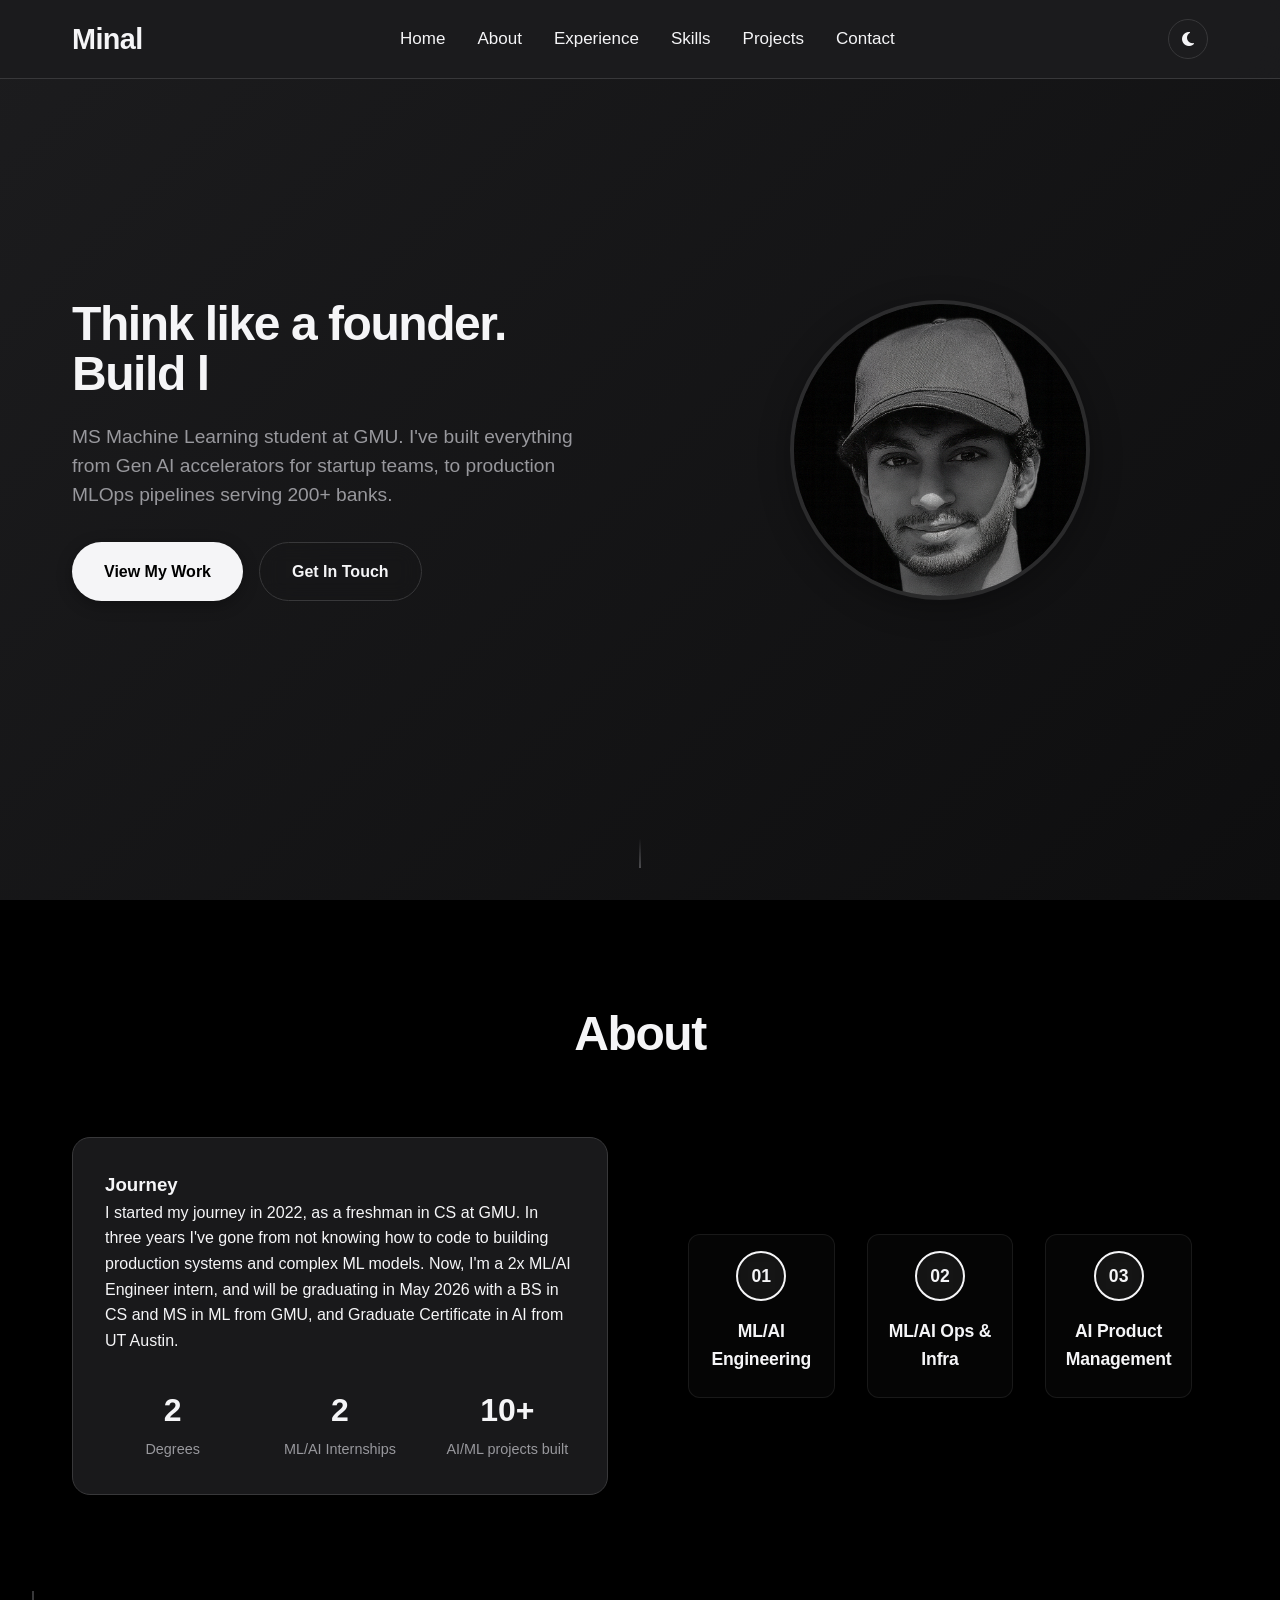
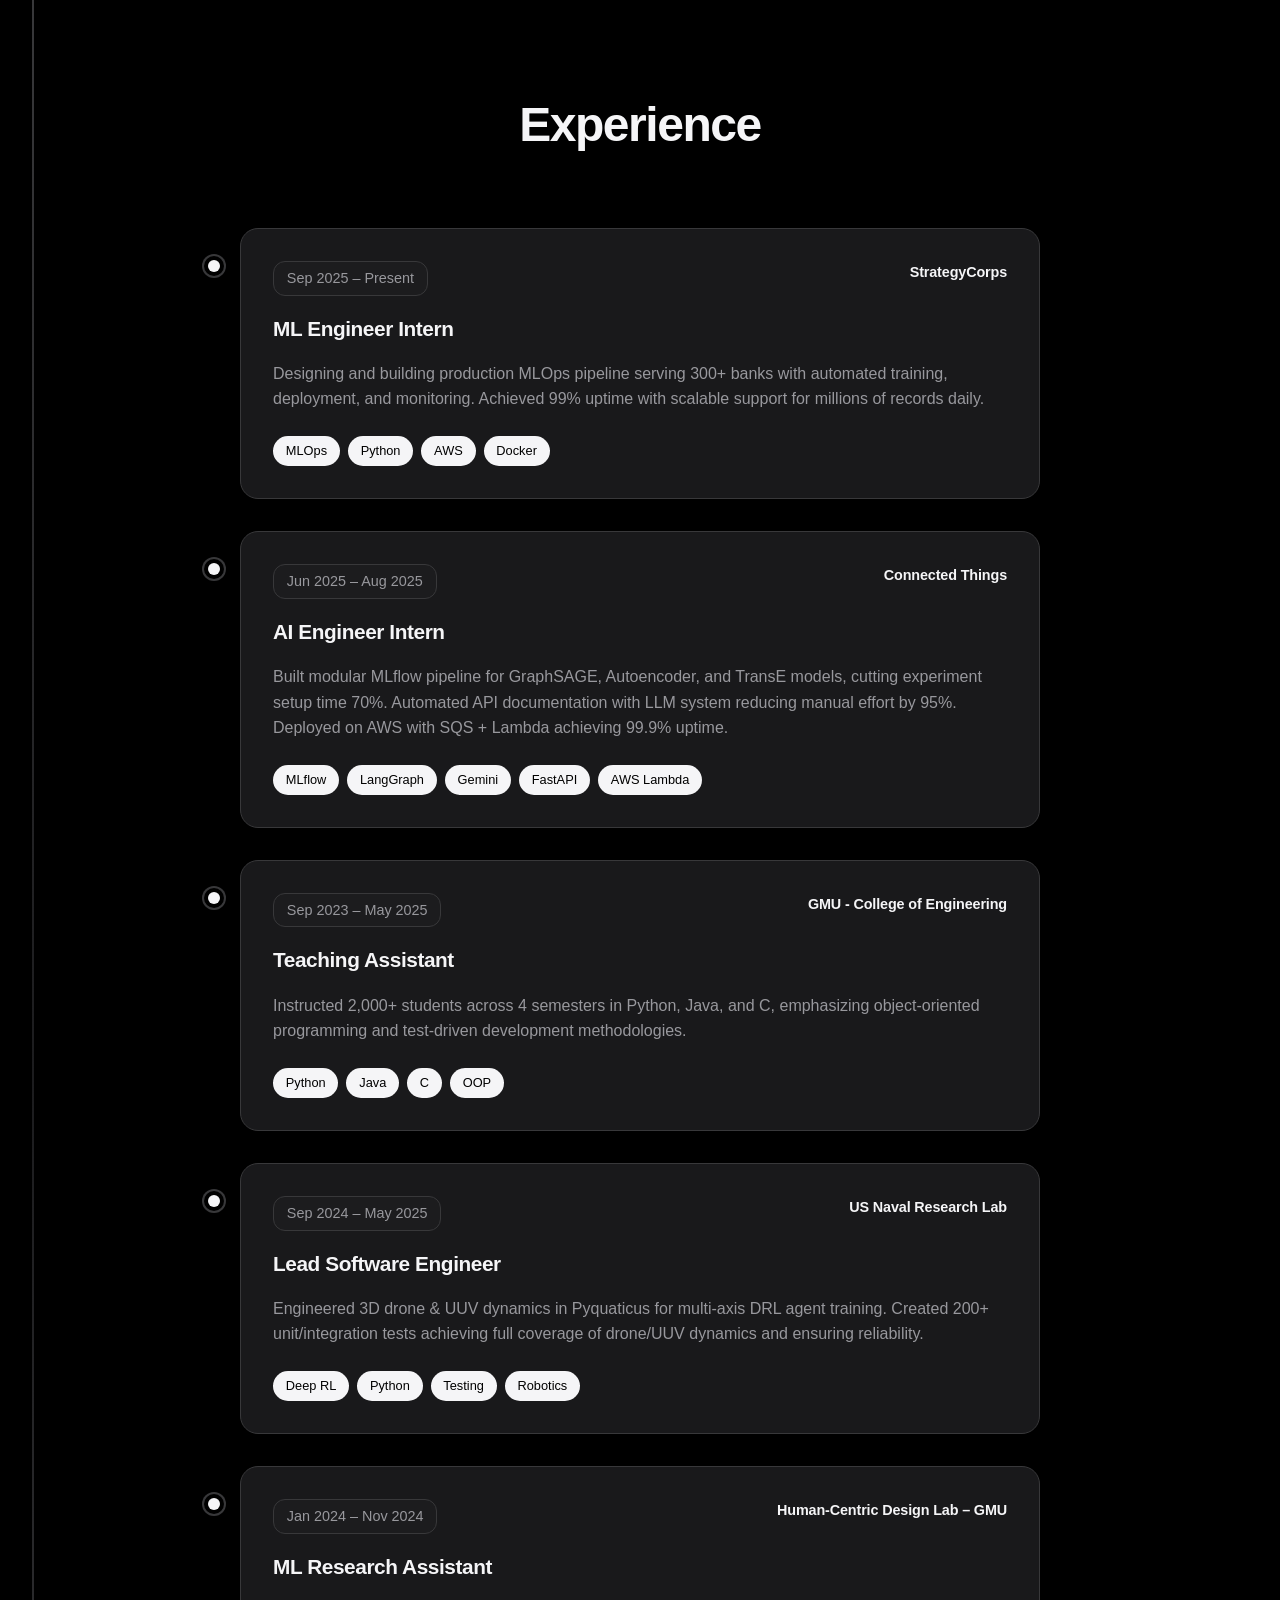
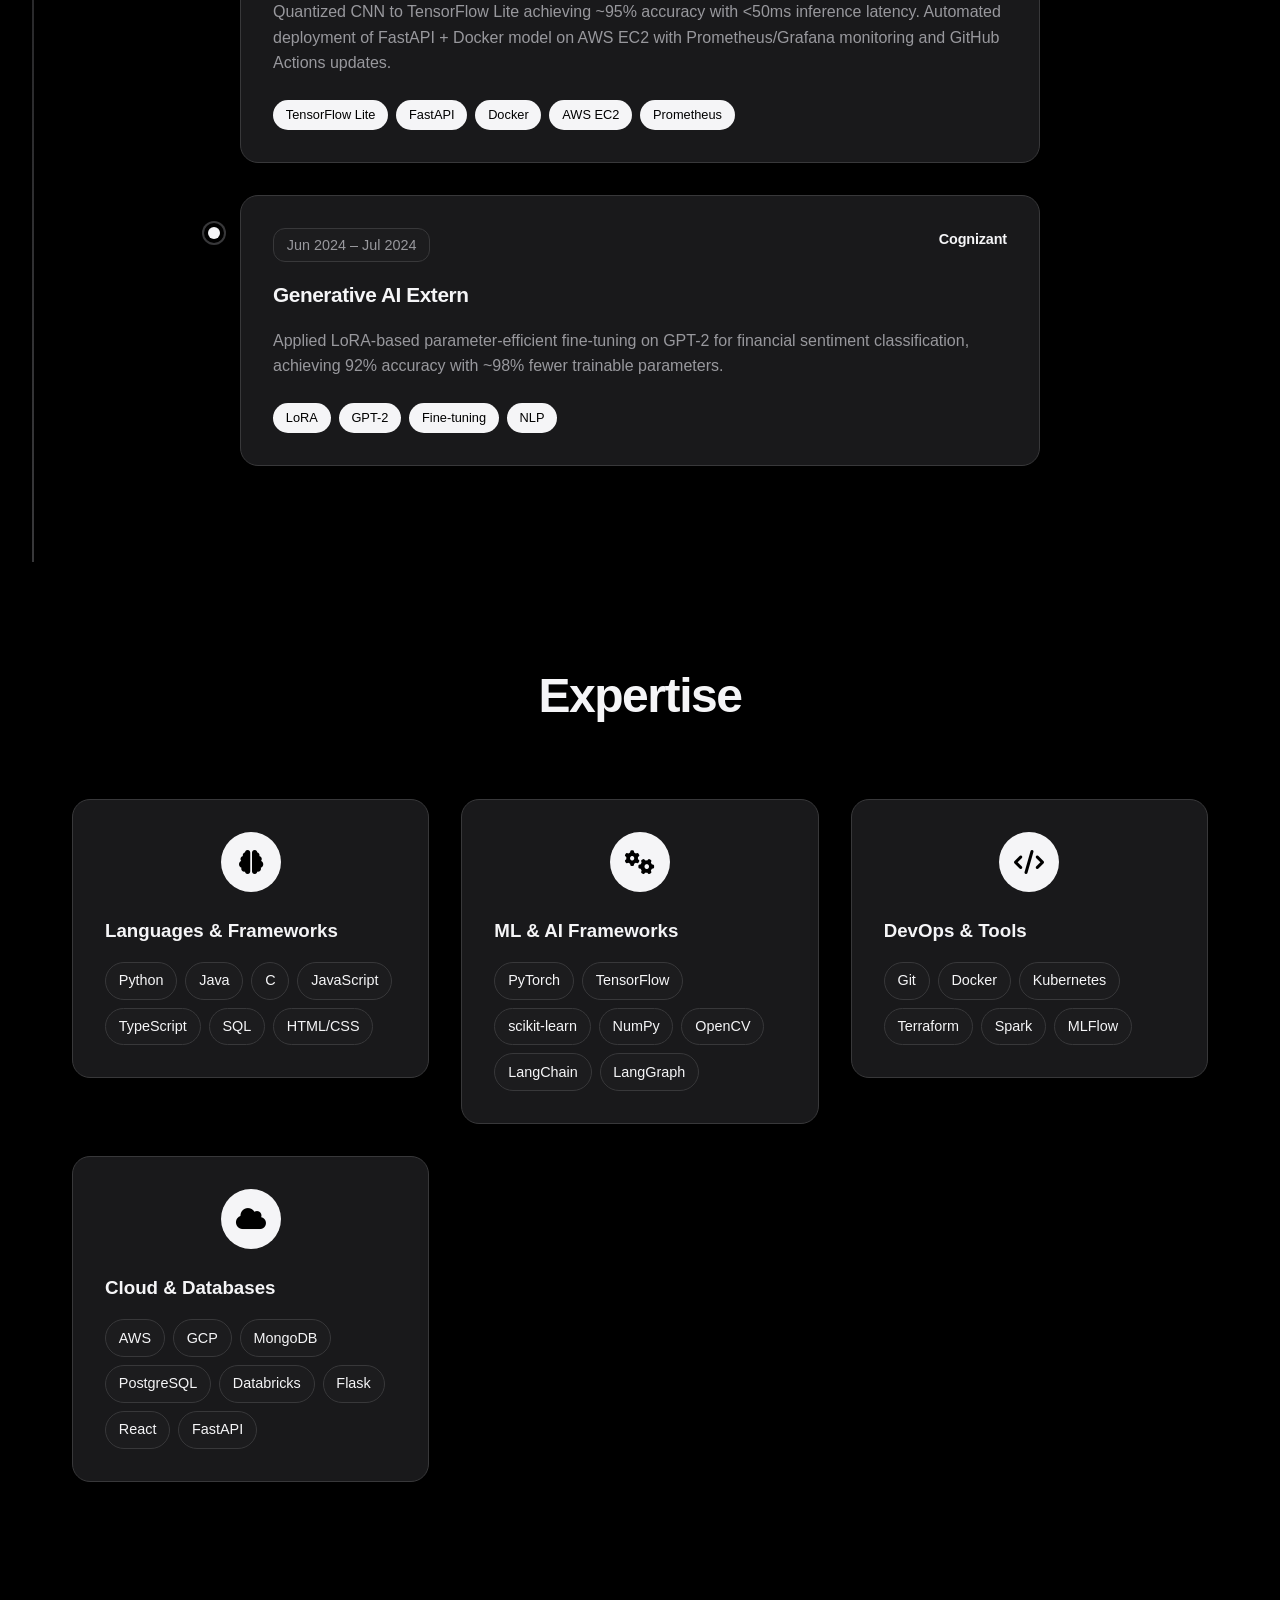
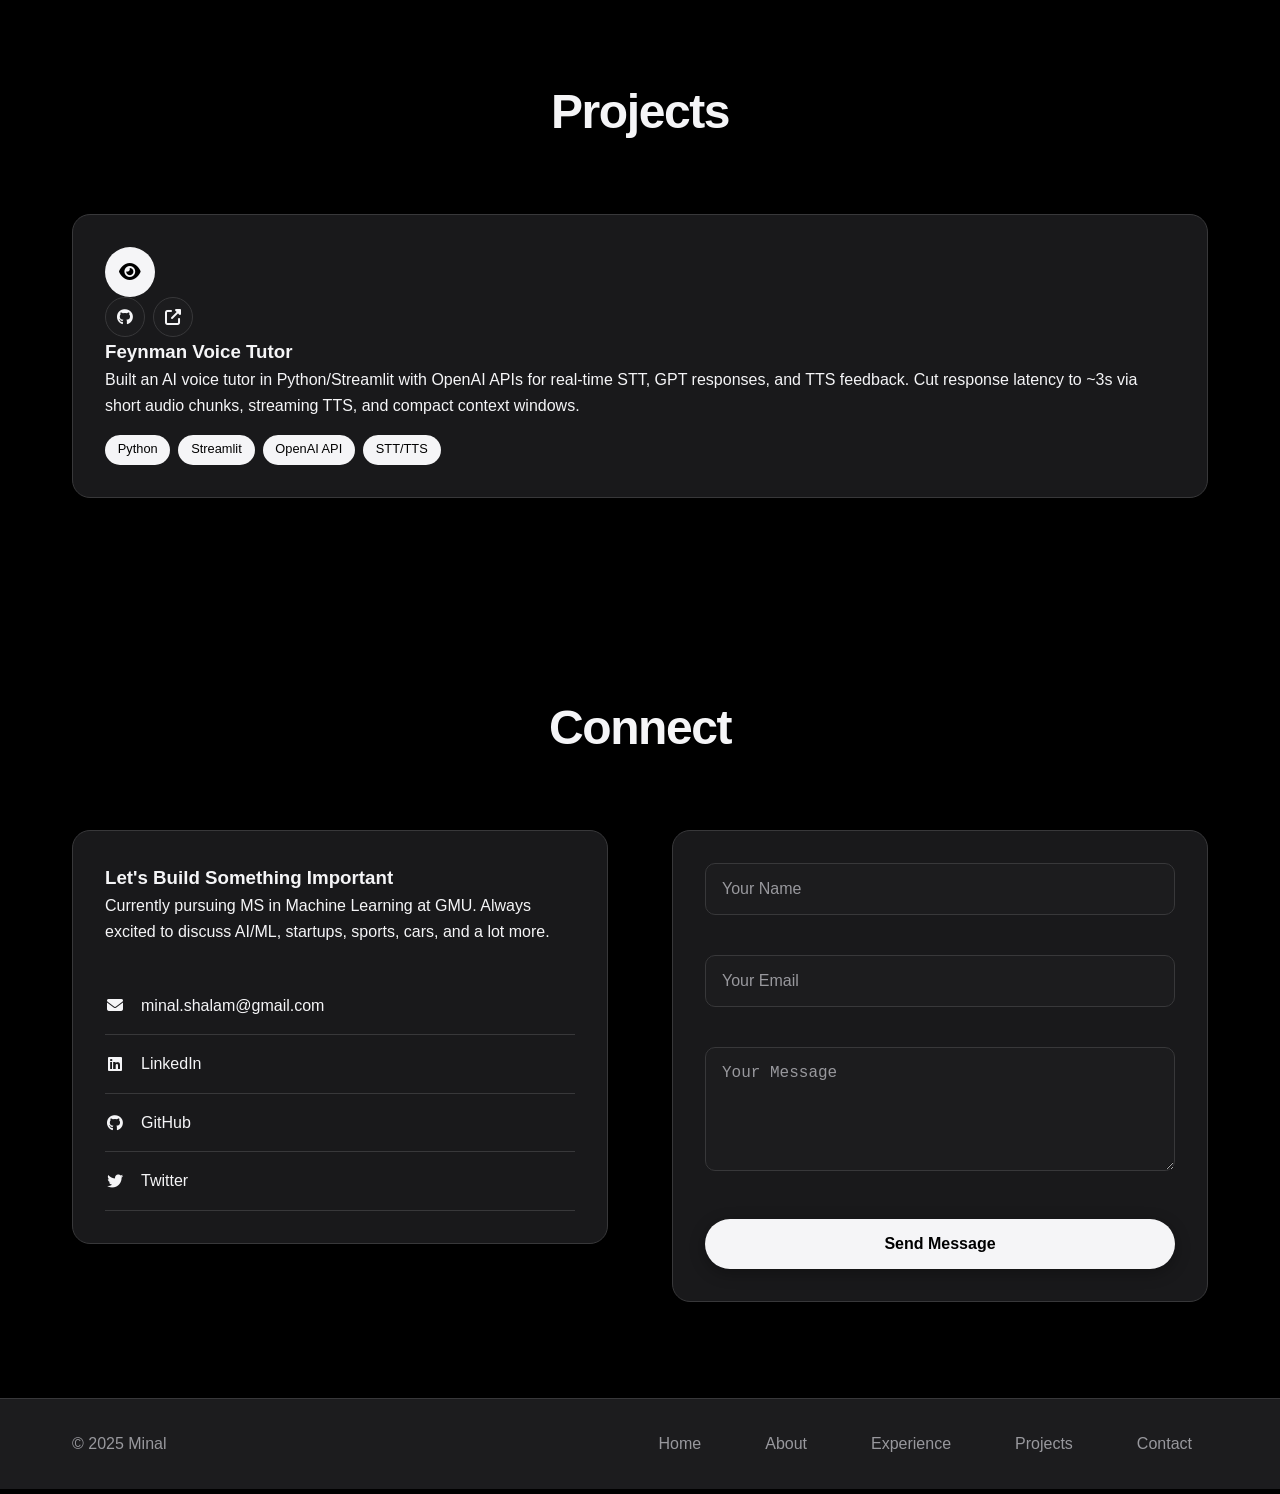
==== index.html @ 6c9c79eb "dark mode default" ====
<!DOCTYPE html>
<html lang="en" data-theme="dark">
<head>
    <meta charset="UTF-8">
    <meta name="viewport" content="width=device-width, initial-scale=1.0">
    <title>Minal | AI/ML Engineer</title>
    <link rel="stylesheet" href="styles.css">
    <link href="https://fonts.googleapis.com/css2?family=Inter:wght@300;400;500;600;700&display=swap" rel="stylesheet">
    <link rel="stylesheet" href="https://cdnjs.cloudflare.com/ajax/libs/font-awesome/6.4.0/css/all.min.css">
</head>
<body>
    <!-- Background Elements -->
    <div class="background">
        <div class="gradient-orb orb-1"></div>
        <div class="gradient-orb orb-2"></div>
        <div class="gradient-orb orb-3"></div>
        <div class="floating-particles"></div>
    </div>

    <!-- Navigation -->
    <nav class="navbar">
        <div class="nav-container">
            <div class="nav-logo">
                <span class="logo-text">Minal</span>
            </div>
            <div class="nav-menu" id="nav-menu">
                <a href="#home" class="nav-link">Home</a>
                <a href="#about" class="nav-link">About</a>
                <a href="#experience" class="nav-link">Experience</a>
                <a href="#skills" class="nav-link">Skills</a>
                <a href="#projects" class="nav-link">Projects</a>
                <a href="#contact" class="nav-link">Contact</a>
            </div>
            <div class="theme-toggle" id="theme-toggle">
                <i class="fas fa-moon" id="theme-icon"></i>
            </div>
            <div class="nav-toggle" id="nav-toggle">
                <span class="bar"></span>
                <span class="bar"></span>
                <span class="bar"></span>
            </div>
        </div>
    </nav>

    <!-- Hero Section -->
    <section id="home" class="hero">
        <div class="hero-container">
            <div class="hero-content">
                <div class="hero-text">
                    <h1 class="hero-title">
                        <span class="title-line">Think like a founder.</span>
                        <span class="title-line">Build like an engineer.</span>
                    </h1>
                    <p class="hero-description">
                        MS Machine Learning student at GMU. I've built everything from Gen AI accelerators for startup teams, to production MLOps pipelines serving 200+ banks. 
                    </p>
                    <div class="hero-buttons">
                        <a href="#projects" class="btn btn-primary">
                            View My Work
                        </a>
                        <a href="#contact" class="btn btn-secondary">
                            Get In Touch
                        </a>
                    </div>
                </div>
                <div class="hero-visual">
                    <div class="hero-image">
                        <img src="portrait_bw2.png" alt="Minal - AI/ML Engineer" class="portrait-image">
                    </div>
                </div>
            </div>
            <div class="scroll-indicator">
                <div class="scroll-arrow"></div>
            </div>
        </div>
    </section>

    <!-- About Section -->
    <section id="about" class="about">
        <div class="container">
            <div class="section-header">
                <h2 class="section-title">About</h2>
                <!-- <p class="section-subtitle">Blending engineering discipline with startup speed</p> -->
            </div>
            <div class="about-content">
                <div class="about-text">
                    <div class="glass-card">
                        <h3>Journey</h3>
                        <p>
                            I started my journey in 2022, as a freshman in CS at GMU. 
                            In three years I've gone from not knowing how to code to building production systems and complex ML models.
                            Now, I'm a 2x ML/AI Engineer intern, and will be graduating in May 2026 with a BS in CS and MS in ML from GMU, and Graduate Certificate in AI from UT Austin.
                            
                        </p>
                        <div class="stats">
                            <div class="stat">
                                <span class="stat-number">2</span>
                                <span class="stat-label">Degrees</span>
                            </div>
                            <div class="stat">
                                <span class="stat-number">2</span>
                                <span class="stat-label">ML/AI Internships</span>
                            </div>
                            <div class="stat">
                                <span class="stat-number">10+</span>
                                <span class="stat-label">AI/ML projects built</span>
                            </div>
                        </div>
                    </div>
                </div>
                <div class="about-visual">
                    <div class="philosophy-visual">
                        <div class="principle">
                            <div class="principle-icon">
                                <div class="icon-circle">
                                    <span>01</span>
                                </div>
                            </div>
                            <h4>ML/AI Engineering</h4>
                            <!-- <p>Complex problems deserve elegant solutions</p> -->
                        </div>
                        <div class="principle">
                            <div class="principle-icon">
                                <div class="icon-circle">
                                    <span>02</span>
                                </div>
                            </div>
                            <h4>ML/AI Ops & Infra</h4>
                            <!-- <p>Push boundaries with purposeful creativity</p> -->
                        </div>
                        <div class="principle">
                            <div class="principle-icon">
                                <div class="icon-circle">
                                    <span>03</span>
                                </div>
                            </div>
                            <h4>AI Product Management</h4>
                            <!-- <p>Build technology that truly matters</p> -->
                        </div>
                    </div>
                </div>
            </div>
        </div>
    </section>

    <!-- Experience Section -->
    <section id="experience" class="experience">
        <div class="container">
            <div class="section-header">
                <h2 class="section-title">Experience</h2>
                <!-- <p class="section-subtitle">Building the future, one system at a time</p> -->
            </div>
            <div class="experience-timeline">
                <div class="experience-item">
                    <div class="glass-card">
                        <div class="experience-header">
                            <div class="experience-period">Sep 2025 – Present</div>
                            <div class="experience-company">StrategyCorps</div>
                        </div>
                        <h3>ML Engineer Intern</h3>
                        <p>Designing and building production MLOps pipeline serving 300+ banks with automated training, deployment, and monitoring. Achieved 99% uptime with scalable support for millions of records daily.</p>
                        <div class="experience-tech">
                            <span class="tech-tag">MLOps</span>
                            <span class="tech-tag">Python</span>
                            <span class="tech-tag">AWS</span>
                            <span class="tech-tag">Docker</span>
                        </div>
                    </div>
                </div>
                
                <div class="experience-item">
                    <div class="glass-card">
                        <div class="experience-header">
                            <div class="experience-period">Jun 2025 – Aug 2025</div>
                            <div class="experience-company">Connected Things</div>
                        </div>
                        <h3>AI Engineer Intern</h3>
                        <p>Built modular MLflow pipeline for GraphSAGE, Autoencoder, and TransE models, cutting experiment setup time 70%. Automated API documentation with LLM system reducing manual effort by 95%. Deployed on AWS with SQS + Lambda achieving 99.9% uptime.</p>
                        <div class="experience-tech">
                            <span class="tech-tag">MLflow</span>
                            <span class="tech-tag">LangGraph</span>
                            <span class="tech-tag">Gemini</span>
                            <span class="tech-tag">FastAPI</span>
                            <span class="tech-tag">AWS Lambda</span>
                        </div>
                    </div>
                </div>
                
                <div class="experience-item">
                    <div class="glass-card">
                        <div class="experience-header">
                            <div class="experience-period">Sep 2023 – May 2025</div>
                            <div class="experience-company">GMU - College of Engineering</div>
                        </div>
                        <h3>Teaching Assistant</h3>
                        <p>Instructed 2,000+ students across 4 semesters in Python, Java, and C, emphasizing object-oriented programming and test-driven development methodologies.</p>
                        <div class="experience-tech">
                            <span class="tech-tag">Python</span>
                            <span class="tech-tag">Java</span>
                            <span class="tech-tag">C</span>
                            <span class="tech-tag">OOP</span>
                        </div>
                    </div>
                </div>
                
                <div class="experience-item">
                    <div class="glass-card">
                        <div class="experience-header">
                            <div class="experience-period">Sep 2024 – May 2025</div>
                            <div class="experience-company">US Naval Research Lab</div>
                        </div>
                        <h3>Lead Software Engineer</h3>
                        <p>Engineered 3D drone & UUV dynamics in Pyquaticus for multi-axis DRL agent training. Created 200+ unit/integration tests achieving full coverage of drone/UUV dynamics and ensuring reliability.</p>
                        <div class="experience-tech">
                            <span class="tech-tag">Deep RL</span>
                            <span class="tech-tag">Python</span>
                            <span class="tech-tag">Testing</span>
                            <span class="tech-tag">Robotics</span>
                        </div>
                    </div>
                </div>
                
                <div class="experience-item">
                    <div class="glass-card">
                        <div class="experience-header">
                            <div class="experience-period">Jan 2024 – Nov 2024</div>
                            <div class="experience-company">Human-Centric Design Lab – GMU</div>
                        </div>
                        <h3>ML Research Assistant</h3>
                        <p>Quantized CNN to TensorFlow Lite achieving ~95% accuracy with <50ms inference latency. Automated deployment of FastAPI + Docker model on AWS EC2 with Prometheus/Grafana monitoring and GitHub Actions updates.</p>
                        <div class="experience-tech">
                            <span class="tech-tag">TensorFlow Lite</span>
                            <span class="tech-tag">FastAPI</span>
                            <span class="tech-tag">Docker</span>
                            <span class="tech-tag">AWS EC2</span>
                            <span class="tech-tag">Prometheus</span>
                        </div>
                    </div>
                </div>
                
                <div class="experience-item">
                    <div class="glass-card">
                        <div class="experience-header">
                            <div class="experience-period">Jun 2024 – Jul 2024</div>
                            <div class="experience-company">Cognizant</div>
                        </div>
                        <h3>Generative AI Extern</h3>
                        <p>Applied LoRA-based parameter-efficient fine-tuning on GPT-2 for financial sentiment classification, achieving 92% accuracy with ~98% fewer trainable parameters.</p>
                        <div class="experience-tech">
                            <span class="tech-tag">LoRA</span>
                            <span class="tech-tag">GPT-2</span>
                            <span class="tech-tag">Fine-tuning</span>
                            <span class="tech-tag">NLP</span>
                        </div>
                    </div>
                </div>
            </div>
        </div>
    </section>

    <!-- Skills Section -->
    <section id="skills" class="skills">
        <div class="container">
            <div class="section-header">
                <h2 class="section-title">Expertise</h2>
                <!-- <p class="section-subtitle">Mastery through focus</p> -->
            </div>
            <div class="skills-grid">
                <div class="skill-category">
                    <div class="glass-card">
                        <div class="skill-icon">
                            <i class="fas fa-brain"></i>
                        </div>
                        <h3>Languages & Frameworks</h3>
                        <div class="skill-list">
                            <span class="skill-tag">Python</span>
                            <span class="skill-tag">Java</span>
                            <span class="skill-tag">C</span>
                            <span class="skill-tag">JavaScript</span>
                            <span class="skill-tag">TypeScript</span>
                            <span class="skill-tag">SQL</span>
                            <span class="skill-tag">HTML/CSS</span>
                        </div>
                    </div>
                </div>
                <div class="skill-category">
                    <div class="glass-card">
                        <div class="skill-icon">
                            <i class="fas fa-cogs"></i>
                        </div>
                        <h3>ML & AI Frameworks</h3>
                        <div class="skill-list">
                            <span class="skill-tag">PyTorch</span>
                            <span class="skill-tag">TensorFlow</span>
                            <span class="skill-tag">scikit-learn</span>
                            <span class="skill-tag">NumPy</span>
                            <span class="skill-tag">OpenCV</span>
                            <span class="skill-tag">LangChain</span>
                            <span class="skill-tag">LangGraph</span>
                        </div>
                    </div>
                </div>
                <div class="skill-category">
                    <div class="glass-card">
                        <div class="skill-icon">
                            <i class="fas fa-code"></i>
                        </div>
                        <h3>DevOps & Tools</h3>
                        <div class="skill-list">
                            <span class="skill-tag">Git</span>
                            <span class="skill-tag">Docker</span>
                            <span class="skill-tag">Kubernetes</span>
                            <span class="skill-tag">Terraform</span>
                            <span class="skill-tag">Spark</span>
                            <span class="skill-tag">MLFlow</span>
                        </div>
                    </div>
                </div>
                <div class="skill-category">
                    <div class="glass-card">
                        <div class="skill-icon">
                            <i class="fas fa-cloud"></i>
                        </div>
                        <h3>Cloud & Databases</h3>
                        <div class="skill-list">
                            <span class="skill-tag">AWS</span>
                            <span class="skill-tag">GCP</span>
                            <span class="skill-tag">MongoDB</span>
                            <span class="skill-tag">PostgreSQL</span>
                            <span class="skill-tag">Databricks</span>
                            <span class="skill-tag">Flask</span>
                            <span class="skill-tag">React</span>
                            <span class="skill-tag">FastAPI</span>
                        </div>
                    </div>
                </div>
            </div>
        </div>
    </section>

    <!-- Projects Section -->
    <section id="projects" class="projects">
        <div class="container">
            <div class="section-header">
                <h2 class="section-title">Projects</h2>
                <!-- <p class="section-subtitle">Ideas made real</p> -->
            </div>
            <div class="projects-grid">
                <div class="project-card">
                    <div class="glass-card">
                        <div class="project-header">
                            <div class="project-icon">
                                <i class="fas fa-eye"></i>
                            </div>
                            <div class="project-links">
                                <a href="#" class="project-link"><i class="fab fa-github"></i></a>
                                <a href="#" class="project-link"><i class="fas fa-external-link-alt"></i></a>
                            </div>
                        </div>
                        <h3>Feynman Voice Tutor</h3>
                        <p>Built an AI voice tutor in Python/Streamlit with OpenAI APIs for real-time STT, GPT responses, and TTS feedback. Cut response latency to ~3s via short audio chunks, streaming TTS, and compact context windows.</p>
                        <div class="project-tech">
                            <span class="tech-tag">Python</span>
                            <span class="tech-tag">Streamlit</span>
                            <span class="tech-tag">OpenAI API</span>
                            <span class="tech-tag">STT/TTS</span>
                        </div>
                    </div>
                </div>
            </div>
        </div>
    </section>

    <!-- Contact Section -->
    <section id="contact" class="contact">
        <div class="container">
            <div class="section-header">
                <h2 class="section-title">Connect</h2>
                <!-- <p class="section-subtitle">Let's build something important</p> -->
            </div>
            <div class="contact-content">
                <div class="contact-info">
                    <div class="glass-card">
                        <h3>Let's Build Something Important</h3>
                        <p>Currently pursuing MS in Machine Learning at GMU. Always excited to discuss AI/ML, startups, sports, cars, and a lot more.</p>
                        <div class="contact-methods">
                            <a href="mailto:minal.shalam@gmail.com" class="contact-method">
                                <i class="fas fa-envelope"></i>
                                <span>minal.shalam@gmail.com</span>
                            </a>
                            <a href="https://linkedin.com/in/minal12" class="contact-method">
                                <i class="fab fa-linkedin"></i>
                                <span>LinkedIn</span>
                            </a>
                            <a href="https://github.com/Minal-Arunashalam" class="contact-method">
                                <i class="fab fa-github"></i>
                                <span>GitHub</span>
                            </a>
                            <a href="https://twitter.com/minal" class="contact-method">
                                <i class="fab fa-twitter"></i>
                                <span>Twitter</span>
                            </a>
                        </div>
                    </div>
                </div>
                <div class="contact-form">
                    <div class="glass-card">
                        <form action="https://formspree.io/f/xrbyywqd" method="POST" class="form" id="contact-form">
                            <div class="form-group">
                                <input type="text" name="name" class="form-input" placeholder="Your Name" required>
                            </div>
                            <div class="form-group">
                                <input type="email" name="_replyto" class="form-input" placeholder="Your Email" required>
                            </div>
                            <div class="form-group">
                                <textarea name="message" class="form-input" rows="5" placeholder="Your Message" required></textarea>
                            </div>
                            <input type="hidden" name="_subject" value="New contact from your website" />
                            <button type="submit" class="btn btn-primary btn-full">Send Message</button>
                        </form>
                    </div>
                </div>
            </div>
        </div>
    </section>

    <!-- Footer -->
    <footer class="footer">
        <div class="container">
            <div class="footer-content">
                <p>&copy; 2025 Minal</p>
                <div class="footer-links">
                    <a href="#home">Home</a>
                    <a href="#about">About</a>
                    <a href="#experience">Experience</a>
                    <a href="#projects">Projects</a>
                    <a href="#contact">Contact</a>
                </div>
            </div>
        </div>
    </footer>

    <script src="script.js"></script>
</body>
</html>
---- styles.css ----
/* CSS Variables for Theme */
:root {
    /* Light Mode Colors */
    --bg-primary: #ffffff;
    --bg-secondary: #f5f5f7;
    --bg-glass: rgba(255, 255, 255, 0.9);
    --text-primary: #1d1d1f;
    --text-secondary: #86868b;
    --border-color: #e5e5e7;
    --shadow-light: rgba(0, 0, 0, 0.1);
    --shadow-medium: rgba(0, 0, 0, 0.15);
    --accent-color: #1d1d1f;
    --nav-bg: rgba(255, 255, 255, 0.8);
    --card-bg: rgba(255, 255, 255, 0.9);
    --gradient-start: rgba(255, 255, 255, 0.1);
    --gradient-end: rgba(255, 255, 255, 0.05);
}

[data-theme="dark"] {
    /* Dark Mode Colors */
    --bg-primary: #000000;
    --bg-secondary: #1c1c1e;
    --bg-glass: rgba(28, 28, 30, 0.9);
    --text-primary: #f5f5f7;
    --text-secondary: #98989d;
    --border-color: #38383a;
    --shadow-light: rgba(0, 0, 0, 0.3);
    --shadow-medium: rgba(0, 0, 0, 0.5);
    --accent-color: #f5f5f7;
    --nav-bg: rgba(28, 28, 30, 0.95);
    --card-bg: rgba(28, 28, 30, 0.9);
    --gradient-start: rgba(28, 28, 30, 0.1);
    --gradient-end: rgba(28, 28, 30, 0.05);
}

/* Global Styles */
* {
    margin: 0;
    padding: 0;
    box-sizing: border-box;
}

body {
    font-family: -apple-system, BlinkMacSystemFont, 'SF Pro Display', 'Segoe UI', Roboto, sans-serif;
    line-height: 1.6;
    color: var(--text-primary);
    background: var(--bg-primary);
    overflow-x: hidden;
    transition: background-color 0.3s cubic-bezier(0.25, 0.46, 0.45, 0.94), 
                color 0.3s cubic-bezier(0.25, 0.46, 0.45, 0.94);
}

body::before {
    content: '';
    position: fixed;
    top: 0;
    left: 0;
    width: 100%;
    height: 100%;
    z-index: -1;
    background: linear-gradient(135deg, var(--bg-secondary) 0%, var(--bg-primary) 50%, var(--bg-secondary) 100%);
    background-size: 400% 400%;
    animation: gradientShift 20s ease infinite;
}

@keyframes gradientShift {
    0% { background-position: 0% 50%; }
    50% { background-position: 100% 50%; }
    100% { background-position: 0% 50%; }
}

.gradient-orb {
    position: absolute;
    border-radius: 50%;
    filter: blur(40px);
    opacity: 0.7;
    animation: float 20s ease-in-out infinite;
}

/* Hide orbs in dark mode to prevent whitish circles */
[data-theme="dark"] .orb-1,
[data-theme="dark"] .orb-2,
[data-theme="dark"] .orb-3 {
    display: none;
}

.orb-1 {
    width: 300px;
    height: 300px;
    background: linear-gradient(45deg, var(--bg-secondary), var(--border-color));
    top: 10%;
    left: 10%;
    animation-delay: 0s;
}

.orb-2 {
    width: 200px;
    height: 200px;
    background: linear-gradient(45deg, var(--bg-secondary), var(--border-color));
    top: 60%;
    right: 10%;
    animation-delay: 7s;
}

.orb-3 {
    width: 250px;
    height: 250px;
    background: linear-gradient(45deg, var(--border-color), var(--bg-secondary));
    bottom: 10%;
    left: 50%;
    animation-delay: 14s;
}

@keyframes float {
    0%, 100% { transform: translateY(0px) rotate(0deg); }
    33% { transform: translateY(-30px) rotate(120deg); }
    66% { transform: translateY(20px) rotate(240deg); }
}

/* Glassmorphism Card Effect */
.glass-card {
    background: var(--card-bg);
    backdrop-filter: blur(20px);
    border-radius: 18px;
    border: 1px solid var(--border-color);
    padding: 2rem;
    box-shadow: 0 4px 24px var(--shadow-light);
    transition: all 0.3s cubic-bezier(0.25, 0.46, 0.45, 0.94);
}

.glass-card:hover {
    transform: translateY(-2px);
    box-shadow: 0 8px 32px var(--shadow-medium);
    border-color: var(--border-color);
}

/* Navigation */
.navbar {
    position: fixed;
    top: 0;
    width: 100%;
    z-index: 1000;
    padding: 1rem 0;
    background: var(--nav-bg);
    backdrop-filter: blur(20px);
    border-bottom: 1px solid var(--border-color);
    transition: all 0.3s cubic-bezier(0.25, 0.46, 0.45, 0.94);
}

/* Ensure dark mode navbar */
[data-theme="dark"] .navbar {
    background: rgba(28, 28, 30, 0.95) !important;
    border-bottom: 1px solid #38383a !important;
}

.nav-container {
    max-width: 1200px;
    margin: 0 auto;
    padding: 0 2rem;
    display: flex;
    justify-content: space-between;
    align-items: center;
}

/* Theme Toggle */
.theme-toggle {
    width: 40px;
    height: 40px;
    border-radius: 50%;
    background: var(--bg-secondary);
    border: 1px solid var(--border-color);
    display: flex;
    align-items: center;
    justify-content: center;
    cursor: pointer;
    transition: all 0.3s cubic-bezier(0.25, 0.46, 0.45, 0.94);
    margin-left: 1rem;
}

.theme-toggle:hover {
    background: var(--accent-color);
    transform: scale(1.05);
}

.theme-toggle:hover #theme-icon {
    color: var(--bg-primary);
}

#theme-icon {
    font-size: 1rem;
    color: var(--text-primary);
    transition: all 0.3s cubic-bezier(0.25, 0.46, 0.45, 0.94);
}

.nav-logo .logo-text {
    font-size: 1.8rem;
    font-weight: 600;
    color: var(--text-primary);
    letter-spacing: -0.02em;
}

.nav-menu {
    display: flex;
    gap: 2rem;
}

.nav-link {
    color: var(--text-primary);
    text-decoration: none;
    font-weight: 400;
    transition: all 0.3s cubic-bezier(0.25, 0.46, 0.45, 0.94);
    position: relative;
    font-size: 17px;
}

.nav-link::after {
    content: '';
    position: absolute;
    bottom: -5px;
    left: 0;
    width: 0;
    height: 2px;
    background: var(--text-primary);
    transition: width 0.3s cubic-bezier(0.25, 0.46, 0.45, 0.94);
}

.nav-link:hover::after {
    width: 100%;
}

.nav-toggle {
    display: none;
    flex-direction: column;
    cursor: pointer;
}

.bar {
    width: 25px;
    height: 2px;
    background: var(--text-primary);
    margin: 4px 0;
    transition: 0.3s cubic-bezier(0.25, 0.46, 0.45, 0.94);
    border-radius: 1px;
}

/* Container */
.container {
    max-width: 1200px;
    margin: 0 auto;
    padding: 0 2rem;
}

/* Hero Section */
.hero {
    min-height: 100vh;
    display: flex;
    align-items: center;
    position: relative;
}

.hero-container {
    width: 100%;
    max-width: 1200px;
    margin: 0 auto;
    padding: 0 2rem;
}

.hero-content {
    display: grid;
    grid-template-columns: 1fr 1fr;
    gap: 4rem;
    align-items: center;
}

.hero-title {
    font-size: 3rem;
    font-weight: 600;
    line-height: 1.05;
    margin-bottom: 1.5rem;
    letter-spacing: -0.03em;
}

.title-line {
    display: block;
    color: var(--text-primary);
}

@keyframes titleGlow {
    0% { filter: brightness(1); }
    100% { filter: brightness(1.2); }
}

.hero-description {
    font-size: 1.2rem;
    color: var(--text-secondary);
    margin-bottom: 2rem;
    line-height: 1.5;
    font-weight: 400;
}

.hero-buttons {
    display: flex;
    gap: 1rem;
    flex-wrap: wrap;
}

.btn {
    display: inline-flex;
    align-items: center;
    gap: 0.5rem;
    padding: 1rem 2rem;
    border-radius: 50px;
    text-decoration: none;
    font-weight: 600;
    transition: all 0.3s ease;
    border: none;
    cursor: pointer;
    font-size: 1rem;
}

.btn-primary {
    background: var(--accent-color);
    color: var(--bg-primary);
    box-shadow: 0 4px 16px var(--shadow-light);
}

.btn-primary:hover {
    transform: translateY(-1px);
    box-shadow: 0 6px 20px var(--shadow-medium);
    opacity: 0.9;
}

.btn-secondary {
    background: transparent;
    color: var(--text-primary);
    border: 1px solid var(--border-color);
    backdrop-filter: blur(10px);
}

.btn-secondary:hover {
    background: var(--bg-secondary);
    transform: translateY(-1px);
    border-color: var(--text-secondary);
}

.btn-full {
    width: 100%;
    justify-content: center;
}


.scroll-indicator {
    position: absolute;
    bottom: 2rem;
    left: 50%;
    transform: translateX(-50%);
}

.scroll-arrow {
    width: 1px;
    height: 30px;
    background: linear-gradient(to bottom, transparent, #86868b);
    animation: scrollBounce 2s ease-in-out infinite;
}

@keyframes scrollBounce {
    0%, 100% { transform: translateY(0); }
    50% { transform: translateY(10px); }
}

/* Hero Image */
.hero-image {
    display: flex;
    justify-content: center;
    align-items: center;
    height: 100%;
}

.portrait-image {
    width: 300px;
    height: 300px;
    border-radius: 50%;
    object-fit: cover;
    border: 4px solid rgba(255, 255, 255, 0.1);
    box-shadow: 0 8px 32px rgba(0, 0, 0, 0.3);
    transition: all 0.3s ease;
}

.portrait-image:hover {
    transform: scale(1.05);
    box-shadow: 0 12px 40px rgba(0, 0, 0, 0.4);
}

/* Sections */
section {
    padding: 6rem 0;
    position: relative;
}

.section-header {
    text-align: center;
    margin-bottom: 4rem;
}

.section-title {
    font-size: 3rem;
    font-weight: 600;
    margin-bottom: 1rem;
    color: var(--text-primary);
    letter-spacing: -0.03em;
}

.section-subtitle {
    font-size: 1.2rem;
    color: var(--text-secondary);
    font-weight: 400;
}

/* About Section */
.about-content {
    display: grid;
    grid-template-columns: 1fr 1fr;
    gap: 4rem;
    align-items: center;
}

.stats {
    display: grid;
    grid-template-columns: repeat(3, 1fr);
    gap: 2rem;
    margin-top: 2rem;
}

.stat {
    text-align: center;
}

.stat-number {
    display: block;
    font-size: 2rem;
    font-weight: 600;
    color: var(--text-primary);
}

.stat-label {
    font-size: 0.9rem;
    color: var(--text-secondary);
    font-weight: 400;
}

/* Philosophy Visual */
.philosophy-visual {
    display: grid;
    grid-template-columns: repeat(3, 1fr);
    gap: 2rem;
    max-width: 900px;
    margin: 0 auto;
    padding: 1rem;
}

.principle {
    text-align: center;
    opacity: 0;
    transform: translateY(20px);
    animation: fadeInUp 0.8s ease-out forwards;
    padding: 1rem;
    border-radius: 12px;
    background: rgba(255, 255, 255, 0.02);
    backdrop-filter: blur(8px);
    border: 1px solid rgba(255, 255, 255, 0.08);
    transition: all 0.3s cubic-bezier(0.25, 0.46, 0.45, 0.94);
    position: relative;
    overflow: hidden;
}

.principle::before {
    content: '';
    position: absolute;
    top: 0;
    left: 0;
    right: 0;
    height: 2px;
    background: linear-gradient(90deg, var(--accent-color), var(--secondary-color));
    transform: scaleX(0);
    transition: transform 0.3s ease;
}

.principle:hover {
    transform: translateY(-5px);
    background: rgba(255, 255, 255, 0.05);
    border-color: rgba(255, 255, 255, 0.2);
}

.principle:hover::before {
    transform: scaleX(1);
}

.principle:nth-child(1) { animation-delay: 0.2s; }
.principle:nth-child(2) { animation-delay: 0.4s; }
.principle:nth-child(3) { animation-delay: 0.6s; }

.principle-icon {
    margin-bottom: 1rem;
}

.icon-circle {
    width: 50px;
    height: 50px;
    border: 2px solid var(--accent-color);
    border-radius: 50%;
    display: flex;
    align-items: center;
    justify-content: center;
    margin: 0 auto;
    transition: all 0.3s cubic-bezier(0.25, 0.46, 0.45, 0.94);
    position: relative;
    overflow: hidden;
    background: rgba(255, 255, 255, 0.05);
    backdrop-filter: blur(10px);
    font-size: 0.9rem;
    font-weight: 600;
    color: var(--text-primary);
}

.icon-circle::before {
    content: '';
    position: absolute;
    top: 0;
    left: -100%;
    width: 100%;
    height: 100%;
    background: var(--accent-color);
    transition: left 0.3s cubic-bezier(0.25, 0.46, 0.45, 0.94);
    z-index: 1;
}

.principle:hover .icon-circle::before {
    left: 0;
}

.icon-circle span {
    font-size: 1.1rem;
    font-weight: 600;
    color: var(--accent-color);
    transition: color 0.3s cubic-bezier(0.25, 0.46, 0.45, 0.94);
    position: relative;
    z-index: 2;
}

.principle:hover .icon-circle span {
    color: var(--bg-primary);
}

.principle h4 {
    font-size: 1.1rem;
    font-weight: 600;
    color: var(--text-primary);
    margin-bottom: 0.5rem;
    letter-spacing: -0.01em;
    transition: color 0.3s ease;
}

.principle:hover h4 {
    color: var(--accent-color);
}

.principle p {
    font-size: 0.85rem;
    color: var(--text-secondary);
    line-height: 1.4;
    font-weight: 400;
    margin: 0 auto;
}

@keyframes fadeInUp {
    from {
        opacity: 0;
        transform: translateY(20px);
    }
    to {
        opacity: 1;
        transform: translateY(0);
    }
}

/* Experience Section */
.experience-timeline {
    display: flex;
    flex-direction: column;
    gap: 2rem;
    max-width: 800px;
    margin: 0 auto;
}

.experience-item {
    position: relative;
}

.experience-header {
    display: flex;
    justify-content: space-between;
    align-items: flex-start;
    margin-bottom: 1rem;
    flex-wrap: wrap;
    gap: 0.5rem;
}

.experience-period {
    font-size: 0.9rem;
    color: var(--text-secondary);
    font-weight: 500;
    background: var(--bg-secondary);
    padding: 0.3rem 0.8rem;
    border-radius: 12px;
    border: 1px solid var(--border-color);
}

.experience-company {
    font-size: 0.9rem;
    color: var(--text-primary);
    font-weight: 600;
    letter-spacing: -0.01em;
}

.experience-item h3 {
    font-size: 1.3rem;
    font-weight: 600;
    color: var(--text-primary);
    margin-bottom: 1rem;
    letter-spacing: -0.02em;
}

.experience-item p {
    color: var(--text-secondary);
    line-height: 1.6;
    margin-bottom: 1.5rem;
    font-size: 1rem;
}

.experience-tech {
    display: flex;
    flex-wrap: wrap;
    gap: 0.5rem;
}

.experience-tech .tech-tag {
    background: var(--accent-color);
    color: var(--bg-primary);
    padding: 0.3rem 0.8rem;
    border-radius: 15px;
    font-size: 0.8rem;
    font-weight: 500;
}

/* Timeline connector */
.experience-timeline::before {
    content: '';
    position: absolute;
    left: 2rem;
    top: 0;
    bottom: 0;
    width: 2px;
    background: linear-gradient(to bottom, var(--border-color), var(--bg-secondary), var(--border-color));
    z-index: 0;
}

.experience-item::before {
    content: '';
    position: absolute;
    left: -2rem;
    top: 2rem;
    width: 12px;
    height: 12px;
    background: var(--accent-color);
    border-radius: 50%;
    z-index: 1;
    box-shadow: 0 0 0 4px var(--bg-primary), 0 0 0 6px var(--border-color);
}

/* Skills Section */
.skills-grid {
    display: grid;
    grid-template-columns: repeat(auto-fit, minmax(280px, 1fr));
    gap: 2rem;
}

.skill-icon {
    width: 60px;
    height: 60px;
    background: var(--accent-color);
    border-radius: 50%;
    display: flex;
    align-items: center;
    justify-content: center;
    color: var(--bg-primary);
    font-size: 1.5rem;
    margin: 0 auto 1.5rem;
}

.skill-list {
    display: flex;
    flex-wrap: wrap;
    gap: 0.5rem;
    margin-top: 1rem;
}

.skill-tag {
    background: var(--bg-secondary);
    padding: 0.4rem 0.8rem;
    border-radius: 20px;
    font-size: 0.9rem;
    border: 1px solid var(--border-color);
    transition: all 0.3s cubic-bezier(0.25, 0.46, 0.45, 0.94);
    color: var(--text-primary);
}

.skill-tag:hover {
    background: var(--accent-color);
    color: var(--bg-primary);
    transform: translateY(-1px);
}

/* Projects Section */
.projects-grid {
    display: grid;
}

.project-icon {
    width: 50px;
    height: 50px;
    background: var(--accent-color);
    border-radius: 50%;
    display: flex;
    align-items: center;
    justify-content: center;
    color: var(--bg-primary);
    font-size: 1.2rem;
}

.project-links {
    display: flex;
    gap: 0.5rem;
}

.project-link {
    width: 40px;
    height: 40px;
    background: var(--bg-secondary);
    border-radius: 50%;
    display: flex;
    align-items: center;
    justify-content: center;
    color: var(--text-primary);
    text-decoration: none;
    transition: all 0.3s cubic-bezier(0.25, 0.46, 0.45, 0.94);
    border: 1px solid var(--border-color);
}

.project-link:hover {
    background: var(--accent-color);
    color: var(--bg-primary);
    transform: scale(1.05);
    border-color: var(--accent-color);
}

.project-tech {
    display: flex;
    flex-wrap: wrap;
    gap: 0.5rem;
    margin-top: 1rem;
}

.tech-tag {
    background: var(--accent-color);
    color: var(--bg-primary);
    padding: 0.3rem 0.8rem;
    border-radius: 15px;
    font-size: 0.8rem;
    font-weight: 400;
}

/* Contact Section */
.contact-content {
    display: grid;
    grid-template-columns: 1fr 1fr;
    gap: 4rem;
}

.contact-methods {
    margin-top: 2rem;
}

.contact-method {
    display: flex;
    align-items: center;
    gap: 1rem;
    padding: 1rem 0;
    color: var(--text-primary);
    text-decoration: none;
    transition: all 0.3s cubic-bezier(0.25, 0.46, 0.45, 0.94);
    border-bottom: 1px solid var(--border-color);
}

.contact-method:hover {
    color: var(--text-secondary);
    transform: translateX(8px);
}

.contact-method i {
    width: 20px;
    text-align: center;
}

/* Form */
.form {
    display: flex;
    flex-direction: column;
    gap: 1.5rem;
}

.form-group {
    position: relative;
}

.form-input {
    width: 100%;
    padding: 1rem;
    margin-bottom: 1rem;
    background: var(--bg-secondary);
    border: 1px solid var(--border-color);
    border-radius: 10px;
    color: var(--text-primary);
    font-size: 1rem;
    transition: all 0.3s cubic-bezier(0.25, 0.46, 0.45, 0.94);
    backdrop-filter: blur(10px);
}

.form-input:focus {
    outline: none;
    border-color: var(--accent-color);
    box-shadow: 0 0 0 3px var(--shadow-light);
    background: var(--bg-primary);
}

.form-input::placeholder {
    color: var(--text-secondary);
}

/* Footer */
.footer {
    background: var(--bg-secondary);
    backdrop-filter: blur(20px);
    border-top: 1px solid var(--border-color);
    padding: 2rem 0;
    text-align: center;
    color: var(--text-secondary);
}

.footer-content {
    display: flex;
    justify-content: space-between;
    align-items: center;
    flex-wrap: wrap;
    gap: 1rem;
}

.footer-links {
    display: flex;
    gap: 2rem;
}

.footer-links a {
    color: var(--text-secondary);
    text-decoration: none;
    margin: 0 1rem;
    transition: all 0.3s cubic-bezier(0.25, 0.46, 0.45, 0.94);
}

.footer-links a:hover {
    color: var(--text-primary);
}

/* Responsive Design */
@media (max-width: 768px) {
    .nav-menu {
        position: fixed;
        left: -100%;
        top: 70px;
        flex-direction: column;
        background: var(--nav-bg);
        backdrop-filter: blur(20px);
        width: 100%;
        text-align: center;
        transition: 0.3s cubic-bezier(0.25, 0.46, 0.45, 0.94);
        box-shadow: 0 10px 27px var(--shadow-light);
        border-bottom: 1px solid var(--border-color);
        padding: 2rem 0;
    }

    .theme-toggle {
        margin-left: 0;
        margin-right: 1rem;
    }

    .nav-toggle.active .bar:nth-child(2) {
        opacity: 0;
    }
    .nav-toggle.active .bar:nth-child(1) {
        transform: translateY(8px) rotate(45deg);
    }

    .nav-toggle.active .bar:nth-child(3) {
        transform: translateY(-8px) rotate(-45deg);
    }

    .hero-content {
        grid-template-columns: 1fr;
        gap: 2rem;
        text-align: center;
    }

    .hero-title {
        font-size: 2.5rem;
    }

    .about-content {
        grid-template-columns: 1fr;
        gap: 2rem;
    }

    .stats {
        grid-template-columns: 1fr;
        gap: 1rem;
    }

    .skills-grid {
        grid-template-columns: 1fr;
    }

    .projects-grid {
        grid-template-columns: 1fr;
    }

    .contact-content {
        grid-template-columns: 1fr;
        gap: 2rem;
    }

    .hero-buttons {
        justify-content: center;
    }

    .btn {
        padding: 0.8rem 1.5rem;
        font-size: 0.9rem;
    }

    .section-title {
        font-size: 2rem;
    }

    .neural-network {
        width: 350px;
        height: 350px;
    }
    
    .node {
        width: 10px;
        height: 10px;
    }
    
    /* Adjust node positions for mobile */
    .node-1 { top: 60px; left: 60px; }
    .node-2 { top: 110px; left: 45px; }
    .node-3 { top: 160px; left: 60px; }
    .node-4 { top: 210px; left: 45px; }
    
    .node-5 { top: 45px; left: 140px; }
    .node-6 { top: 85px; left: 155px; }
    .node-7 { top: 125px; left: 140px; }
    .node-8 { top: 165px; left: 155px; }
    .node-9 { top: 205px; left: 140px; }
    
    .node-10 { top: 70px; left: 240px; }
    .node-11 { top: 110px; left: 255px; }
    .node-12 { top: 150px; left: 240px; }
    .node-13 { top: 190px; left: 255px; }
    
    .node-14 { top: 95px; left: 320px; }
    .node-15 { top: 135px; left: 305px; }
    .node-16 { top: 175px; left: 320px; }
    
    /* Adjust connections for mobile */
    .connection-1 { top: 66px; left: 70px; width: 70px; }
    .connection-2 { top: 116px; left: 55px; width: 85px; }
    .connection-3 { top: 166px; left: 70px; width: 70px; }
    .connection-4 { top: 216px; left: 55px; width: 85px; }
    
    .connection-5 { top: 51px; left: 150px; width: 90px; }
    .connection-6 { top: 91px; left: 165px; width: 75px; }
    .connection-7 { top: 131px; left: 150px; width: 90px; }
    .connection-8 { top: 171px; left: 165px; width: 75px; }
    
    .connection-9 { top: 76px; left: 250px; width: 70px; }
    .connection-10 { top: 116px; left: 265px; width: 55px; }
    .connection-11 { top: 156px; left: 250px; width: 70px; }
    .connection-12 { top: 196px; left: 265px; width: 55px; }

    .philosophy-visual {
        grid-template-columns: 1fr;
        gap: 1.5rem;
        padding: 1rem 0.5rem;
        max-width: 400px;
    }
    
    .principle {
        padding: 1.2rem;
    }
    
    .icon-circle {
        width: 45px;
        height: 45px;
        font-size: 0.8rem;
    }
    
    .principle h4 {
        font-size: 1rem;
    }
    
    .principle p {
        font-size: 0.8rem;
    }
    
    
    
    .experience-timeline::before {
        left: 1.5rem;
    }
    
    .experience-item::before {
        left: -1.5rem;
        width: 10px;
        height: 10px;
    }
    
    .experience-item h3 {
        font-size: 1.2rem;
    }
    
    .experience-item p {
        font-size: 0.9rem;
    }

    .footer-content {
        flex-direction: column;
        text-align: center;
    }
}

@media (max-width: 480px) {
    .container {
        padding: 0 1rem;
    }

    .hero-container {
        padding: 0 1rem;
    }

    .nav-container {
        padding: 0 1rem;
    }

    .hero-title {
        font-size: 2rem;
    }

    .hero-description {
        font-size: 1rem;
    }

    .glass-card {
        padding: 1.5rem;
    }

    .neural-network {
        width: 280px;
        height: 280px;
    }
    
    .node {
        width: 8px;
        height: 8px;
    }
    
    /* Further adjust for very small screens */
    .node-1 { top: 50px; left: 50px; }
    .node-2 { top: 90px; left: 40px; }
    .node-3 { top: 130px; left: 50px; }
    .node-4 { top: 170px; left: 40px; }
    
    .node-5 { top: 40px; left: 110px; }
    .node-6 { top: 70px; left: 120px; }
    .node-7 { top: 100px; left: 110px; }
    .node-8 { top: 130px; left: 120px; }
    .node-9 { top: 160px; left: 110px; }
    
    .node-10 { top: 60px; left: 180px; }
    .node-11 { top: 90px; left: 190px; }
    .node-12 { top: 120px; left: 180px; }
    .node-13 { top: 150px; left: 190px; }
    
    .node-14 { top: 75px; left: 240px; }
    .node-15 { top: 105px; left: 230px; }
    .node-16 { top: 135px; left: 240px; }
    
    .connection-1 { top: 56px; left: 58px; width: 52px; }
    .connection-2 { top: 96px; left: 48px; width: 62px; }
    .connection-3 { top: 136px; left: 58px; width: 52px; }
    .connection-4 { top: 176px; left: 48px; width: 62px; }
    
    .connection-5 { top: 46px; left: 118px; width: 62px; }
    .connection-6 { top: 76px; left: 128px; width: 52px; }
    .connection-7 { top: 106px; left: 118px; width: 62px; }
    .connection-8 { top: 136px; left: 128px; width: 52px; }
    
    .connection-9 { top: 66px; left: 188px; width: 52px; }
    .connection-10 { top: 96px; left: 198px; width: 42px; }
    .connection-11 { top: 126px; left: 188px; width: 52px; }
    .connection-12 { top: 156px; left: 198px; width: 42px; }

    .philosophy-visual {
        grid-template-columns: 1fr;
        gap: 1.2rem;
        max-width: 320px;
        padding: 0.5rem;
    }
    
    .principle {
        padding: 1rem;
    }
    
    .icon-circle {
        width: 40px;
        height: 40px;
        font-size: 0.75rem;
    }
    
    .principle h4 {
        font-size: 0.95rem;
        margin-bottom: 0.4rem;
    }
    
    .principle p {
        font-size: 0.75rem;
        line-height: 1.3;
    }
    
    
    
    .experience-timeline {
        max-width: 100%;
    }
    
    .experience-timeline::before {
        left: 1rem;
    }
    
    .experience-item::before {
        left: -1rem;
        width: 8px;
        height: 8px;
    }
    
    .experience-header {
        flex-direction: column;
        align-items: flex-start;
        gap: 0.5rem;
    }
    
    .experience-item h3 {
        font-size: 1.1rem;
    }
    
    .experience-item p {
        font-size: 0.85rem;
    }
    
    .experience-period {
        font-size: 0.8rem;
    }
    
    .experience-company {
        font-size: 0.8rem;
    }

    .orb-1, .orb-2, .orb-3 {
        width: 150px;
        height: 150px;
    }
    
    .neural-network::before,
    .neural-network::after {
        font-size: 10px;
    }
}

/* Smooth scrolling and performance */
@media (prefers-reduced-motion: reduce) {
    * {
        animation-duration: 0.01ms !important;
        animation-iteration-count: 1 !important;
        transition-duration: 0.01ms !important;
    }
}

/* Additional hover effects for better interactivity */
.project-card:hover .glass-card {
    transform: translateY(-10px) scale(1.02);
}

.skill-category:hover .glass-card {
    transform: translateY(-5px);
    border-color: rgba(78, 205, 196, 0.4);
}

/* Loading animation for better UX */
@keyframes fadeInUp {
    from {
        opacity: 0;
        transform: translateY(30px);
    }
    to {
        opacity: 1;
        transform: translateY(0);
    }
}

.glass-card {
    animation: fadeInUp 0.6s ease-out;
}
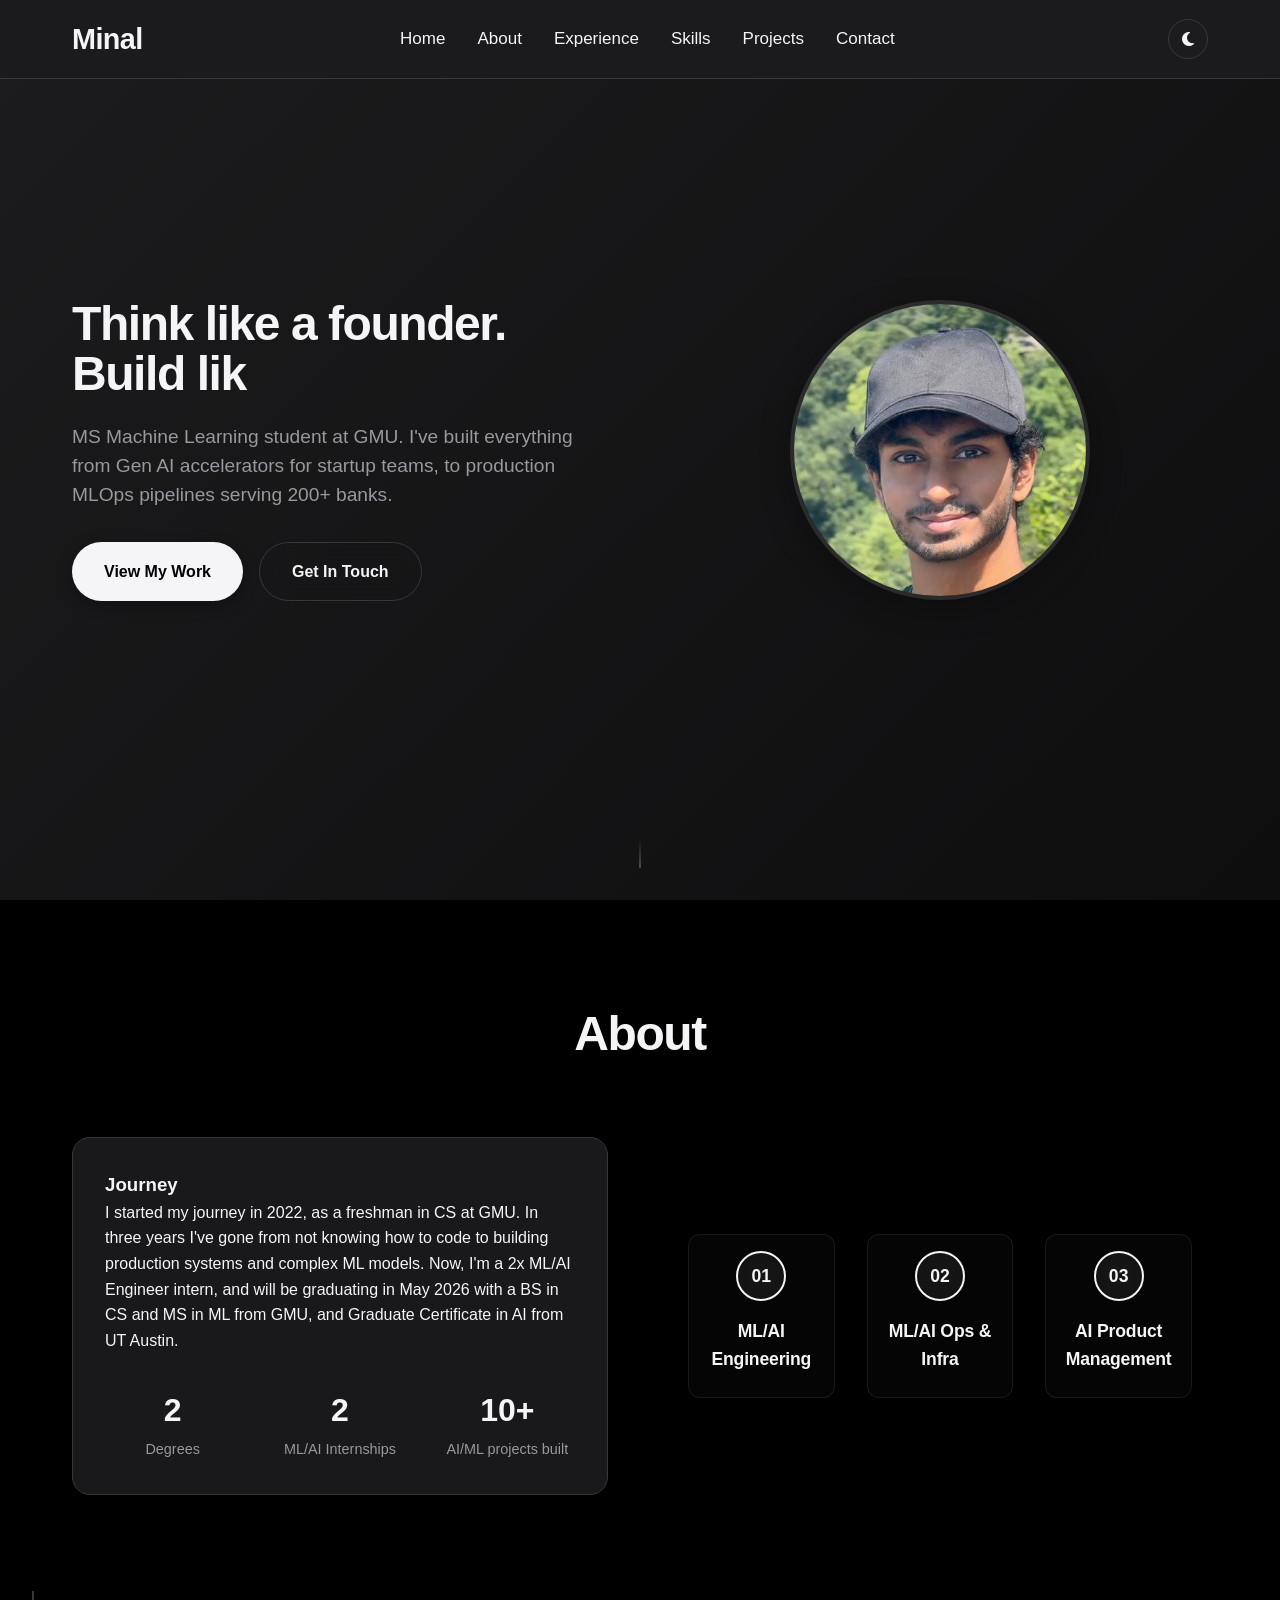
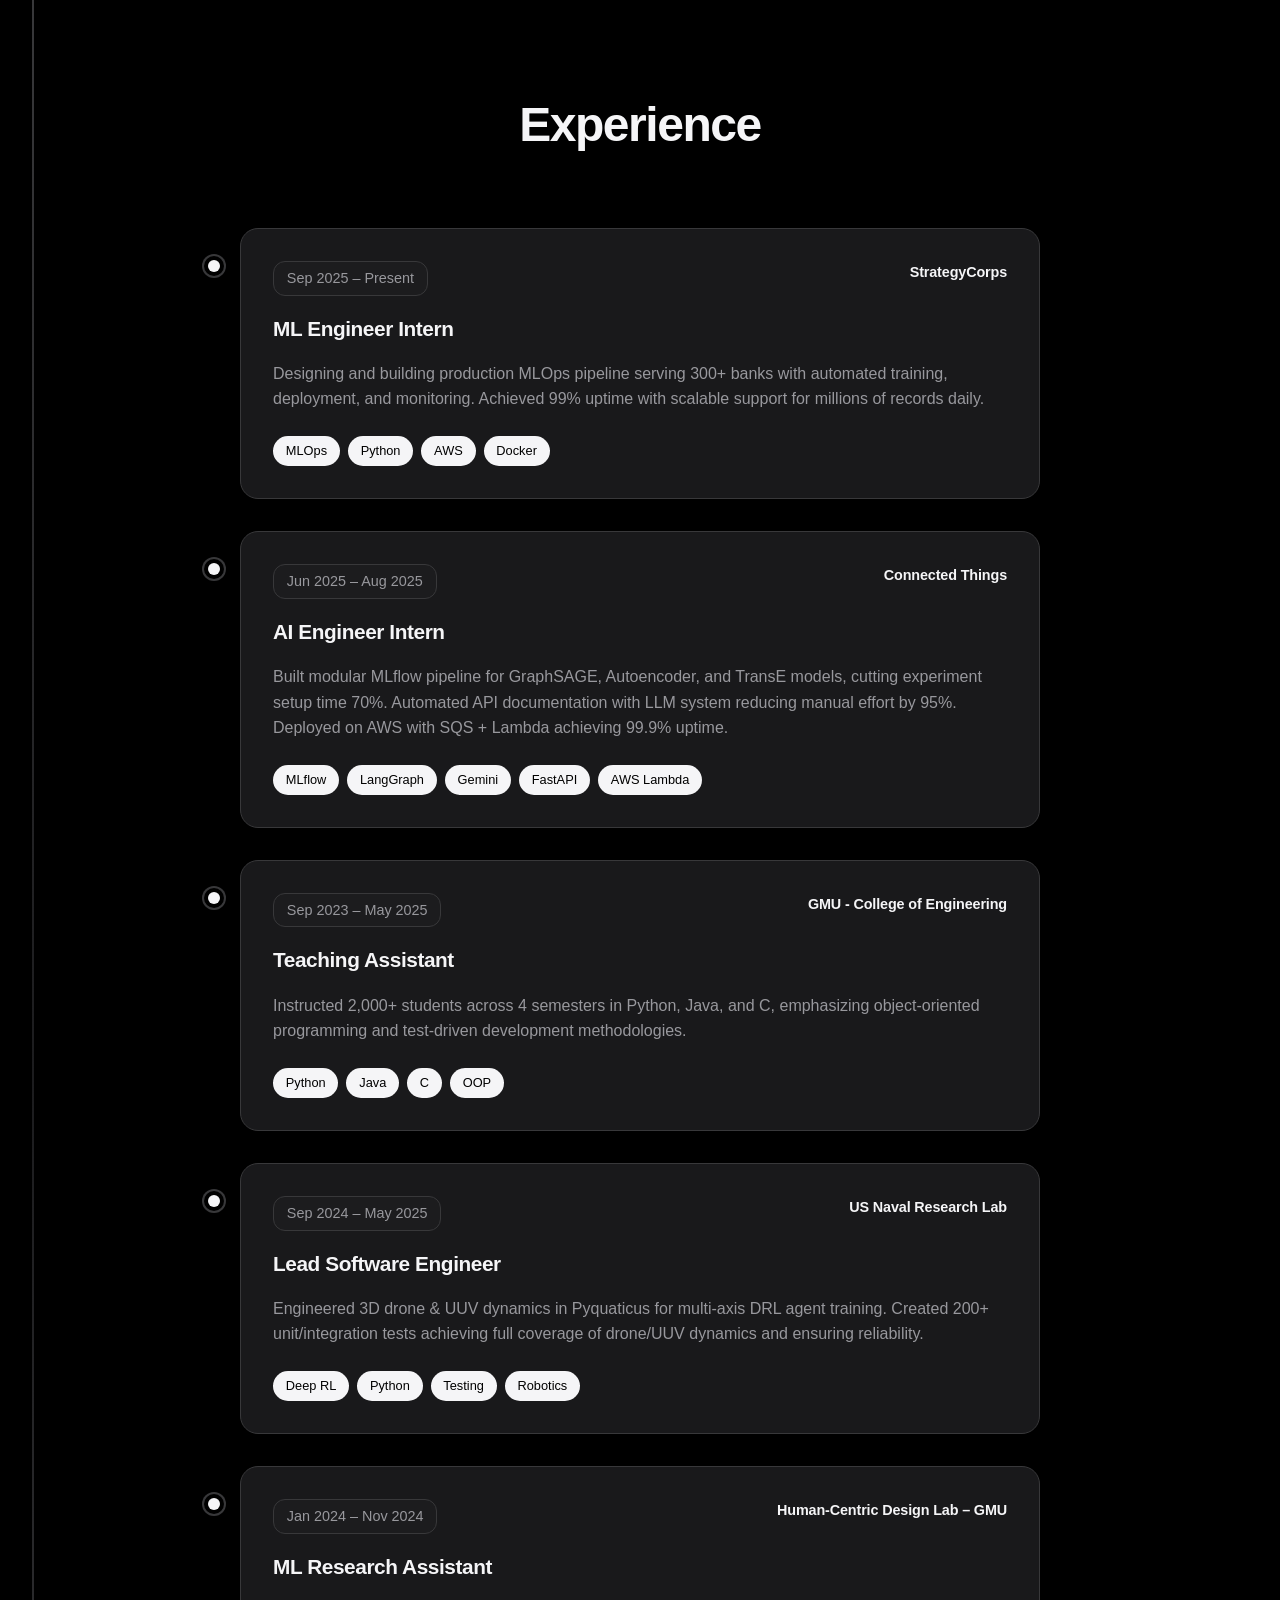
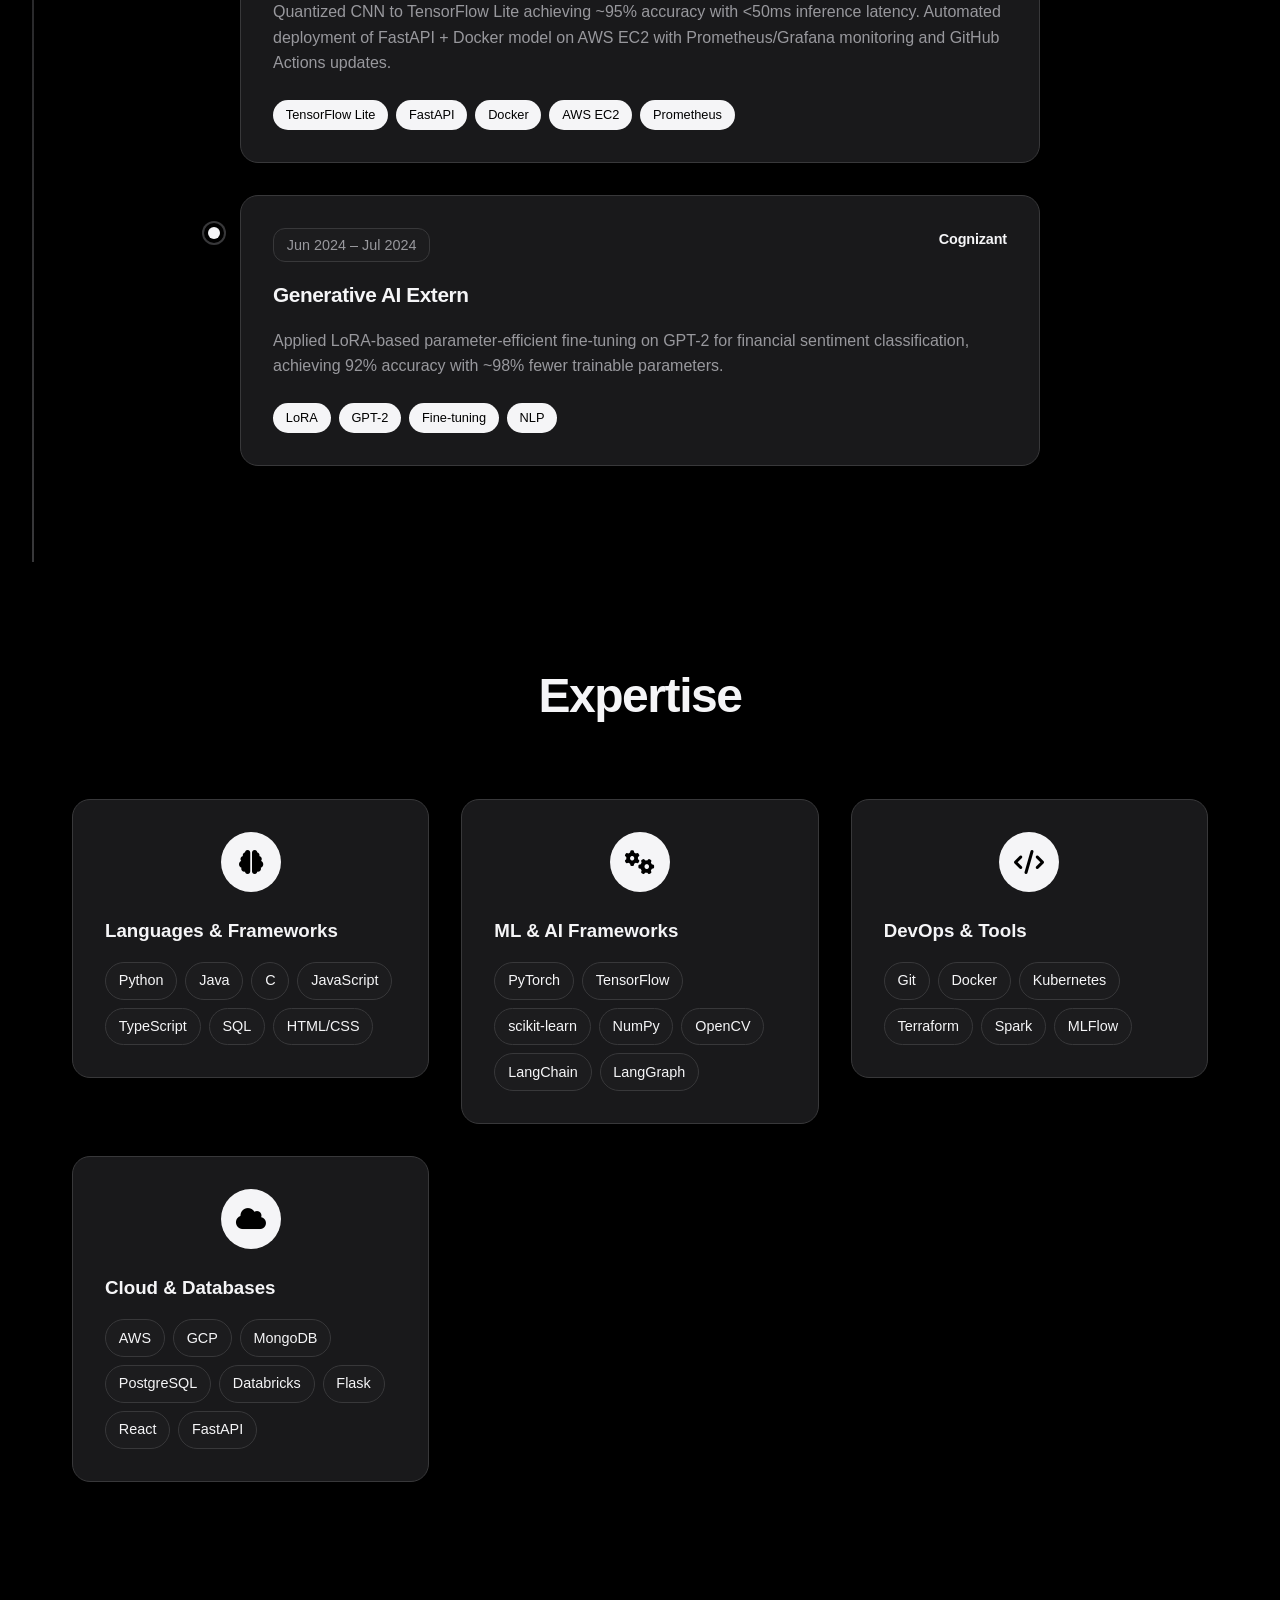
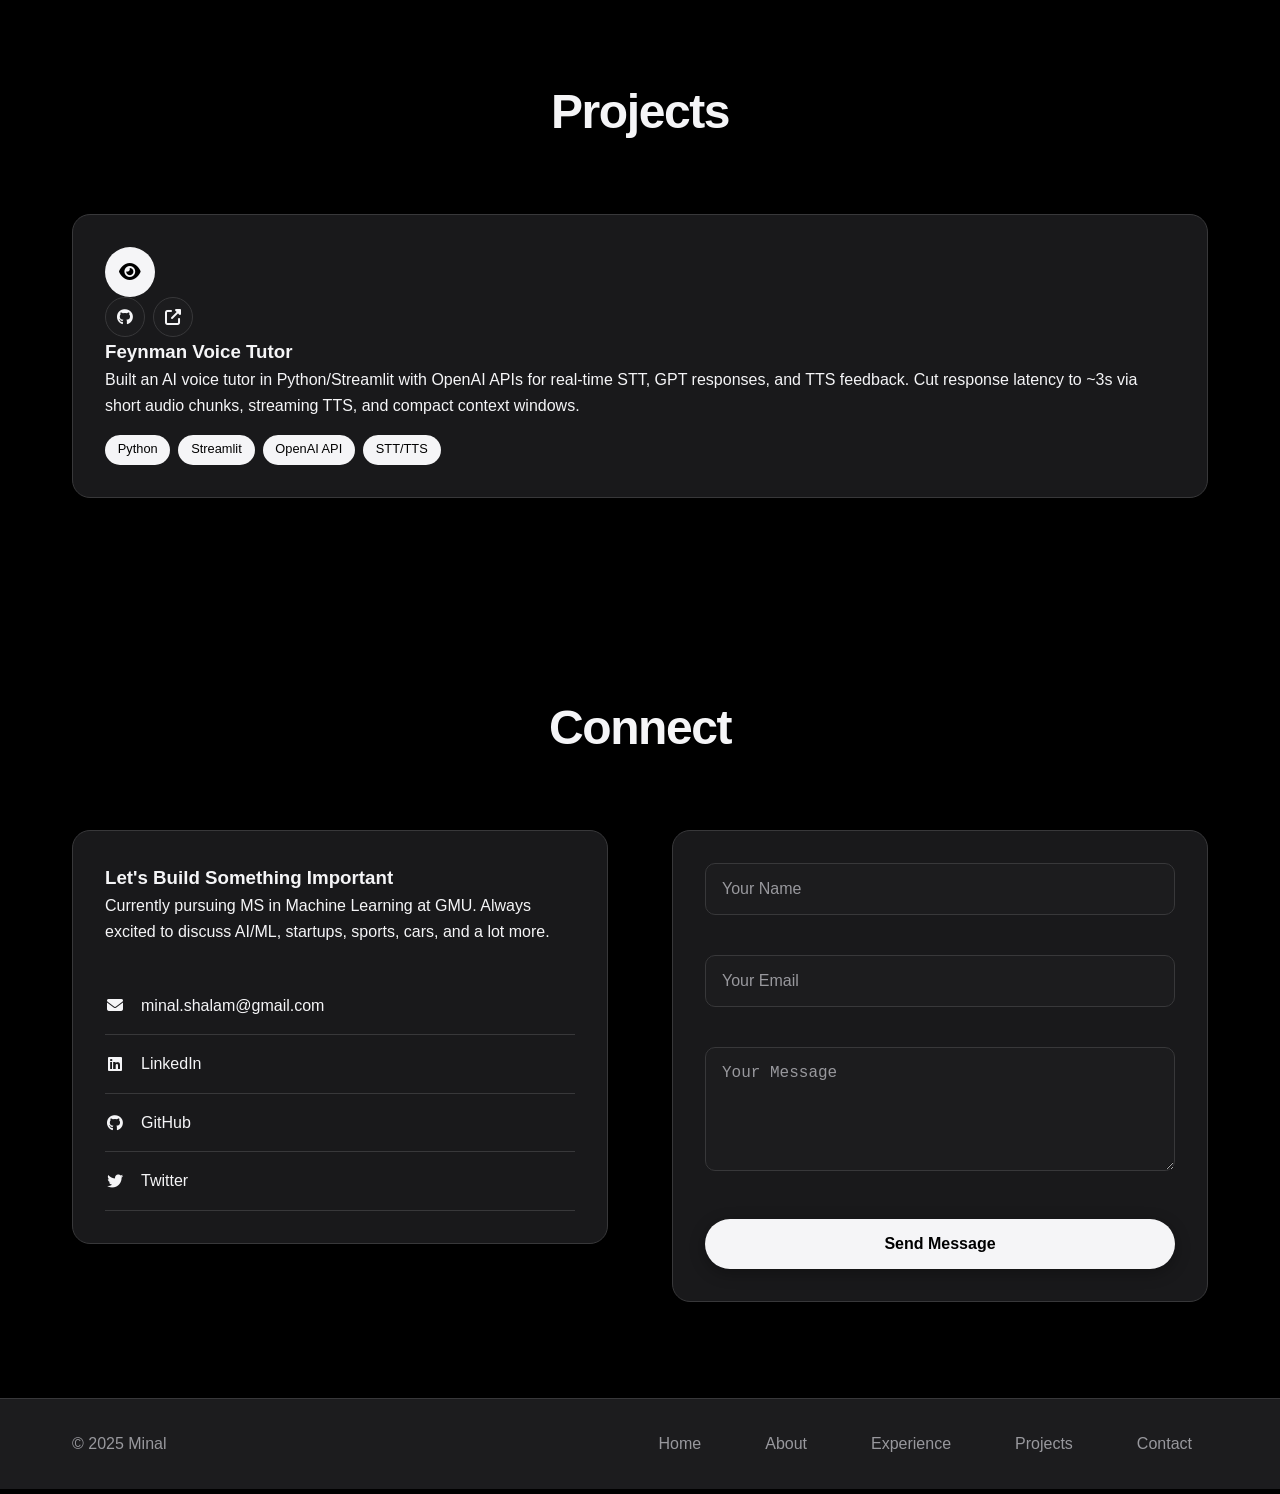
==== commit 0301529f: "pic" ====
--- a/index.html
+++ b/index.html
@@ -65,7 +65,7 @@
                 </div>
                 <div class="hero-visual">
                     <div class="hero-image">
-                        <img src="portrait_bw2.png" alt="Minal - AI/ML Engineer" class="portrait-image">
+                        <img src="portrait.jpeg" alt="Minal - AI/ML Engineer" class="portrait-image">
                     </div>
                 </div>
             </div>
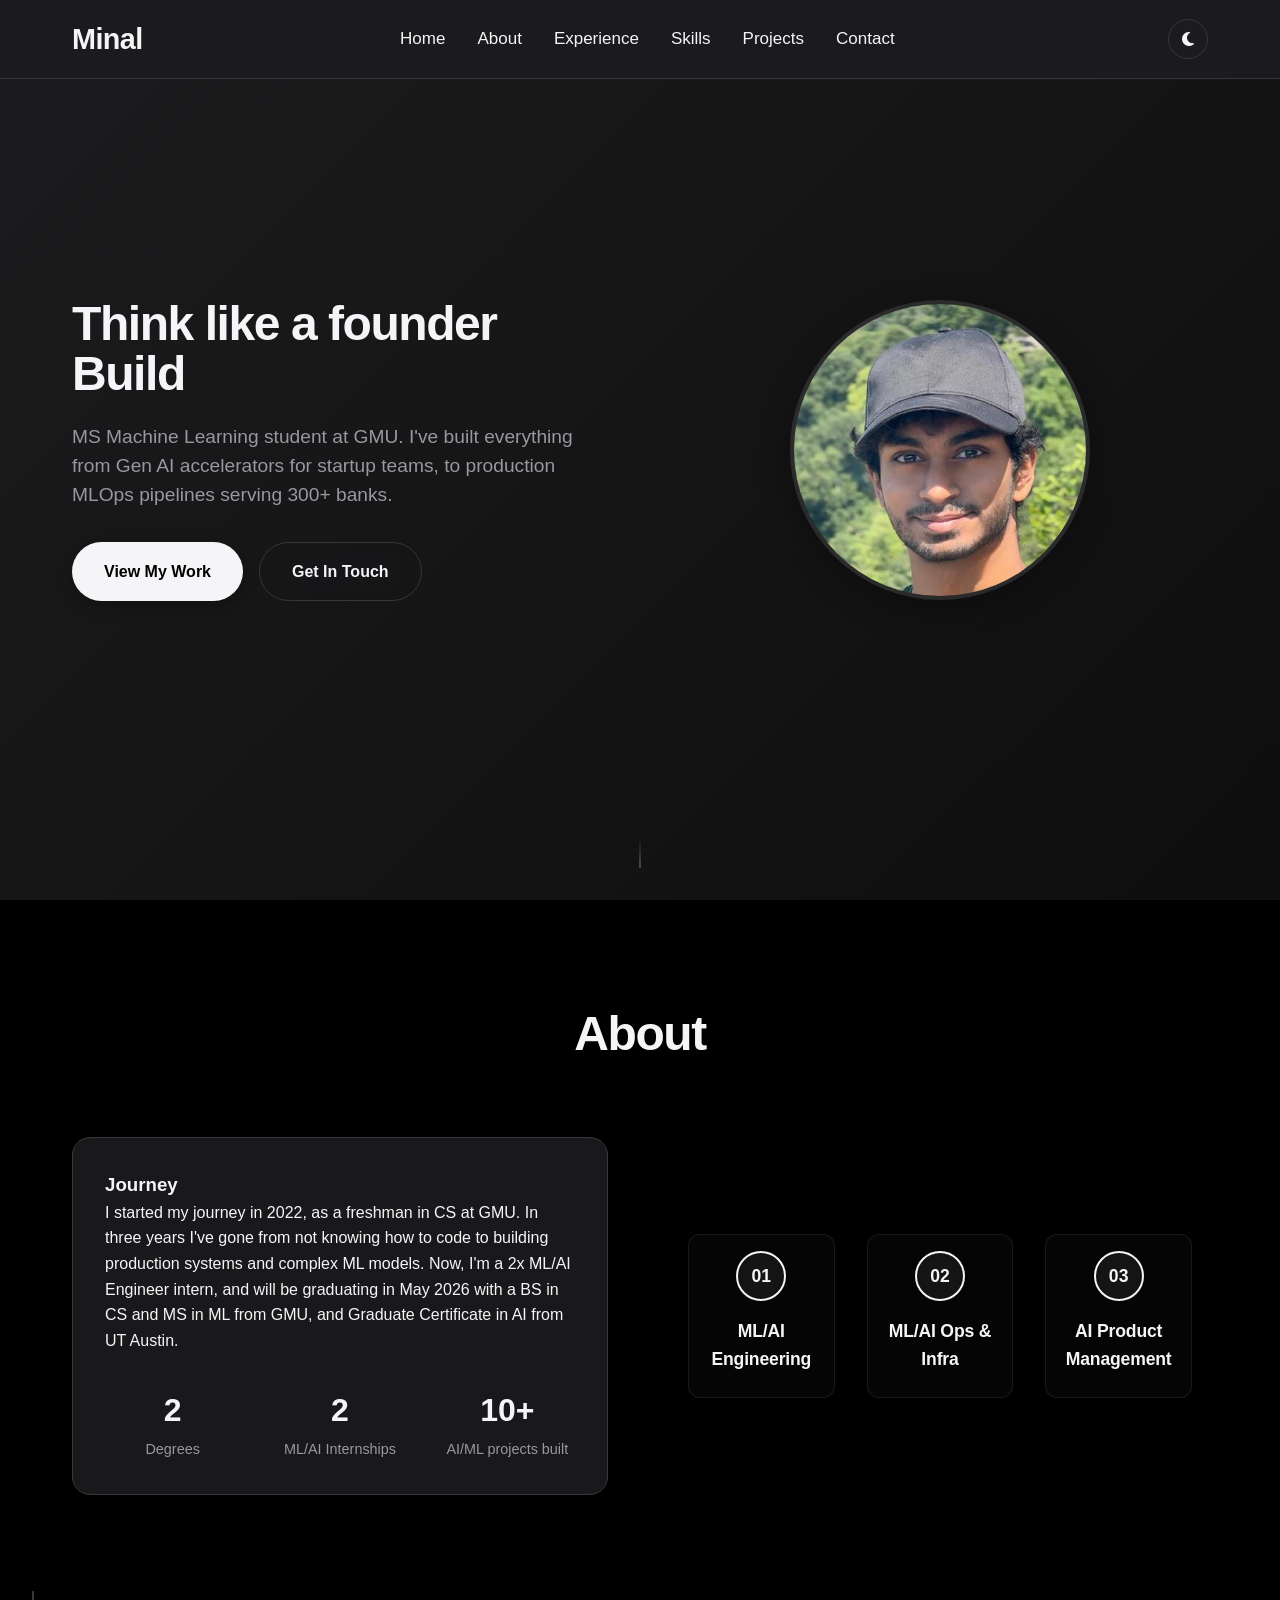
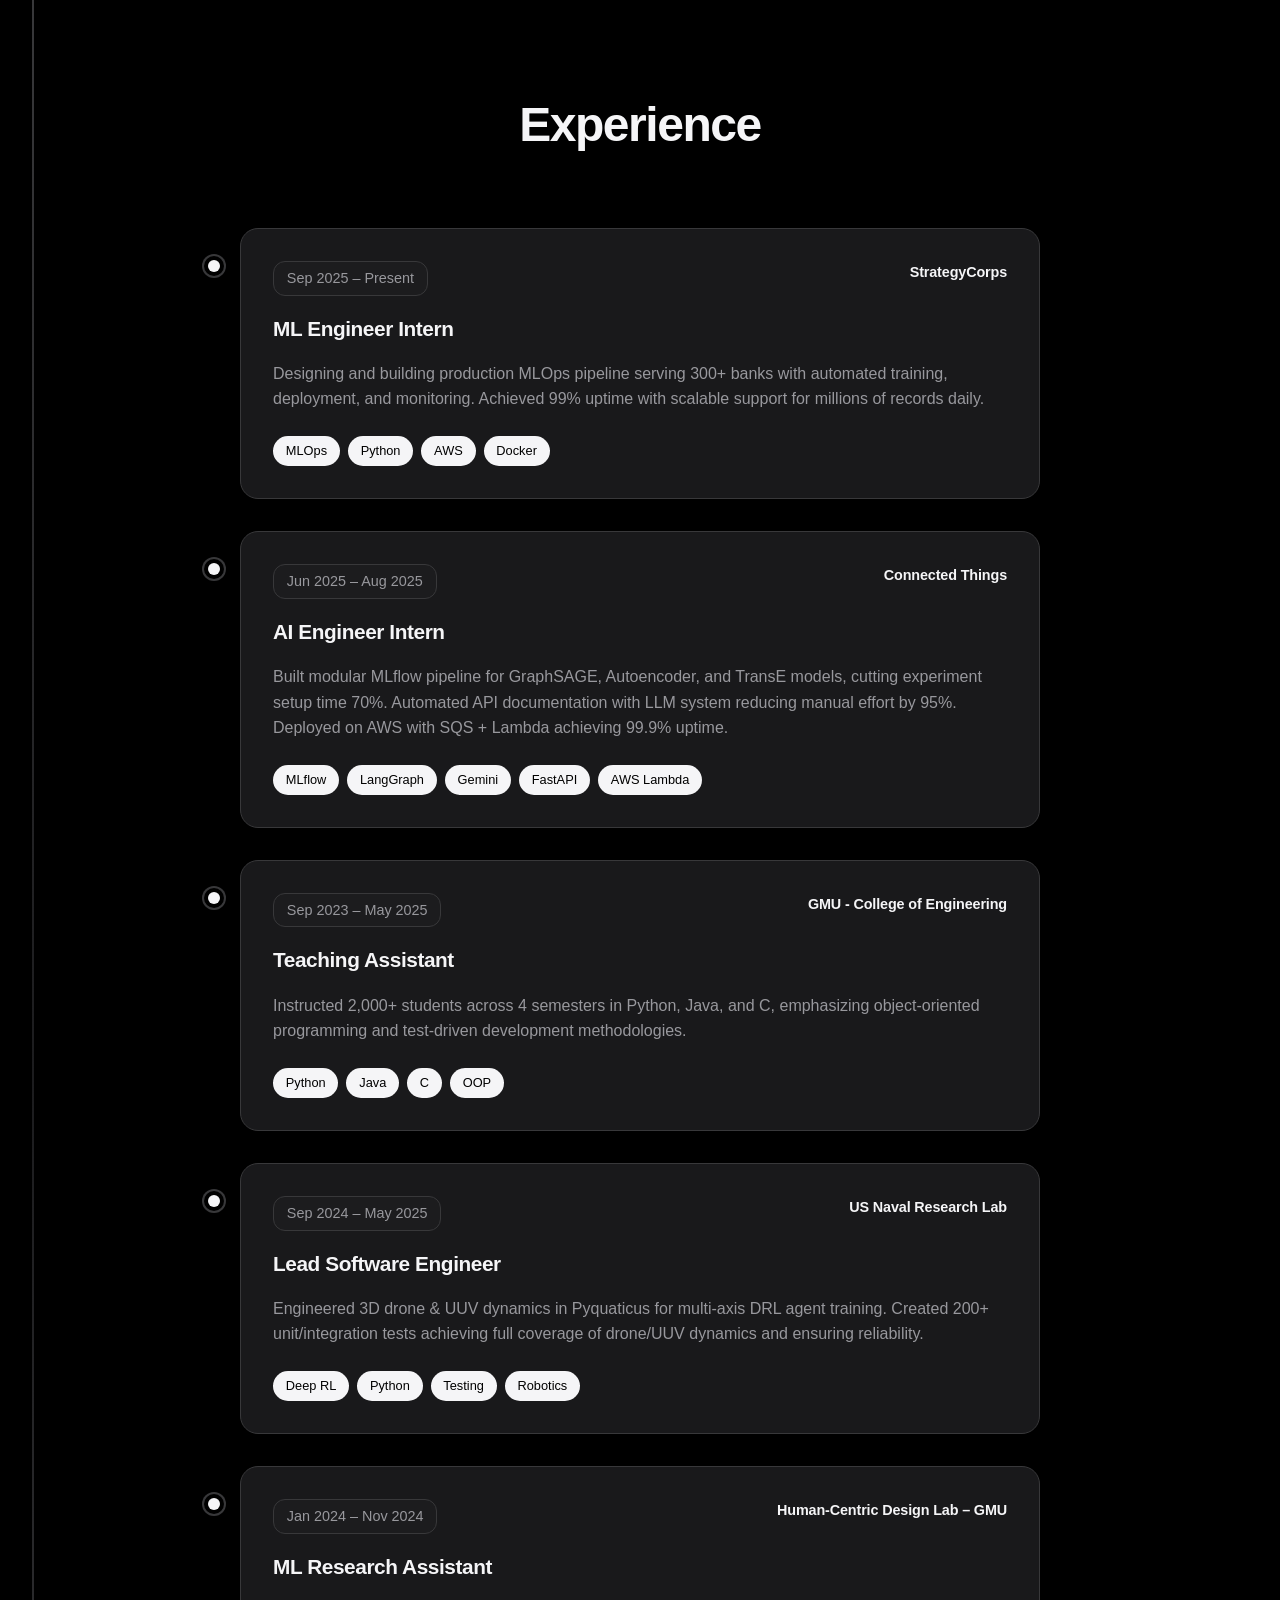
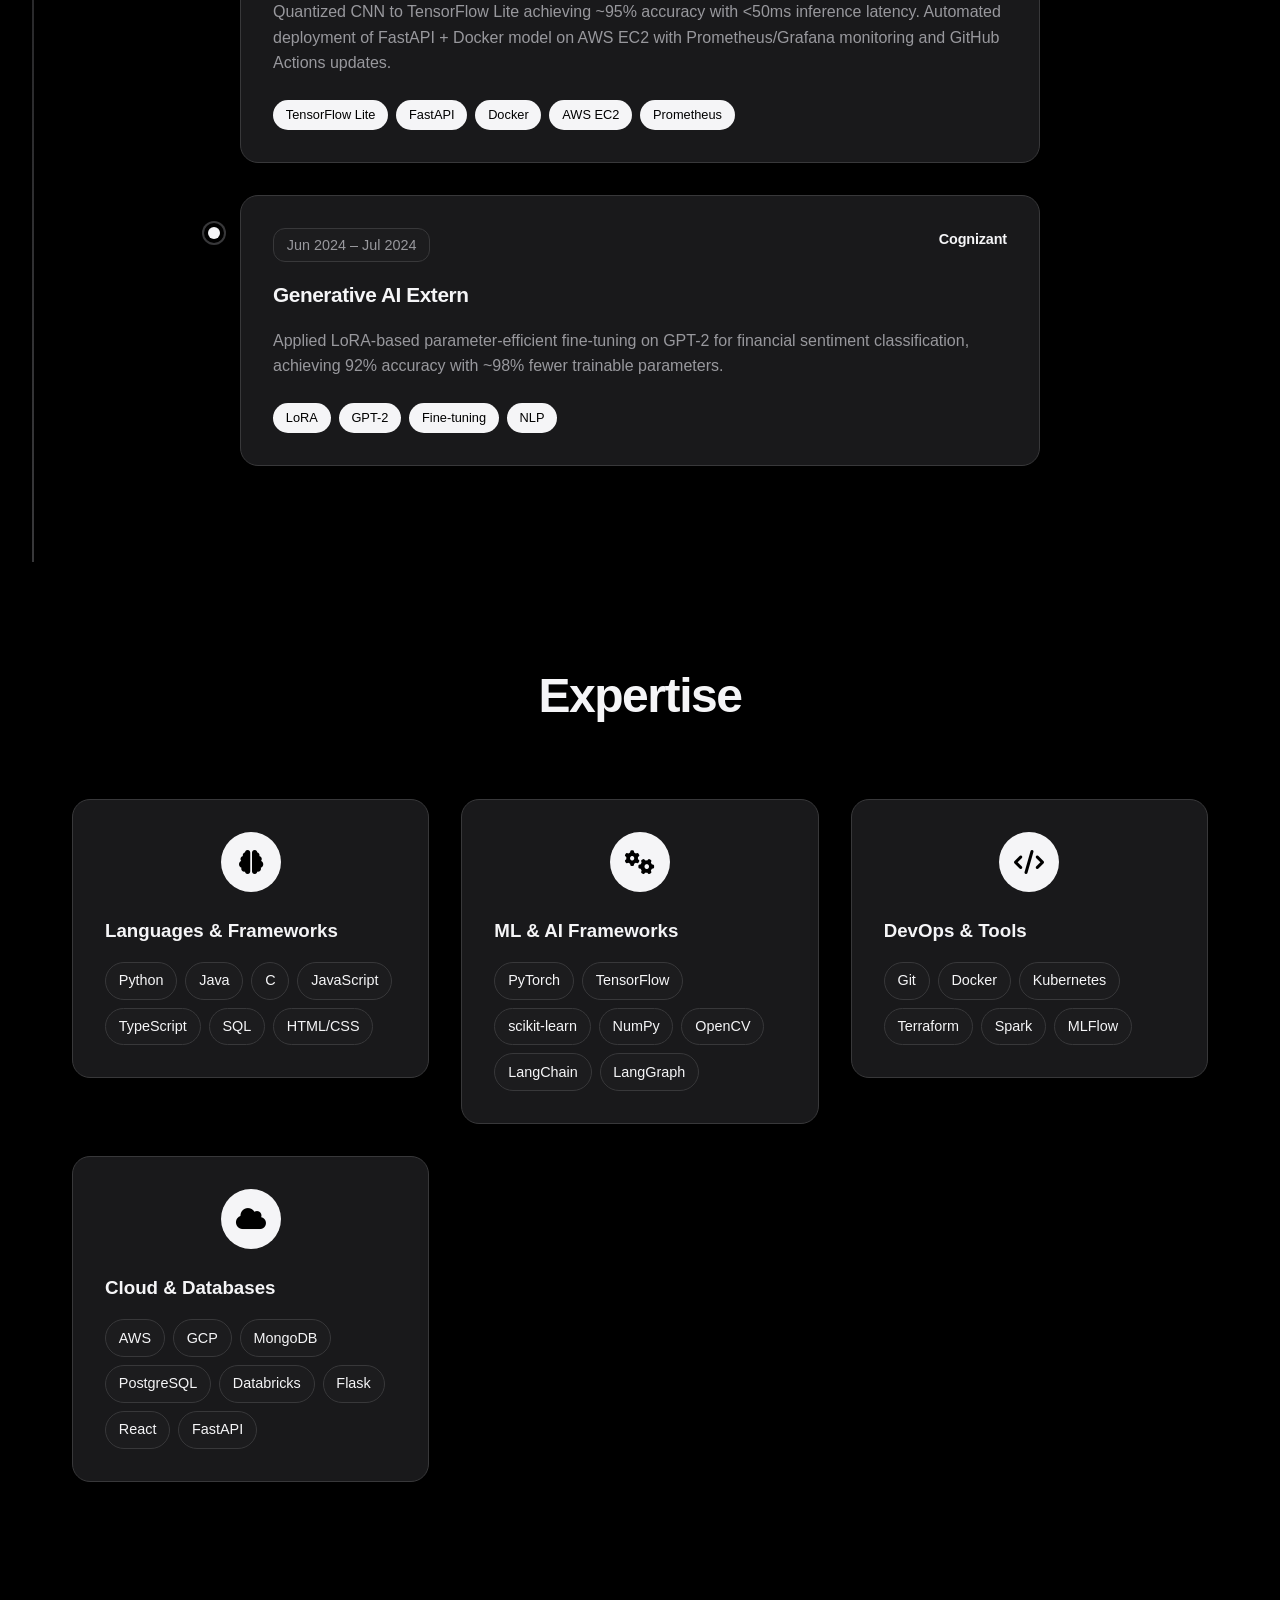
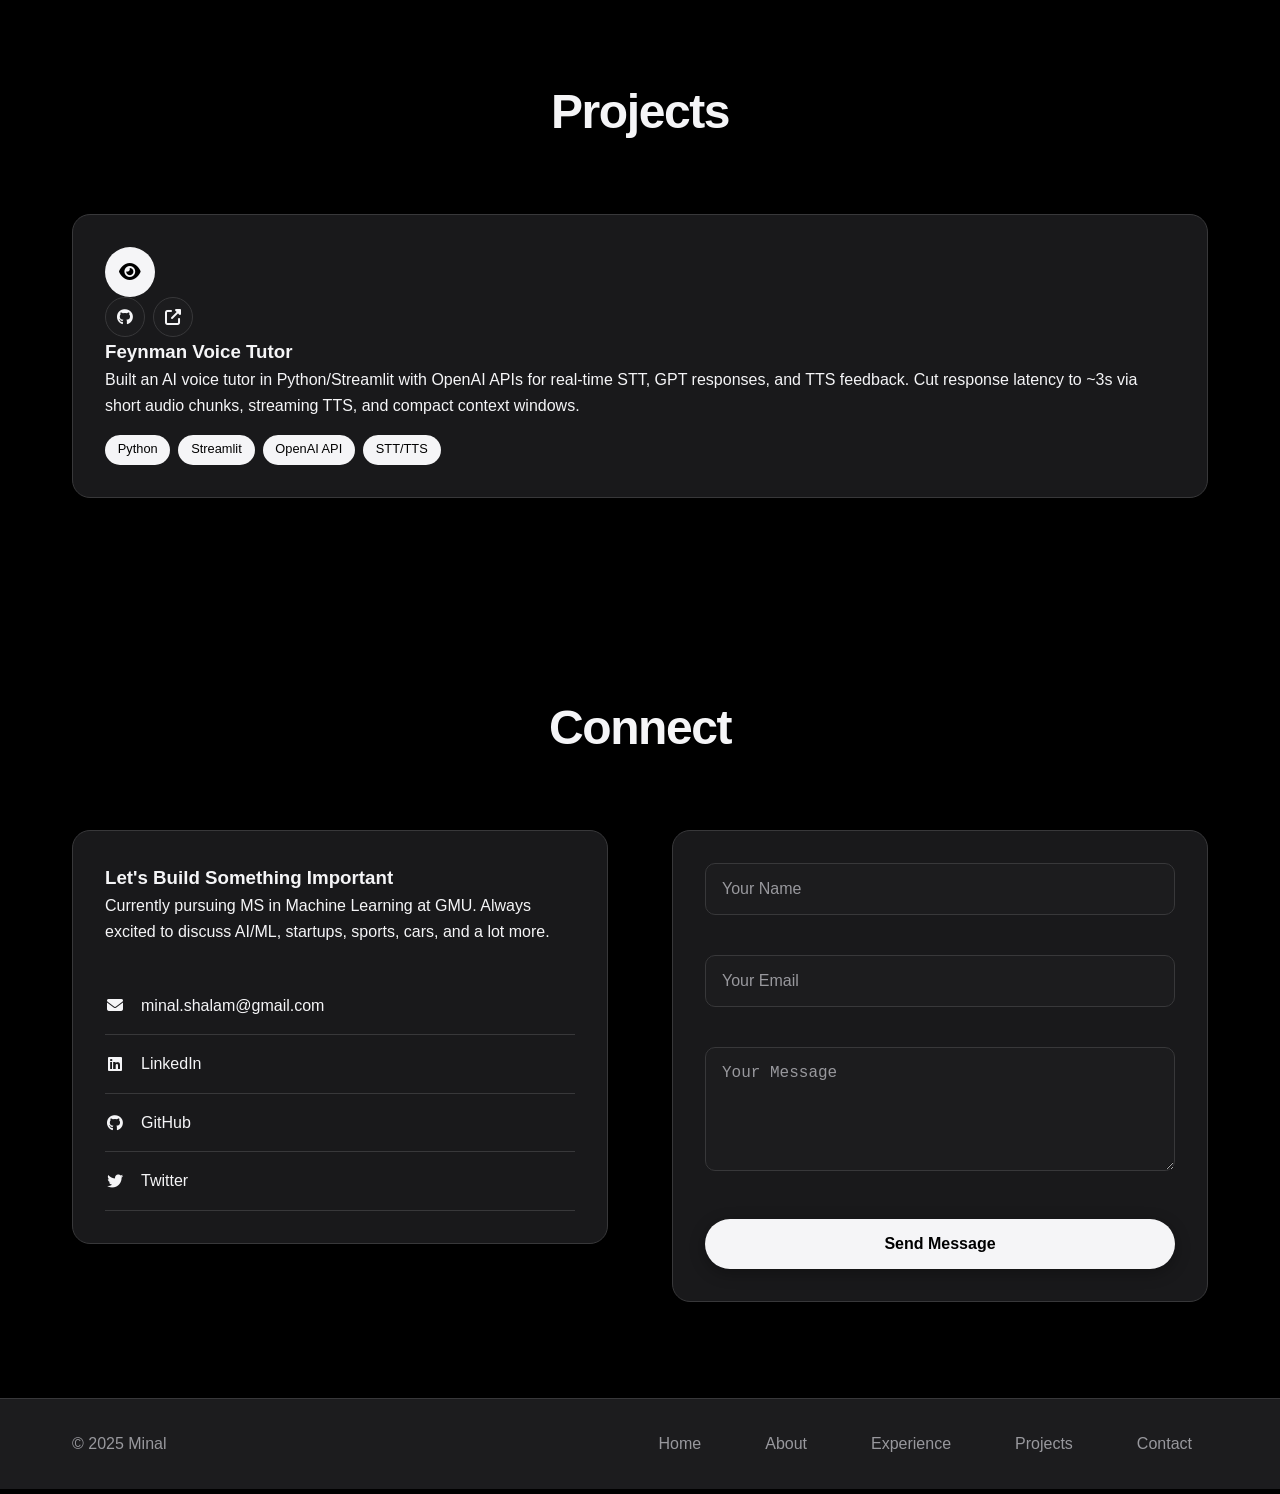
==== commit 2cf51160: "Update bank count in hero description" ====
--- a/index.html
+++ b/index.html
@@ -52,7 +52,7 @@
                         <span class="title-line">Build like an engineer.</span>
                     </h1>
                     <p class="hero-description">
-                        MS Machine Learning student at GMU. I've built everything from Gen AI accelerators for startup teams, to production MLOps pipelines serving 200+ banks. 
+                        MS Machine Learning student at GMU. I've built everything from Gen AI accelerators for startup teams, to production MLOps pipelines serving 300+ banks. 
                     </p>
                     <div class="hero-buttons">
                         <a href="#projects" class="btn btn-primary">
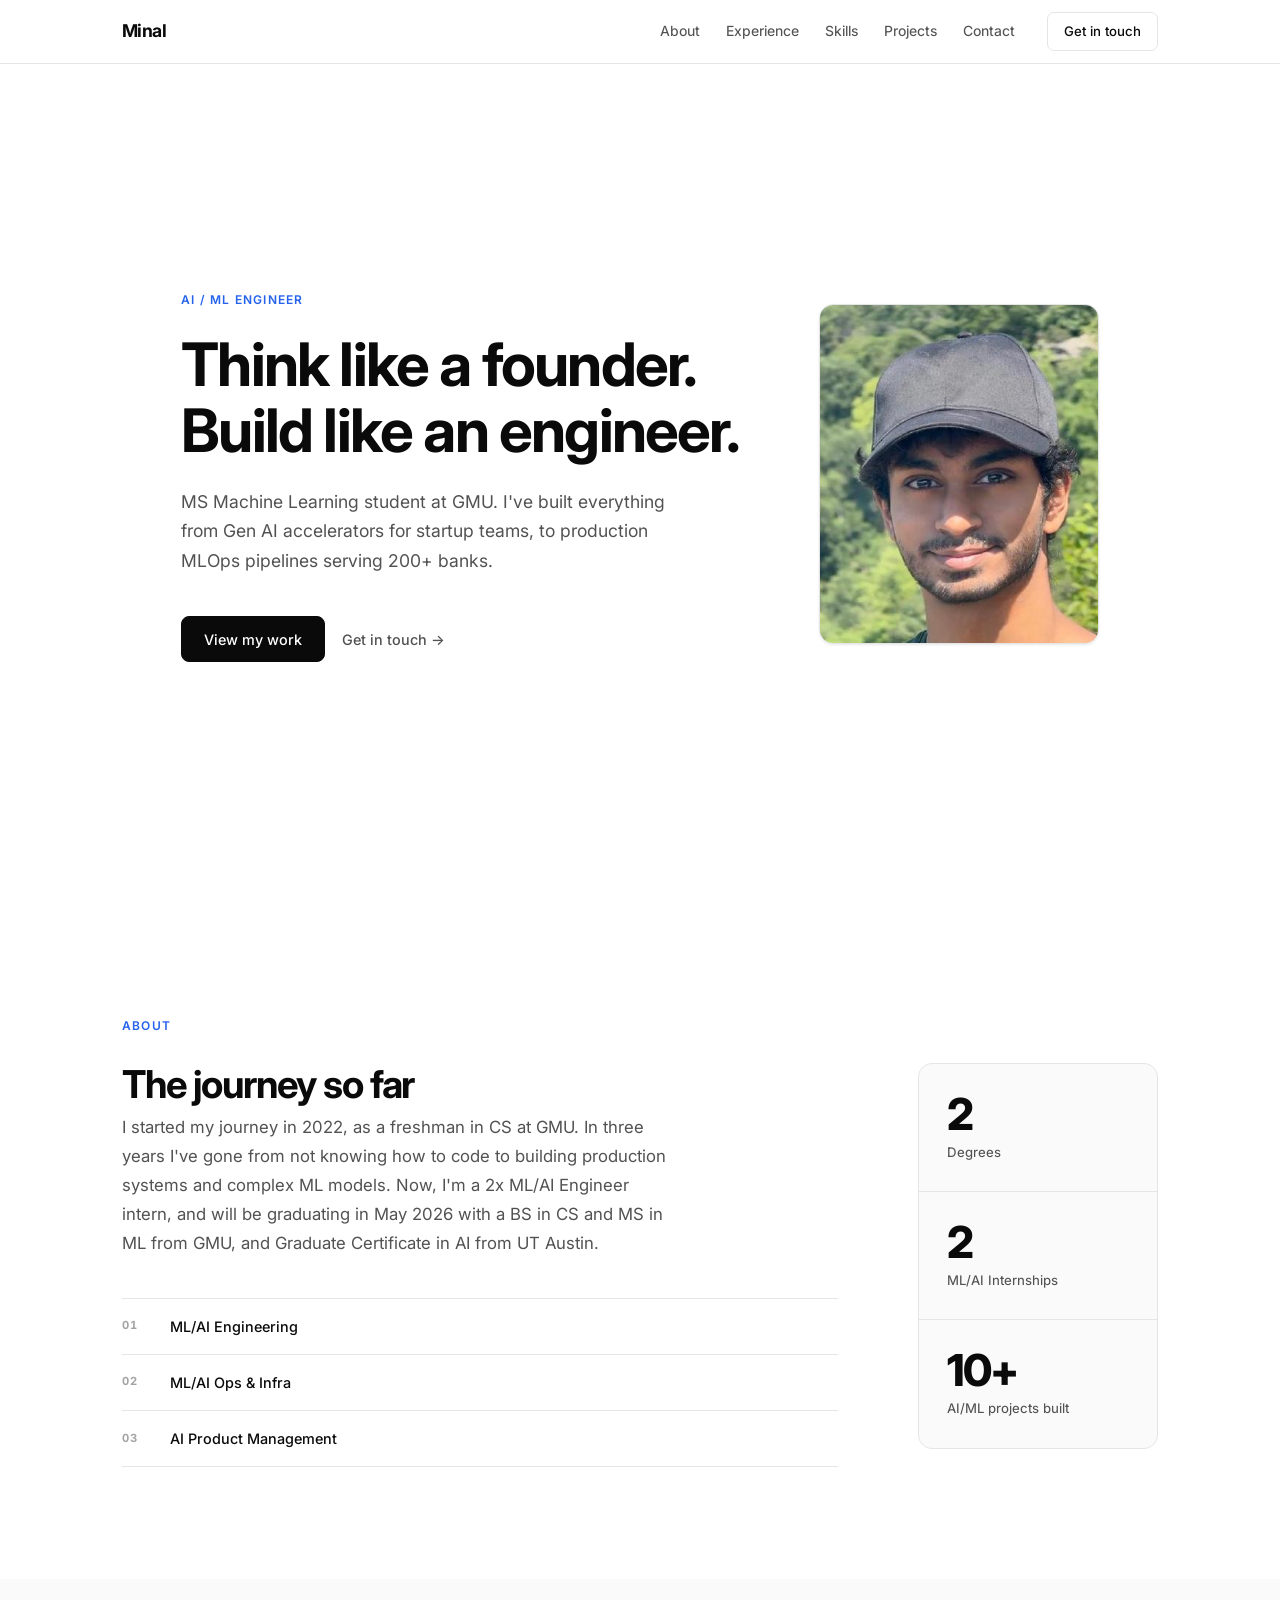
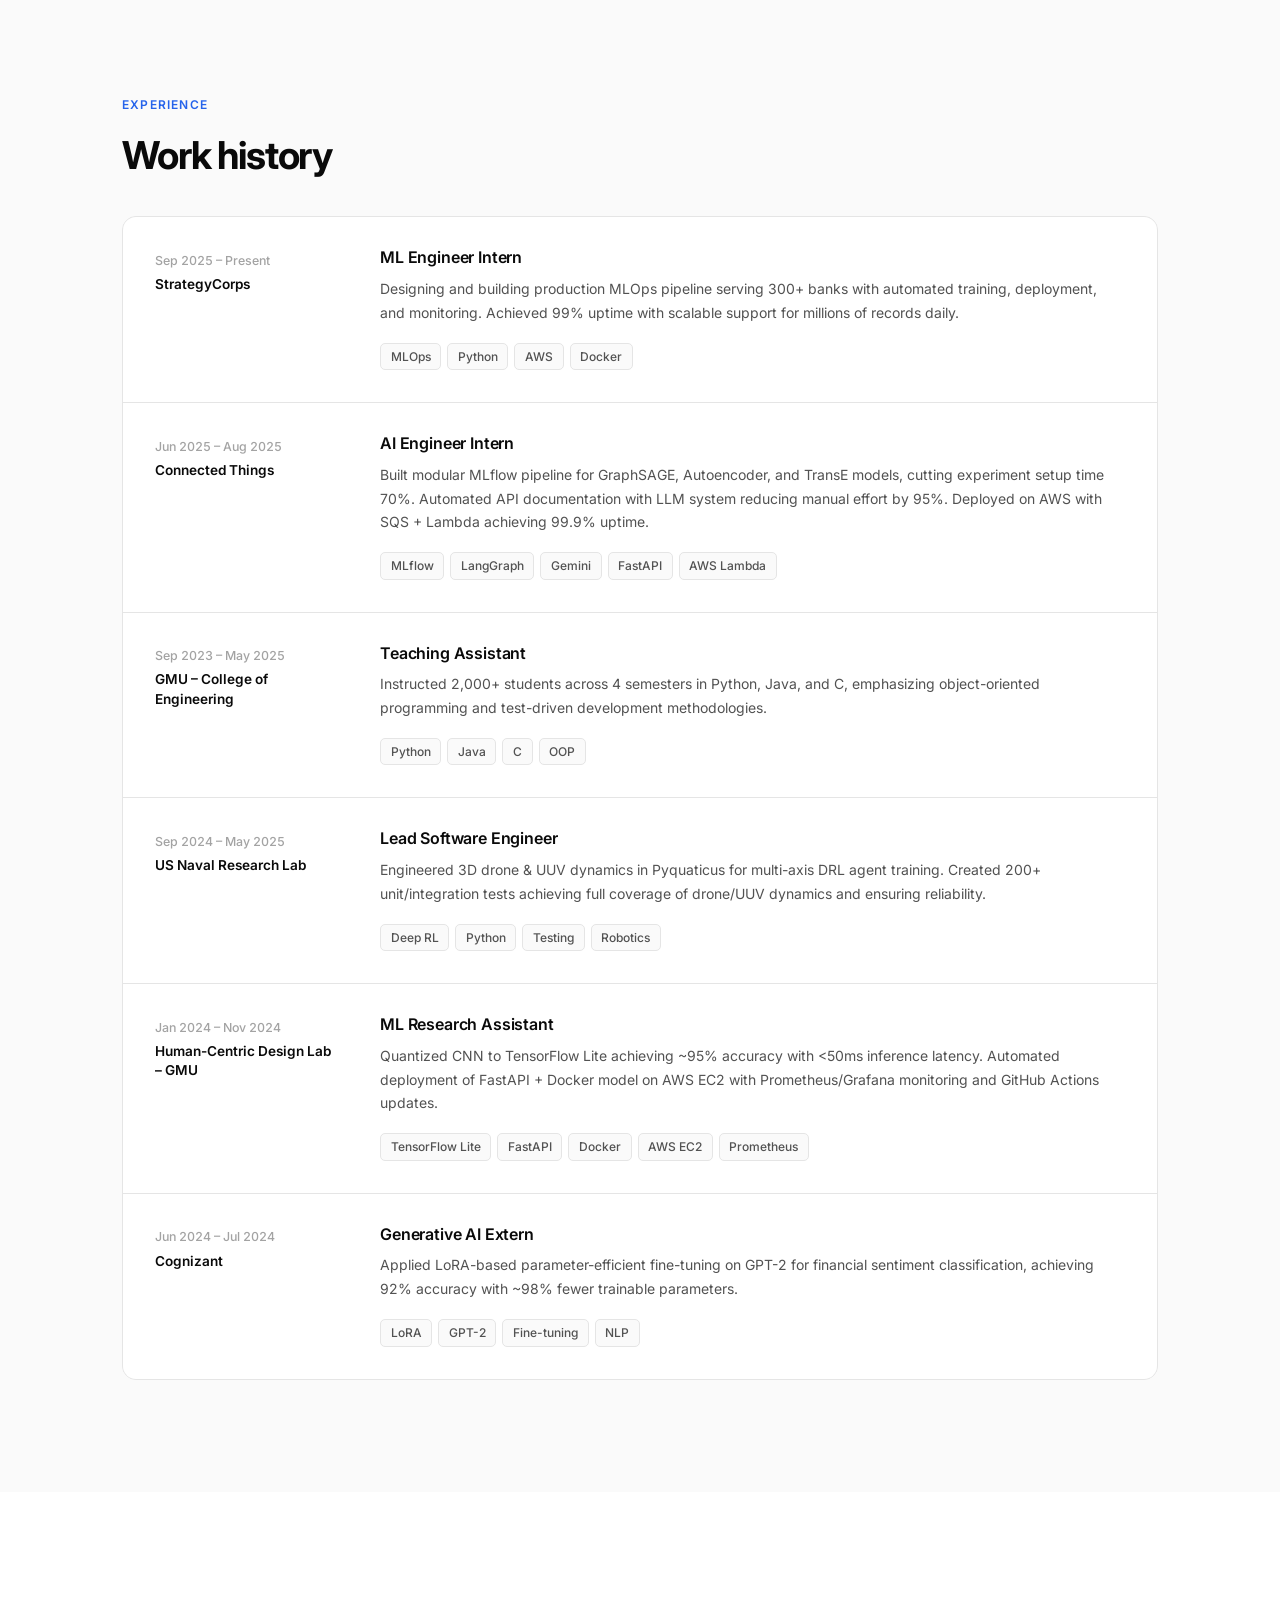
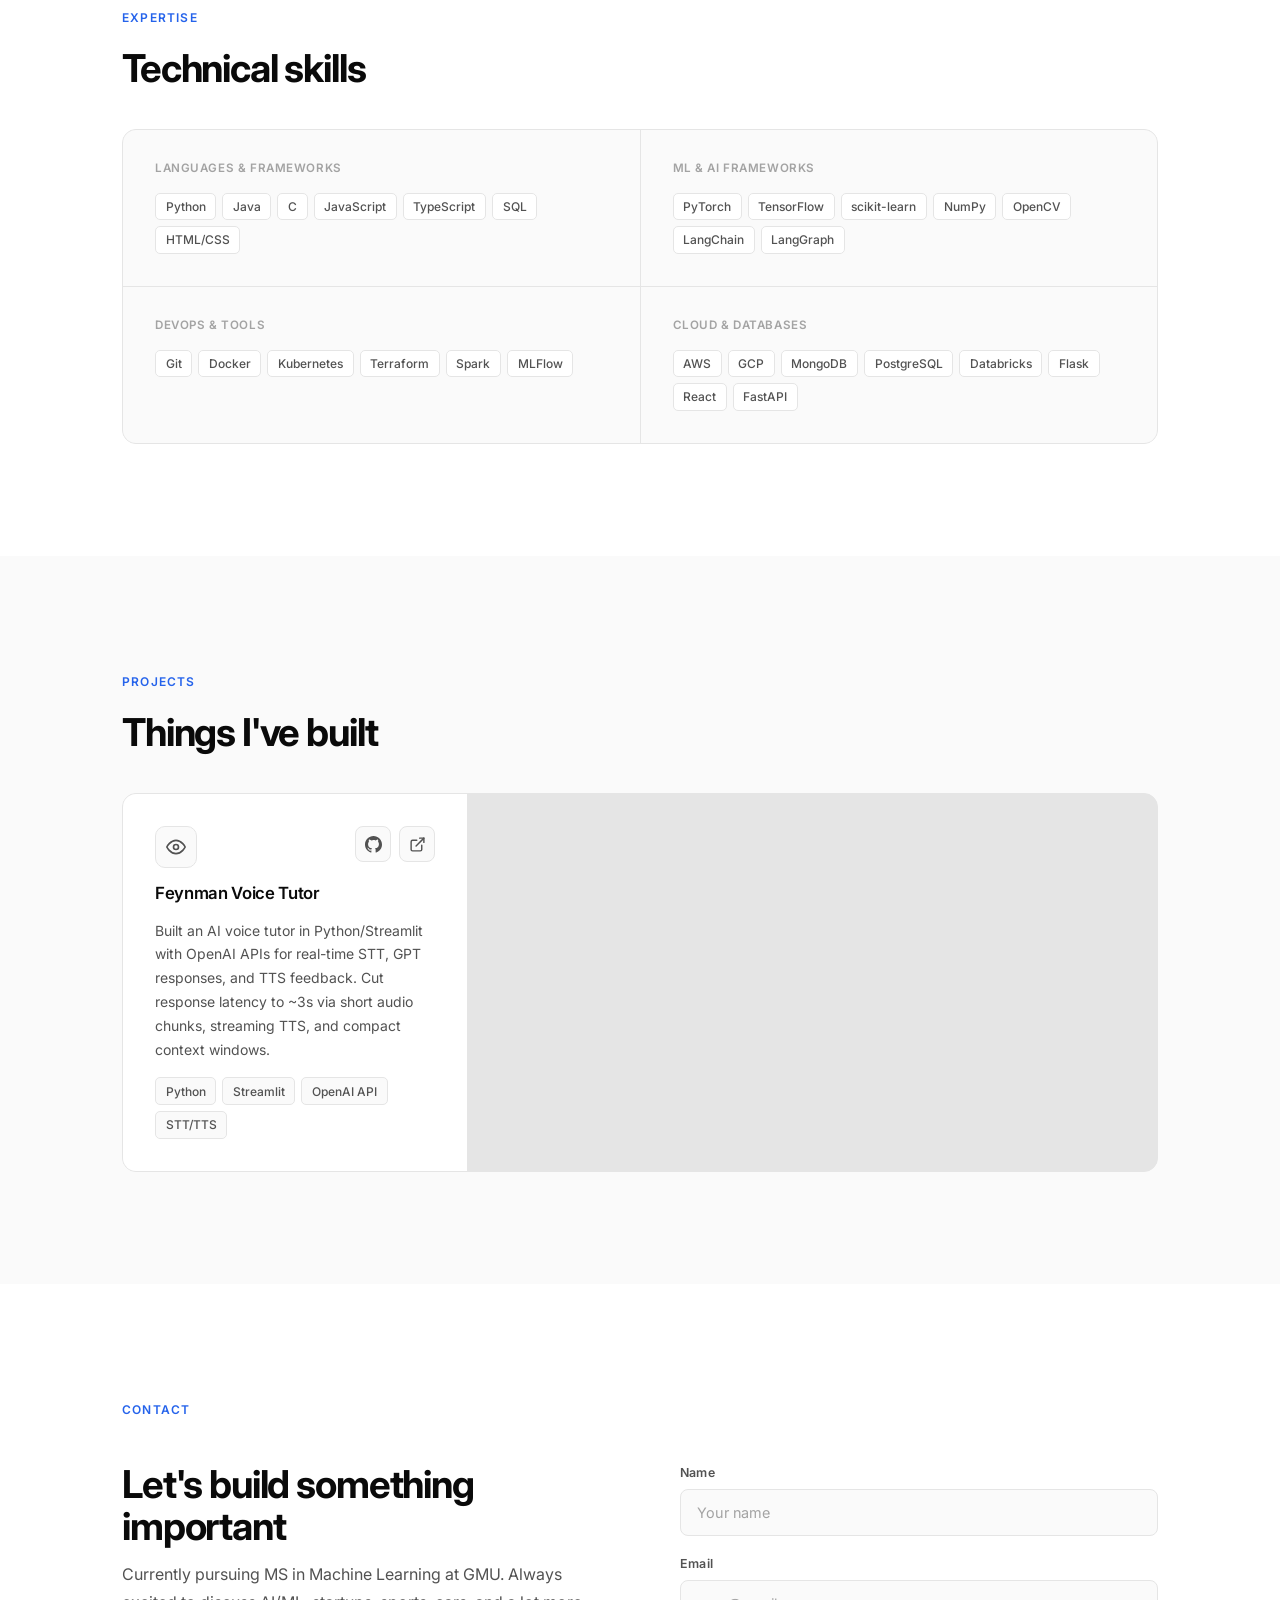
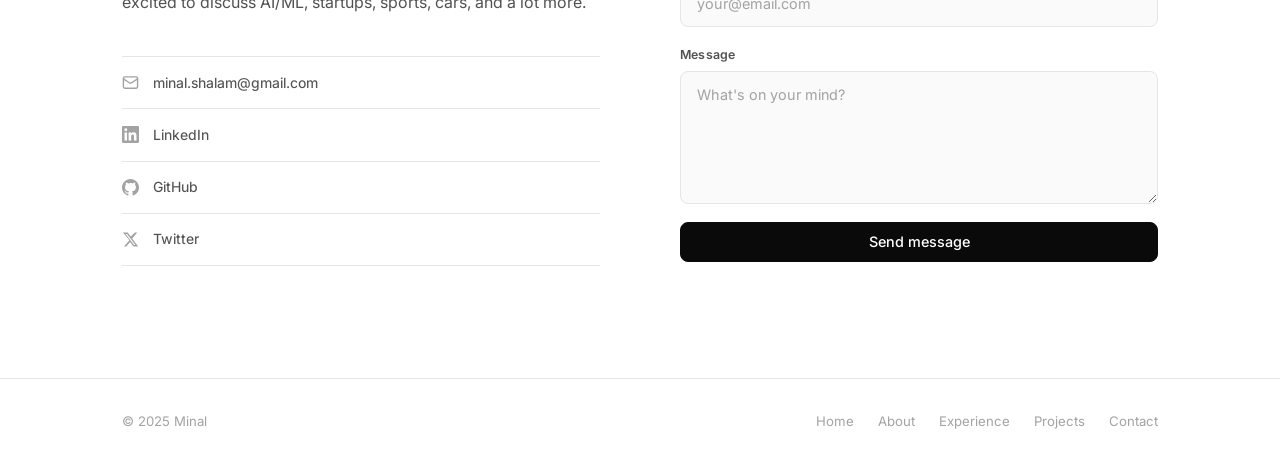
==== commit 5a264b5e: "redesign" ====
--- a/index.html
+++ b/index.html
@@ -1,425 +1,369 @@
 <!DOCTYPE html>
-<html lang="en" data-theme="dark">
+<html lang="en">
 <head>
     <meta charset="UTF-8">
     <meta name="viewport" content="width=device-width, initial-scale=1.0">
     <title>Minal | AI/ML Engineer</title>
     <link rel="stylesheet" href="styles.css">
-    <link href="https://fonts.googleapis.com/css2?family=Inter:wght@300;400;500;600;700&display=swap" rel="stylesheet">
-    <link rel="stylesheet" href="https://cdnjs.cloudflare.com/ajax/libs/font-awesome/6.4.0/css/all.min.css">
+    <link rel="preconnect" href="https://fonts.googleapis.com">
+    <link rel="preconnect" href="https://fonts.gstatic.com" crossorigin>
+    <link href="https://fonts.googleapis.com/css2?family=Inter:wght@300;400;500;600;700;800&display=swap" rel="stylesheet">
 </head>
 <body>
-    <!-- Background Elements -->
-    <div class="background">
-        <div class="gradient-orb orb-1"></div>
-        <div class="gradient-orb orb-2"></div>
-        <div class="gradient-orb orb-3"></div>
-        <div class="floating-particles"></div>
-    </div>
 
     <!-- Navigation -->
-    <nav class="navbar">
+    <nav class="navbar" id="navbar">
         <div class="nav-container">
-            <div class="nav-logo">
-                <span class="logo-text">Minal</span>
-            </div>
-            <div class="nav-menu" id="nav-menu">
-                <a href="#home" class="nav-link">Home</a>
+            <a href="#home" class="nav-brand">Minal</a>
+            <div class="nav-links" id="nav-menu">
                 <a href="#about" class="nav-link">About</a>
                 <a href="#experience" class="nav-link">Experience</a>
                 <a href="#skills" class="nav-link">Skills</a>
                 <a href="#projects" class="nav-link">Projects</a>
                 <a href="#contact" class="nav-link">Contact</a>
             </div>
-            <div class="theme-toggle" id="theme-toggle">
-                <i class="fas fa-moon" id="theme-icon"></i>
-            </div>
-            <div class="nav-toggle" id="nav-toggle">
-                <span class="bar"></span>
-                <span class="bar"></span>
-                <span class="bar"></span>
-            </div>
+            <a href="#contact" class="btn btn-outline btn-sm nav-cta">Get in touch</a>
+            <button class="hamburger" id="nav-toggle" aria-label="Toggle navigation">
+                <span></span><span></span><span></span>
+            </button>
         </div>
     </nav>
 
-    <!-- Hero Section -->
+    <!-- Hero -->
     <section id="home" class="hero">
-        <div class="hero-container">
-            <div class="hero-content">
-                <div class="hero-text">
-                    <h1 class="hero-title">
-                        <span class="title-line">Think like a founder.</span>
-                        <span class="title-line">Build like an engineer.</span>
-                    </h1>
-                    <p class="hero-description">
-                        MS Machine Learning student at GMU. I've built everything from Gen AI accelerators for startup teams, to production MLOps pipelines serving 300+ banks. 
-                    </p>
-                    <div class="hero-buttons">
-                        <a href="#projects" class="btn btn-primary">
-                            View My Work
-                        </a>
-                        <a href="#contact" class="btn btn-secondary">
-                            Get In Touch
-                        </a>
-                    </div>
-                </div>
-                <div class="hero-visual">
-                    <div class="hero-image">
-                        <img src="portrait.jpeg" alt="Minal - AI/ML Engineer" class="portrait-image">
-                    </div>
-                </div>
-            </div>
-            <div class="scroll-indicator">
-                <div class="scroll-arrow"></div>
-            </div>
-        </div>
-    </section>
-
-    <!-- About Section -->
-    <section id="about" class="about">
-        <div class="container">
-            <div class="section-header">
-                <h2 class="section-title">About</h2>
-                <!-- <p class="section-subtitle">Blending engineering discipline with startup speed</p> -->
-            </div>
-            <div class="about-content">
-                <div class="about-text">
-                    <div class="glass-card">
-                        <h3>Journey</h3>
-                        <p>
-                            I started my journey in 2022, as a freshman in CS at GMU. 
-                            In three years I've gone from not knowing how to code to building production systems and complex ML models.
-                            Now, I'm a 2x ML/AI Engineer intern, and will be graduating in May 2026 with a BS in CS and MS in ML from GMU, and Graduate Certificate in AI from UT Austin.
-                            
-                        </p>
-                        <div class="stats">
-                            <div class="stat">
-                                <span class="stat-number">2</span>
-                                <span class="stat-label">Degrees</span>
-                            </div>
-                            <div class="stat">
-                                <span class="stat-number">2</span>
-                                <span class="stat-label">ML/AI Internships</span>
-                            </div>
-                            <div class="stat">
-                                <span class="stat-number">10+</span>
-                                <span class="stat-label">AI/ML projects built</span>
-                            </div>
-                        </div>
-                    </div>
-                </div>
-                <div class="about-visual">
-                    <div class="philosophy-visual">
-                        <div class="principle">
-                            <div class="principle-icon">
-                                <div class="icon-circle">
-                                    <span>01</span>
-                                </div>
-                            </div>
-                            <h4>ML/AI Engineering</h4>
-                            <!-- <p>Complex problems deserve elegant solutions</p> -->
-                        </div>
-                        <div class="principle">
-                            <div class="principle-icon">
-                                <div class="icon-circle">
-                                    <span>02</span>
-                                </div>
-                            </div>
-                            <h4>ML/AI Ops & Infra</h4>
-                            <!-- <p>Push boundaries with purposeful creativity</p> -->
-                        </div>
-                        <div class="principle">
-                            <div class="principle-icon">
-                                <div class="icon-circle">
-                                    <span>03</span>
-                                </div>
-                            </div>
-                            <h4>AI Product Management</h4>
-                            <!-- <p>Build technology that truly matters</p> -->
-                        </div>
-                    </div>
-                </div>
-            </div>
-        </div>
-    </section>
-
-    <!-- Experience Section -->
-    <section id="experience" class="experience">
-        <div class="container">
-            <div class="section-header">
-                <h2 class="section-title">Experience</h2>
-                <!-- <p class="section-subtitle">Building the future, one system at a time</p> -->
-            </div>
-            <div class="experience-timeline">
-                <div class="experience-item">
-                    <div class="glass-card">
-                        <div class="experience-header">
-                            <div class="experience-period">Sep 2025 – Present</div>
-                            <div class="experience-company">StrategyCorps</div>
-                        </div>
+        <div class="container">
+            <div class="hero-inner">
+                <div class="hero-left">
+                    <p class="eyebrow">AI / ML Engineer</p>
+                    <h1>Think like a founder.<br>Build like an engineer.</h1>
+                    <p class="hero-sub">MS Machine Learning student at GMU. I've built everything from Gen AI accelerators for startup teams, to production MLOps pipelines serving 200+ banks.</p>
+                    <div class="hero-btns">
+                        <a href="#projects" class="btn btn-primary">View my work</a>
+                        <a href="#contact" class="btn btn-ghost">Get in touch &rarr;</a>
+                    </div>
+                </div>
+                <div class="hero-right">
+                    <div class="portrait-frame">
+                        <img src="portrait.jpeg" alt="Minal — AI/ML Engineer" class="portrait-img">
+                    </div>
+                </div>
+            </div>
+        </div>
+    </section>
+
+    <!-- About -->
+    <section id="about" class="section section-alt">
+        <div class="container">
+            <span class="section-eyebrow">About</span>
+            <div class="about-layout">
+                <div class="about-main">
+                    <h2>The journey so far</h2>
+                    <p>I started my journey in 2022, as a freshman in CS at GMU. In three years I've gone from not knowing how to code to building production systems and complex ML models. Now, I'm a 2x ML/AI Engineer intern, and will be graduating in May 2026 with a BS in CS and MS in ML from GMU, and Graduate Certificate in AI from UT Austin.</p>
+
+                    <div class="focus-areas">
+                        <div class="focus-item">
+                            <span class="focus-num">01</span>
+                            <span class="focus-label">ML/AI Engineering</span>
+                        </div>
+                        <div class="focus-item">
+                            <span class="focus-num">02</span>
+                            <span class="focus-label">ML/AI Ops &amp; Infra</span>
+                        </div>
+                        <div class="focus-item">
+                            <span class="focus-num">03</span>
+                            <span class="focus-label">AI Product Management</span>
+                        </div>
+                    </div>
+                </div>
+
+                <div class="about-stats">
+                    <div class="stat-box">
+                        <span class="stat-val">2</span>
+                        <span class="stat-lbl">Degrees</span>
+                    </div>
+                    <div class="stat-box">
+                        <span class="stat-val">2</span>
+                        <span class="stat-lbl">ML/AI Internships</span>
+                    </div>
+                    <div class="stat-box">
+                        <span class="stat-val">10+</span>
+                        <span class="stat-lbl">AI/ML projects built</span>
+                    </div>
+                </div>
+            </div>
+        </div>
+    </section>
+
+    <!-- Experience -->
+    <section id="experience" class="section">
+        <div class="container">
+            <span class="section-eyebrow">Experience</span>
+            <h2>Work history</h2>
+
+            <div class="exp-list">
+                <div class="exp-card reveal">
+                    <div class="exp-meta">
+                        <span class="exp-period">Sep 2025 – Present</span>
+                        <span class="exp-company">StrategyCorps</span>
+                    </div>
+                    <div class="exp-body">
                         <h3>ML Engineer Intern</h3>
                         <p>Designing and building production MLOps pipeline serving 300+ banks with automated training, deployment, and monitoring. Achieved 99% uptime with scalable support for millions of records daily.</p>
-                        <div class="experience-tech">
-                            <span class="tech-tag">MLOps</span>
-                            <span class="tech-tag">Python</span>
-                            <span class="tech-tag">AWS</span>
-                            <span class="tech-tag">Docker</span>
-                        </div>
-                    </div>
-                </div>
-                
-                <div class="experience-item">
-                    <div class="glass-card">
-                        <div class="experience-header">
-                            <div class="experience-period">Jun 2025 – Aug 2025</div>
-                            <div class="experience-company">Connected Things</div>
-                        </div>
+                        <div class="tags">
+                            <span class="tag">MLOps</span>
+                            <span class="tag">Python</span>
+                            <span class="tag">AWS</span>
+                            <span class="tag">Docker</span>
+                        </div>
+                    </div>
+                </div>
+
+                <div class="exp-card reveal">
+                    <div class="exp-meta">
+                        <span class="exp-period">Jun 2025 – Aug 2025</span>
+                        <span class="exp-company">Connected Things</span>
+                    </div>
+                    <div class="exp-body">
                         <h3>AI Engineer Intern</h3>
                         <p>Built modular MLflow pipeline for GraphSAGE, Autoencoder, and TransE models, cutting experiment setup time 70%. Automated API documentation with LLM system reducing manual effort by 95%. Deployed on AWS with SQS + Lambda achieving 99.9% uptime.</p>
-                        <div class="experience-tech">
-                            <span class="tech-tag">MLflow</span>
-                            <span class="tech-tag">LangGraph</span>
-                            <span class="tech-tag">Gemini</span>
-                            <span class="tech-tag">FastAPI</span>
-                            <span class="tech-tag">AWS Lambda</span>
-                        </div>
-                    </div>
-                </div>
-                
-                <div class="experience-item">
-                    <div class="glass-card">
-                        <div class="experience-header">
-                            <div class="experience-period">Sep 2023 – May 2025</div>
-                            <div class="experience-company">GMU - College of Engineering</div>
-                        </div>
+                        <div class="tags">
+                            <span class="tag">MLflow</span>
+                            <span class="tag">LangGraph</span>
+                            <span class="tag">Gemini</span>
+                            <span class="tag">FastAPI</span>
+                            <span class="tag">AWS Lambda</span>
+                        </div>
+                    </div>
+                </div>
+
+                <div class="exp-card reveal">
+                    <div class="exp-meta">
+                        <span class="exp-period">Sep 2023 – May 2025</span>
+                        <span class="exp-company">GMU – College of Engineering</span>
+                    </div>
+                    <div class="exp-body">
                         <h3>Teaching Assistant</h3>
                         <p>Instructed 2,000+ students across 4 semesters in Python, Java, and C, emphasizing object-oriented programming and test-driven development methodologies.</p>
-                        <div class="experience-tech">
-                            <span class="tech-tag">Python</span>
-                            <span class="tech-tag">Java</span>
-                            <span class="tech-tag">C</span>
-                            <span class="tech-tag">OOP</span>
-                        </div>
-                    </div>
-                </div>
-                
-                <div class="experience-item">
-                    <div class="glass-card">
-                        <div class="experience-header">
-                            <div class="experience-period">Sep 2024 – May 2025</div>
-                            <div class="experience-company">US Naval Research Lab</div>
-                        </div>
+                        <div class="tags">
+                            <span class="tag">Python</span>
+                            <span class="tag">Java</span>
+                            <span class="tag">C</span>
+                            <span class="tag">OOP</span>
+                        </div>
+                    </div>
+                </div>
+
+                <div class="exp-card reveal">
+                    <div class="exp-meta">
+                        <span class="exp-period">Sep 2024 – May 2025</span>
+                        <span class="exp-company">US Naval Research Lab</span>
+                    </div>
+                    <div class="exp-body">
                         <h3>Lead Software Engineer</h3>
-                        <p>Engineered 3D drone & UUV dynamics in Pyquaticus for multi-axis DRL agent training. Created 200+ unit/integration tests achieving full coverage of drone/UUV dynamics and ensuring reliability.</p>
-                        <div class="experience-tech">
-                            <span class="tech-tag">Deep RL</span>
-                            <span class="tech-tag">Python</span>
-                            <span class="tech-tag">Testing</span>
-                            <span class="tech-tag">Robotics</span>
-                        </div>
-                    </div>
-                </div>
-                
-                <div class="experience-item">
-                    <div class="glass-card">
-                        <div class="experience-header">
-                            <div class="experience-period">Jan 2024 – Nov 2024</div>
-                            <div class="experience-company">Human-Centric Design Lab – GMU</div>
-                        </div>
+                        <p>Engineered 3D drone &amp; UUV dynamics in Pyquaticus for multi-axis DRL agent training. Created 200+ unit/integration tests achieving full coverage of drone/UUV dynamics and ensuring reliability.</p>
+                        <div class="tags">
+                            <span class="tag">Deep RL</span>
+                            <span class="tag">Python</span>
+                            <span class="tag">Testing</span>
+                            <span class="tag">Robotics</span>
+                        </div>
+                    </div>
+                </div>
+
+                <div class="exp-card reveal">
+                    <div class="exp-meta">
+                        <span class="exp-period">Jan 2024 – Nov 2024</span>
+                        <span class="exp-company">Human-Centric Design Lab – GMU</span>
+                    </div>
+                    <div class="exp-body">
                         <h3>ML Research Assistant</h3>
-                        <p>Quantized CNN to TensorFlow Lite achieving ~95% accuracy with <50ms inference latency. Automated deployment of FastAPI + Docker model on AWS EC2 with Prometheus/Grafana monitoring and GitHub Actions updates.</p>
-                        <div class="experience-tech">
-                            <span class="tech-tag">TensorFlow Lite</span>
-                            <span class="tech-tag">FastAPI</span>
-                            <span class="tech-tag">Docker</span>
-                            <span class="tech-tag">AWS EC2</span>
-                            <span class="tech-tag">Prometheus</span>
-                        </div>
-                    </div>
-                </div>
-                
-                <div class="experience-item">
-                    <div class="glass-card">
-                        <div class="experience-header">
-                            <div class="experience-period">Jun 2024 – Jul 2024</div>
-                            <div class="experience-company">Cognizant</div>
-                        </div>
+                        <p>Quantized CNN to TensorFlow Lite achieving ~95% accuracy with &lt;50ms inference latency. Automated deployment of FastAPI + Docker model on AWS EC2 with Prometheus/Grafana monitoring and GitHub Actions updates.</p>
+                        <div class="tags">
+                            <span class="tag">TensorFlow Lite</span>
+                            <span class="tag">FastAPI</span>
+                            <span class="tag">Docker</span>
+                            <span class="tag">AWS EC2</span>
+                            <span class="tag">Prometheus</span>
+                        </div>
+                    </div>
+                </div>
+
+                <div class="exp-card reveal">
+                    <div class="exp-meta">
+                        <span class="exp-period">Jun 2024 – Jul 2024</span>
+                        <span class="exp-company">Cognizant</span>
+                    </div>
+                    <div class="exp-body">
                         <h3>Generative AI Extern</h3>
                         <p>Applied LoRA-based parameter-efficient fine-tuning on GPT-2 for financial sentiment classification, achieving 92% accuracy with ~98% fewer trainable parameters.</p>
-                        <div class="experience-tech">
-                            <span class="tech-tag">LoRA</span>
-                            <span class="tech-tag">GPT-2</span>
-                            <span class="tech-tag">Fine-tuning</span>
-                            <span class="tech-tag">NLP</span>
-                        </div>
-                    </div>
-                </div>
-            </div>
-        </div>
-    </section>
-
-    <!-- Skills Section -->
-    <section id="skills" class="skills">
-        <div class="container">
-            <div class="section-header">
-                <h2 class="section-title">Expertise</h2>
-                <!-- <p class="section-subtitle">Mastery through focus</p> -->
-            </div>
+                        <div class="tags">
+                            <span class="tag">LoRA</span>
+                            <span class="tag">GPT-2</span>
+                            <span class="tag">Fine-tuning</span>
+                            <span class="tag">NLP</span>
+                        </div>
+                    </div>
+                </div>
+            </div>
+        </div>
+    </section>
+
+    <!-- Skills -->
+    <section id="skills" class="section section-alt">
+        <div class="container">
+            <span class="section-eyebrow">Expertise</span>
+            <h2>Technical skills</h2>
+
             <div class="skills-grid">
-                <div class="skill-category">
-                    <div class="glass-card">
-                        <div class="skill-icon">
-                            <i class="fas fa-brain"></i>
-                        </div>
-                        <h3>Languages & Frameworks</h3>
-                        <div class="skill-list">
-                            <span class="skill-tag">Python</span>
-                            <span class="skill-tag">Java</span>
-                            <span class="skill-tag">C</span>
-                            <span class="skill-tag">JavaScript</span>
-                            <span class="skill-tag">TypeScript</span>
-                            <span class="skill-tag">SQL</span>
-                            <span class="skill-tag">HTML/CSS</span>
-                        </div>
-                    </div>
-                </div>
-                <div class="skill-category">
-                    <div class="glass-card">
-                        <div class="skill-icon">
-                            <i class="fas fa-cogs"></i>
-                        </div>
-                        <h3>ML & AI Frameworks</h3>
-                        <div class="skill-list">
-                            <span class="skill-tag">PyTorch</span>
-                            <span class="skill-tag">TensorFlow</span>
-                            <span class="skill-tag">scikit-learn</span>
-                            <span class="skill-tag">NumPy</span>
-                            <span class="skill-tag">OpenCV</span>
-                            <span class="skill-tag">LangChain</span>
-                            <span class="skill-tag">LangGraph</span>
-                        </div>
-                    </div>
-                </div>
-                <div class="skill-category">
-                    <div class="glass-card">
-                        <div class="skill-icon">
-                            <i class="fas fa-code"></i>
-                        </div>
-                        <h3>DevOps & Tools</h3>
-                        <div class="skill-list">
-                            <span class="skill-tag">Git</span>
-                            <span class="skill-tag">Docker</span>
-                            <span class="skill-tag">Kubernetes</span>
-                            <span class="skill-tag">Terraform</span>
-                            <span class="skill-tag">Spark</span>
-                            <span class="skill-tag">MLFlow</span>
-                        </div>
-                    </div>
-                </div>
-                <div class="skill-category">
-                    <div class="glass-card">
-                        <div class="skill-icon">
-                            <i class="fas fa-cloud"></i>
-                        </div>
-                        <h3>Cloud & Databases</h3>
-                        <div class="skill-list">
-                            <span class="skill-tag">AWS</span>
-                            <span class="skill-tag">GCP</span>
-                            <span class="skill-tag">MongoDB</span>
-                            <span class="skill-tag">PostgreSQL</span>
-                            <span class="skill-tag">Databricks</span>
-                            <span class="skill-tag">Flask</span>
-                            <span class="skill-tag">React</span>
-                            <span class="skill-tag">FastAPI</span>
-                        </div>
-                    </div>
-                </div>
-            </div>
-        </div>
-    </section>
-
-    <!-- Projects Section -->
-    <section id="projects" class="projects">
-        <div class="container">
-            <div class="section-header">
-                <h2 class="section-title">Projects</h2>
-                <!-- <p class="section-subtitle">Ideas made real</p> -->
-            </div>
+                <div class="skill-card reveal">
+                    <h3>Languages &amp; Frameworks</h3>
+                    <div class="tags">
+                        <span class="tag">Python</span>
+                        <span class="tag">Java</span>
+                        <span class="tag">C</span>
+                        <span class="tag">JavaScript</span>
+                        <span class="tag">TypeScript</span>
+                        <span class="tag">SQL</span>
+                        <span class="tag">HTML/CSS</span>
+                    </div>
+                </div>
+                <div class="skill-card reveal">
+                    <h3>ML &amp; AI Frameworks</h3>
+                    <div class="tags">
+                        <span class="tag">PyTorch</span>
+                        <span class="tag">TensorFlow</span>
+                        <span class="tag">scikit-learn</span>
+                        <span class="tag">NumPy</span>
+                        <span class="tag">OpenCV</span>
+                        <span class="tag">LangChain</span>
+                        <span class="tag">LangGraph</span>
+                    </div>
+                </div>
+                <div class="skill-card reveal">
+                    <h3>DevOps &amp; Tools</h3>
+                    <div class="tags">
+                        <span class="tag">Git</span>
+                        <span class="tag">Docker</span>
+                        <span class="tag">Kubernetes</span>
+                        <span class="tag">Terraform</span>
+                        <span class="tag">Spark</span>
+                        <span class="tag">MLFlow</span>
+                    </div>
+                </div>
+                <div class="skill-card reveal">
+                    <h3>Cloud &amp; Databases</h3>
+                    <div class="tags">
+                        <span class="tag">AWS</span>
+                        <span class="tag">GCP</span>
+                        <span class="tag">MongoDB</span>
+                        <span class="tag">PostgreSQL</span>
+                        <span class="tag">Databricks</span>
+                        <span class="tag">Flask</span>
+                        <span class="tag">React</span>
+                        <span class="tag">FastAPI</span>
+                    </div>
+                </div>
+            </div>
+        </div>
+    </section>
+
+    <!-- Projects -->
+    <section id="projects" class="section">
+        <div class="container">
+            <span class="section-eyebrow">Projects</span>
+            <h2>Things I've built</h2>
+
             <div class="projects-grid">
-                <div class="project-card">
-                    <div class="glass-card">
-                        <div class="project-header">
-                            <div class="project-icon">
-                                <i class="fas fa-eye"></i>
-                            </div>
-                            <div class="project-links">
-                                <a href="#" class="project-link"><i class="fab fa-github"></i></a>
-                                <a href="#" class="project-link"><i class="fas fa-external-link-alt"></i></a>
-                            </div>
-                        </div>
-                        <h3>Feynman Voice Tutor</h3>
-                        <p>Built an AI voice tutor in Python/Streamlit with OpenAI APIs for real-time STT, GPT responses, and TTS feedback. Cut response latency to ~3s via short audio chunks, streaming TTS, and compact context windows.</p>
-                        <div class="project-tech">
-                            <span class="tech-tag">Python</span>
-                            <span class="tech-tag">Streamlit</span>
-                            <span class="tech-tag">OpenAI API</span>
-                            <span class="tech-tag">STT/TTS</span>
-                        </div>
-                    </div>
-                </div>
-            </div>
-        </div>
-    </section>
-
-    <!-- Contact Section -->
-    <section id="contact" class="contact">
-        <div class="container">
-            <div class="section-header">
-                <h2 class="section-title">Connect</h2>
-                <!-- <p class="section-subtitle">Let's build something important</p> -->
-            </div>
-            <div class="contact-content">
+                <div class="project-card reveal">
+                    <div class="project-top">
+                        <div class="project-icon">
+                            <svg width="20" height="20" viewBox="0 0 24 24" fill="none" stroke="currentColor" stroke-width="2" stroke-linecap="round" stroke-linejoin="round" aria-hidden="true">
+                                <path d="M1 12s4-8 11-8 11 8 11 8-4 8-11 8-11-8-11-8z"/>
+                                <circle cx="12" cy="12" r="3"/>
+                            </svg>
+                        </div>
+                        <div class="project-links">
+                            <a href="#" class="icon-btn" aria-label="View on GitHub">
+                                <svg width="17" height="17" viewBox="0 0 24 24" fill="currentColor" aria-hidden="true">
+                                    <path d="M12 0C5.374 0 0 5.373 0 12c0 5.302 3.438 9.8 8.207 11.387.599.111.793-.261.793-.577v-2.234c-3.338.726-4.033-1.416-4.033-1.416-.546-1.387-1.333-1.756-1.333-1.756-1.089-.745.083-.729.083-.729 1.205.084 1.839 1.237 1.839 1.237 1.07 1.834 2.807 1.304 3.492.997.107-.775.418-1.305.762-1.604-2.665-.305-5.467-1.334-5.467-5.931 0-1.311.469-2.381 1.236-3.221-.124-.303-.535-1.524.117-3.176 0 0 1.008-.322 3.301 1.23A11.509 11.509 0 0 1 12 5.803c1.02.005 2.047.138 3.006.404 2.291-1.552 3.297-1.23 3.297-1.23.653 1.653.242 2.874.118 3.176.77.84 1.235 1.911 1.235 3.221 0 4.609-2.807 5.624-5.479 5.921.43.372.823 1.102.823 2.222v3.293c0 .319.192.694.801.576C20.566 21.797 24 17.3 24 12c0-6.627-5.373-12-12-12z"/>
+                                </svg>
+                            </a>
+                            <a href="#" class="icon-btn" aria-label="View live project">
+                                <svg width="17" height="17" viewBox="0 0 24 24" fill="none" stroke="currentColor" stroke-width="2" stroke-linecap="round" stroke-linejoin="round" aria-hidden="true">
+                                    <path d="M18 13v6a2 2 0 0 1-2 2H5a2 2 0 0 1-2-2V8a2 2 0 0 1 2-2h6"/>
+                                    <polyline points="15 3 21 3 21 9"/>
+                                    <line x1="10" y1="14" x2="21" y2="3"/>
+                                </svg>
+                            </a>
+                        </div>
+                    </div>
+                    <h3>Feynman Voice Tutor</h3>
+                    <p>Built an AI voice tutor in Python/Streamlit with OpenAI APIs for real-time STT, GPT responses, and TTS feedback. Cut response latency to ~3s via short audio chunks, streaming TTS, and compact context windows.</p>
+                    <div class="tags">
+                        <span class="tag">Python</span>
+                        <span class="tag">Streamlit</span>
+                        <span class="tag">OpenAI API</span>
+                        <span class="tag">STT/TTS</span>
+                    </div>
+                </div>
+            </div>
+        </div>
+    </section>
+
+    <!-- Contact -->
+    <section id="contact" class="section section-alt">
+        <div class="container">
+            <span class="section-eyebrow">Contact</span>
+            <div class="contact-layout">
                 <div class="contact-info">
-                    <div class="glass-card">
-                        <h3>Let's Build Something Important</h3>
-                        <p>Currently pursuing MS in Machine Learning at GMU. Always excited to discuss AI/ML, startups, sports, cars, and a lot more.</p>
-                        <div class="contact-methods">
-                            <a href="mailto:minal.shalam@gmail.com" class="contact-method">
-                                <i class="fas fa-envelope"></i>
-                                <span>minal.shalam@gmail.com</span>
-                            </a>
-                            <a href="https://linkedin.com/in/minal12" class="contact-method">
-                                <i class="fab fa-linkedin"></i>
-                                <span>LinkedIn</span>
-                            </a>
-                            <a href="https://github.com/Minal-Arunashalam" class="contact-method">
-                                <i class="fab fa-github"></i>
-                                <span>GitHub</span>
-                            </a>
-                            <a href="https://twitter.com/minal" class="contact-method">
-                                <i class="fab fa-twitter"></i>
-                                <span>Twitter</span>
-                            </a>
-                        </div>
-                    </div>
-                </div>
-                <div class="contact-form">
-                    <div class="glass-card">
-                        <form action="https://formspree.io/f/xrbyywqd" method="POST" class="form" id="contact-form">
-                            <div class="form-group">
-                                <input type="text" name="name" class="form-input" placeholder="Your Name" required>
-                            </div>
-                            <div class="form-group">
-                                <input type="email" name="_replyto" class="form-input" placeholder="Your Email" required>
-                            </div>
-                            <div class="form-group">
-                                <textarea name="message" class="form-input" rows="5" placeholder="Your Message" required></textarea>
-                            </div>
-                            <input type="hidden" name="_subject" value="New contact from your website" />
-                            <button type="submit" class="btn btn-primary btn-full">Send Message</button>
-                        </form>
-                    </div>
-                </div>
+                    <h2>Let's build something important</h2>
+                    <p>Currently pursuing MS in Machine Learning at GMU. Always excited to discuss AI/ML, startups, sports, cars, and a lot more.</p>
+
+                    <div class="contact-links">
+                        <a href="mailto:minal.shalam@gmail.com" class="contact-link">
+                            <svg width="17" height="17" viewBox="0 0 24 24" fill="none" stroke="currentColor" stroke-width="2" stroke-linecap="round" stroke-linejoin="round" aria-hidden="true">
+                                <rect x="2" y="4" width="20" height="16" rx="2"/>
+                                <path d="m22 7-8.97 5.7a1.94 1.94 0 0 1-2.06 0L2 7"/>
+                            </svg>
+                            minal.shalam@gmail.com
+                        </a>
+                        <a href="https://linkedin.com/in/minal12" class="contact-link" target="_blank" rel="noopener noreferrer">
+                            <svg width="17" height="17" viewBox="0 0 24 24" fill="currentColor" aria-hidden="true">
+                                <path d="M20.447 20.452h-3.554v-5.569c0-1.328-.027-3.037-1.852-3.037-1.853 0-2.136 1.445-2.136 2.939v5.667H9.351V9h3.414v1.561h.046c.477-.9 1.637-1.85 3.37-1.85 3.601 0 4.267 2.37 4.267 5.455v6.286zM5.337 7.433a2.062 2.062 0 0 1-2.063-2.065 2.064 2.064 0 1 1 2.063 2.065zm1.782 13.019H3.555V9h3.564v11.452zM22.225 0H1.771C.792 0 0 .774 0 1.729v20.542C0 23.227.792 24 1.771 24h20.451C23.2 24 24 23.227 24 22.271V1.729C24 .774 23.2 0 22.222 0h.003z"/>
+                            </svg>
+                            LinkedIn
+                        </a>
+                        <a href="https://github.com/Minal-Arunashalam" class="contact-link" target="_blank" rel="noopener noreferrer">
+                            <svg width="17" height="17" viewBox="0 0 24 24" fill="currentColor" aria-hidden="true">
+                                <path d="M12 0C5.374 0 0 5.373 0 12c0 5.302 3.438 9.8 8.207 11.387.599.111.793-.261.793-.577v-2.234c-3.338.726-4.033-1.416-4.033-1.416-.546-1.387-1.333-1.756-1.333-1.756-1.089-.745.083-.729.083-.729 1.205.084 1.839 1.237 1.839 1.237 1.07 1.834 2.807 1.304 3.492.997.107-.775.418-1.305.762-1.604-2.665-.305-5.467-1.334-5.467-5.931 0-1.311.469-2.381 1.236-3.221-.124-.303-.535-1.524.117-3.176 0 0 1.008-.322 3.301 1.23A11.509 11.509 0 0 1 12 5.803c1.02.005 2.047.138 3.006.404 2.291-1.552 3.297-1.23 3.297-1.23.653 1.653.242 2.874.118 3.176.77.84 1.235 1.911 1.235 3.221 0 4.609-2.807 5.624-5.479 5.921.43.372.823 1.102.823 2.222v3.293c0 .319.192.694.801.576C20.566 21.797 24 17.3 24 12c0-6.627-5.373-12-12-12z"/>
+                            </svg>
+                            GitHub
+                        </a>
+                        <a href="https://twitter.com/minal" class="contact-link" target="_blank" rel="noopener noreferrer">
+                            <svg width="17" height="17" viewBox="0 0 24 24" fill="currentColor" aria-hidden="true">
+                                <path d="M18.244 2.25h3.308l-7.227 8.26 8.502 11.24H16.17l-4.714-6.231-5.401 6.231H2.744l7.736-8.849L1.254 2.25H8.08l4.264 5.638 5.9-5.638zm-1.161 17.52h1.833L7.084 4.126H5.117z"/>
+                            </svg>
+                            Twitter
+                        </a>
+                    </div>
+                </div>
+
+                <form action="https://formspree.io/f/xrbyywqd" method="POST" class="contact-form" id="contact-form">
+                    <div class="form-row">
+                        <label class="form-label" for="name">Name</label>
+                        <input type="text" id="name" name="name" class="form-input" placeholder="Your name" required>
+                    </div>
+                    <div class="form-row">
+                        <label class="form-label" for="email">Email</label>
+                        <input type="email" id="email" name="_replyto" class="form-input" placeholder="your@email.com" required>
+                    </div>
+                    <div class="form-row">
+                        <label class="form-label" for="message">Message</label>
+                        <textarea id="message" name="message" class="form-input" rows="5" placeholder="What's on your mind?" required></textarea>
+                    </div>
+                    <input type="hidden" name="_subject" value="New contact from your website">
+                    <button type="submit" class="btn btn-primary btn-block">Send message</button>
+                </form>
             </div>
         </div>
     </section>
@@ -427,15 +371,15 @@
     <!-- Footer -->
     <footer class="footer">
         <div class="container">
-            <div class="footer-content">
-                <p>&copy; 2025 Minal</p>
-                <div class="footer-links">
+            <div class="footer-inner">
+                <span class="footer-copy">&copy; 2025 Minal</span>
+                <nav class="footer-nav" aria-label="Footer navigation">
                     <a href="#home">Home</a>
                     <a href="#about">About</a>
                     <a href="#experience">Experience</a>
                     <a href="#projects">Projects</a>
                     <a href="#contact">Contact</a>
-                </div>
+                </nav>
             </div>
         </div>
     </footer>
--- a/styles.css
+++ b/styles.css
@@ -1,1240 +1,1003 @@
-/* CSS Variables for Theme */
+/* ============================================================
+   MINAL — Portfolio
+   Design: Minimal / Swiss Modernism, Elyra-inspired
+   ============================================================ */
+
+/* Variables */
 :root {
-    /* Light Mode Colors */
-    --bg-primary: #ffffff;
-    --bg-secondary: #f5f5f7;
-    --bg-glass: rgba(255, 255, 255, 0.9);
-    --text-primary: #1d1d1f;
-    --text-secondary: #86868b;
-    --border-color: #e5e5e7;
-    --shadow-light: rgba(0, 0, 0, 0.1);
-    --shadow-medium: rgba(0, 0, 0, 0.15);
-    --accent-color: #1d1d1f;
-    --nav-bg: rgba(255, 255, 255, 0.8);
-    --card-bg: rgba(255, 255, 255, 0.9);
-    --gradient-start: rgba(255, 255, 255, 0.1);
-    --gradient-end: rgba(255, 255, 255, 0.05);
-}
-
-[data-theme="dark"] {
-    /* Dark Mode Colors */
-    --bg-primary: #000000;
-    --bg-secondary: #1c1c1e;
-    --bg-glass: rgba(28, 28, 30, 0.9);
-    --text-primary: #f5f5f7;
-    --text-secondary: #98989d;
-    --border-color: #38383a;
-    --shadow-light: rgba(0, 0, 0, 0.3);
-    --shadow-medium: rgba(0, 0, 0, 0.5);
-    --accent-color: #f5f5f7;
-    --nav-bg: rgba(28, 28, 30, 0.95);
-    --card-bg: rgba(28, 28, 30, 0.9);
-    --gradient-start: rgba(28, 28, 30, 0.1);
-    --gradient-end: rgba(28, 28, 30, 0.05);
-}
-
-/* Global Styles */
-* {
+    --bg:           #FAFAFA;
+    --surface:      #FFFFFF;
+    --surface-2:    #F5F5F5;
+    --text:         #0A0A0A;
+    --text-2:       #525252;
+    --text-3:       #A3A3A3;
+    --accent:       #2563EB;
+    --accent-hover: #1D4ED8;
+    --border:       #E5E5E5;
+    --border-hover: #D4D4D4;
+    --radius:       10px;
+    --radius-lg:    14px;
+    --shadow:       0 1px 3px rgba(0,0,0,0.06), 0 1px 2px rgba(0,0,0,0.04);
+    --shadow-md:    0 4px 16px rgba(0,0,0,0.08), 0 2px 4px rgba(0,0,0,0.04);
+    --nav-h:        64px;
+    --font:         'Inter', -apple-system, BlinkMacSystemFont, 'Segoe UI', sans-serif;
+    --max-w:        1100px;
+}
+
+/* ============================================================
+   RESET
+   ============================================================ */
+
+*, *::before, *::after {
     margin: 0;
     padding: 0;
     box-sizing: border-box;
 }
 
+html {
+    scroll-behavior: smooth;
+    scroll-padding-top: var(--nav-h);
+}
+
 body {
-    font-family: -apple-system, BlinkMacSystemFont, 'SF Pro Display', 'Segoe UI', Roboto, sans-serif;
+    font-family: var(--font);
+    background: var(--bg);
+    color: var(--text);
     line-height: 1.6;
-    color: var(--text-primary);
-    background: var(--bg-primary);
+    font-size: 16px;
+    -webkit-font-smoothing: antialiased;
+    -moz-osx-font-smoothing: grayscale;
     overflow-x: hidden;
-    transition: background-color 0.3s cubic-bezier(0.25, 0.46, 0.45, 0.94), 
-                color 0.3s cubic-bezier(0.25, 0.46, 0.45, 0.94);
-}
-
-body::before {
-    content: '';
+}
+
+a    { color: inherit; text-decoration: none; }
+button { font-family: inherit; cursor: pointer; border: none; background: none; }
+img  { display: block; max-width: 100%; }
+
+/* ============================================================
+   LAYOUT
+   ============================================================ */
+
+.container {
+    max-width: var(--max-w);
+    margin: 0 auto;
+    padding: 0 2rem;
+}
+
+.section {
+    padding: 7rem 0;
+    background: var(--bg);
+}
+
+.section-alt {
+    background: var(--surface);
+}
+
+/* ============================================================
+   TYPOGRAPHY
+   ============================================================ */
+
+h1, h2, h3, h4 {
+    font-weight: 700;
+    letter-spacing: -0.03em;
+    line-height: 1.1;
+    color: var(--text);
+}
+
+h1 { font-size: clamp(2.4rem, 5vw, 3.75rem); }
+
+h2 {
+    font-size: clamp(1.75rem, 3vw, 2.4rem);
+    margin-bottom: 0.5rem;
+}
+
+h3 {
+    font-size: 1.05rem;
+    font-weight: 600;
+    letter-spacing: -0.01em;
+}
+
+p {
+    color: var(--text-2);
+    line-height: 1.72;
+}
+
+.eyebrow,
+.section-eyebrow {
+    display: inline-block;
+    font-size: 0.75rem;
+    font-weight: 600;
+    letter-spacing: 0.1em;
+    text-transform: uppercase;
+    color: var(--accent);
+    margin-bottom: 1.25rem;
+}
+
+/* ============================================================
+   NAVIGATION
+   ============================================================ */
+
+.navbar {
     position: fixed;
     top: 0;
     left: 0;
-    width: 100%;
-    height: 100%;
-    z-index: -1;
-    background: linear-gradient(135deg, var(--bg-secondary) 0%, var(--bg-primary) 50%, var(--bg-secondary) 100%);
-    background-size: 400% 400%;
-    animation: gradientShift 20s ease infinite;
-}
-
-@keyframes gradientShift {
-    0% { background-position: 0% 50%; }
-    50% { background-position: 100% 50%; }
-    100% { background-position: 0% 50%; }
-}
-
-.gradient-orb {
-    position: absolute;
-    border-radius: 50%;
-    filter: blur(40px);
-    opacity: 0.7;
-    animation: float 20s ease-in-out infinite;
-}
-
-/* Hide orbs in dark mode to prevent whitish circles */
-[data-theme="dark"] .orb-1,
-[data-theme="dark"] .orb-2,
-[data-theme="dark"] .orb-3 {
-    display: none;
-}
-
-.orb-1 {
-    width: 300px;
-    height: 300px;
-    background: linear-gradient(45deg, var(--bg-secondary), var(--border-color));
-    top: 10%;
-    left: 10%;
-    animation-delay: 0s;
-}
-
-.orb-2 {
-    width: 200px;
-    height: 200px;
-    background: linear-gradient(45deg, var(--bg-secondary), var(--border-color));
-    top: 60%;
-    right: 10%;
-    animation-delay: 7s;
-}
-
-.orb-3 {
-    width: 250px;
-    height: 250px;
-    background: linear-gradient(45deg, var(--border-color), var(--bg-secondary));
-    bottom: 10%;
-    left: 50%;
-    animation-delay: 14s;
-}
-
-@keyframes float {
-    0%, 100% { transform: translateY(0px) rotate(0deg); }
-    33% { transform: translateY(-30px) rotate(120deg); }
-    66% { transform: translateY(20px) rotate(240deg); }
-}
-
-/* Glassmorphism Card Effect */
-.glass-card {
-    background: var(--card-bg);
-    backdrop-filter: blur(20px);
-    border-radius: 18px;
-    border: 1px solid var(--border-color);
-    padding: 2rem;
-    box-shadow: 0 4px 24px var(--shadow-light);
-    transition: all 0.3s cubic-bezier(0.25, 0.46, 0.45, 0.94);
-}
-
-.glass-card:hover {
-    transform: translateY(-2px);
-    box-shadow: 0 8px 32px var(--shadow-medium);
-    border-color: var(--border-color);
-}
-
-/* Navigation */
-.navbar {
-    position: fixed;
-    top: 0;
-    width: 100%;
-    z-index: 1000;
-    padding: 1rem 0;
-    background: var(--nav-bg);
-    backdrop-filter: blur(20px);
-    border-bottom: 1px solid var(--border-color);
-    transition: all 0.3s cubic-bezier(0.25, 0.46, 0.45, 0.94);
-}
-
-/* Ensure dark mode navbar */
-[data-theme="dark"] .navbar {
-    background: rgba(28, 28, 30, 0.95) !important;
-    border-bottom: 1px solid #38383a !important;
+    right: 0;
+    height: var(--nav-h);
+    background: rgba(255, 255, 255, 0.92);
+    backdrop-filter: blur(12px);
+    -webkit-backdrop-filter: blur(12px);
+    border-bottom: 1px solid var(--border);
+    z-index: 100;
+    transition: box-shadow 0.2s ease;
+}
+
+.navbar.scrolled {
+    box-shadow: 0 2px 12px rgba(0,0,0,0.06);
 }
 
 .nav-container {
-    max-width: 1200px;
+    max-width: var(--max-w);
     margin: 0 auto;
     padding: 0 2rem;
-    display: flex;
-    justify-content: space-between;
+    height: 100%;
+    display: flex;
     align-items: center;
-}
-
-/* Theme Toggle */
-.theme-toggle {
-    width: 40px;
-    height: 40px;
-    border-radius: 50%;
-    background: var(--bg-secondary);
-    border: 1px solid var(--border-color);
-    display: flex;
+    gap: 0.5rem;
+}
+
+.nav-brand {
+    font-size: 1.1rem;
+    font-weight: 700;
+    letter-spacing: -0.03em;
+    color: var(--text);
+    margin-right: auto;
+    cursor: pointer;
+}
+
+.nav-links {
+    display: flex;
+    gap: 0.125rem;
     align-items: center;
-    justify-content: center;
+}
+
+.nav-link {
+    font-size: 0.875rem;
+    font-weight: 450;
+    color: var(--text-2);
+    padding: 0.375rem 0.75rem;
+    border-radius: 6px;
+    transition: color 0.15s, background 0.15s;
     cursor: pointer;
-    transition: all 0.3s cubic-bezier(0.25, 0.46, 0.45, 0.94);
-    margin-left: 1rem;
-}
-
-.theme-toggle:hover {
-    background: var(--accent-color);
-    transform: scale(1.05);
-}
-
-.theme-toggle:hover #theme-icon {
-    color: var(--bg-primary);
-}
-
-#theme-icon {
-    font-size: 1rem;
-    color: var(--text-primary);
-    transition: all 0.3s cubic-bezier(0.25, 0.46, 0.45, 0.94);
-}
-
-.nav-logo .logo-text {
-    font-size: 1.8rem;
-    font-weight: 600;
-    color: var(--text-primary);
-    letter-spacing: -0.02em;
-}
-
-.nav-menu {
-    display: flex;
-    gap: 2rem;
-}
-
-.nav-link {
-    color: var(--text-primary);
-    text-decoration: none;
-    font-weight: 400;
-    transition: all 0.3s cubic-bezier(0.25, 0.46, 0.45, 0.94);
-    position: relative;
-    font-size: 17px;
-}
-
-.nav-link::after {
-    content: '';
-    position: absolute;
-    bottom: -5px;
-    left: 0;
-    width: 0;
-    height: 2px;
-    background: var(--text-primary);
-    transition: width 0.3s cubic-bezier(0.25, 0.46, 0.45, 0.94);
-}
-
-.nav-link:hover::after {
-    width: 100%;
-}
-
-.nav-toggle {
+}
+
+.nav-link:hover {
+    color: var(--text);
+    background: var(--surface-2);
+}
+
+.nav-cta {
+    margin-left: 0.75rem;
+}
+
+.hamburger {
     display: none;
     flex-direction: column;
+    gap: 5px;
+    padding: 6px;
     cursor: pointer;
-}
-
-.bar {
-    width: 25px;
+    background: none;
+    border: none;
+    margin-left: 0.5rem;
+}
+
+.hamburger span {
+    display: block;
+    width: 22px;
     height: 2px;
-    background: var(--text-primary);
-    margin: 4px 0;
-    transition: 0.3s cubic-bezier(0.25, 0.46, 0.45, 0.94);
-    border-radius: 1px;
-}
-
-/* Container */
-.container {
-    max-width: 1200px;
-    margin: 0 auto;
-    padding: 0 2rem;
-}
-
-/* Hero Section */
-.hero {
-    min-height: 100vh;
-    display: flex;
-    align-items: center;
-    position: relative;
-}
-
-.hero-container {
-    width: 100%;
-    max-width: 1200px;
-    margin: 0 auto;
-    padding: 0 2rem;
-}
-
-.hero-content {
-    display: grid;
-    grid-template-columns: 1fr 1fr;
-    gap: 4rem;
-    align-items: center;
-}
-
-.hero-title {
-    font-size: 3rem;
-    font-weight: 600;
-    line-height: 1.05;
-    margin-bottom: 1.5rem;
-    letter-spacing: -0.03em;
-}
-
-.title-line {
-    display: block;
-    color: var(--text-primary);
-}
-
-@keyframes titleGlow {
-    0% { filter: brightness(1); }
-    100% { filter: brightness(1.2); }
-}
-
-.hero-description {
-    font-size: 1.2rem;
-    color: var(--text-secondary);
-    margin-bottom: 2rem;
-    line-height: 1.5;
-    font-weight: 400;
-}
-
-.hero-buttons {
-    display: flex;
-    gap: 1rem;
-    flex-wrap: wrap;
-}
+    background: var(--text);
+    border-radius: 2px;
+    transition: transform 0.2s, opacity 0.2s;
+}
+
+.hamburger.active span:nth-child(1) { transform: translateY(7px) rotate(45deg); }
+.hamburger.active span:nth-child(2) { opacity: 0; transform: scaleX(0); }
+.hamburger.active span:nth-child(3) { transform: translateY(-7px) rotate(-45deg); }
+
+/* ============================================================
+   BUTTONS
+   ============================================================ */
 
 .btn {
     display: inline-flex;
     align-items: center;
+    justify-content: center;
     gap: 0.5rem;
-    padding: 1rem 2rem;
-    border-radius: 50px;
+    font-family: var(--font);
+    font-size: 0.9rem;
+    font-weight: 500;
+    padding: 0.65rem 1.375rem;
+    border-radius: 8px;
+    cursor: pointer;
+    transition: all 0.15s ease;
+    border: 1px solid transparent;
+    white-space: nowrap;
     text-decoration: none;
-    font-weight: 600;
-    transition: all 0.3s ease;
-    border: none;
-    cursor: pointer;
-    font-size: 1rem;
 }
 
 .btn-primary {
-    background: var(--accent-color);
-    color: var(--bg-primary);
-    box-shadow: 0 4px 16px var(--shadow-light);
+    background: var(--text);
+    color: var(--surface);
+    border-color: var(--text);
 }
 
 .btn-primary:hover {
+    background: #1a1a1a;
+    border-color: #1a1a1a;
     transform: translateY(-1px);
-    box-shadow: 0 6px 20px var(--shadow-medium);
-    opacity: 0.9;
+    box-shadow: 0 4px 12px rgba(0,0,0,0.15);
 }
 
 .btn-secondary {
+    background: var(--surface);
+    color: var(--text);
+    border-color: var(--border);
+}
+
+.btn-secondary:hover {
+    background: var(--surface-2);
+    border-color: var(--border-hover);
+}
+
+.btn-ghost {
     background: transparent;
-    color: var(--text-primary);
-    border: 1px solid var(--border-color);
-    backdrop-filter: blur(10px);
-}
-
-.btn-secondary:hover {
-    background: var(--bg-secondary);
-    transform: translateY(-1px);
-    border-color: var(--text-secondary);
-}
-
-.btn-full {
+    color: var(--text-2);
+    border-color: transparent;
+    padding-left: 0;
+    padding-right: 0;
+}
+
+.btn-ghost:hover {
+    color: var(--text);
+}
+
+.btn-outline {
+    background: transparent;
+    color: var(--text);
+    border-color: var(--border);
+}
+
+.btn-outline:hover {
+    background: var(--surface-2);
+    border-color: var(--border-hover);
+}
+
+.btn-sm {
+    font-size: 0.825rem;
+    padding: 0.5rem 1rem;
+    border-radius: 7px;
+}
+
+.btn-block {
     width: 100%;
     justify-content: center;
 }
 
-
-.scroll-indicator {
-    position: absolute;
-    bottom: 2rem;
-    left: 50%;
-    transform: translateX(-50%);
-}
-
-.scroll-arrow {
-    width: 1px;
-    height: 30px;
-    background: linear-gradient(to bottom, transparent, #86868b);
-    animation: scrollBounce 2s ease-in-out infinite;
-}
-
-@keyframes scrollBounce {
-    0%, 100% { transform: translateY(0); }
-    50% { transform: translateY(10px); }
-}
-
-/* Hero Image */
-.hero-image {
-    display: flex;
+/* ============================================================
+   HERO
+   ============================================================ */
+
+.hero {
+    min-height: 100vh;
+    display: flex;
+    align-items: center;
+    padding: calc(var(--nav-h) + 5rem) 0 6rem;
+    background: var(--surface);
+}
+
+.hero-inner {
+    display: grid;
+    grid-template-columns: 1fr auto;
+    gap: 5rem;
+    align-items: center;
+}
+
+.hero-left .eyebrow {
+    margin-bottom: 1.25rem;
+}
+
+.hero-left h1 {
+    margin-bottom: 1.5rem;
+}
+
+.hero-sub {
+    font-size: 1.1rem;
+    color: var(--text-2);
+    max-width: 520px;
+    margin-bottom: 2.5rem;
+    line-height: 1.7;
+}
+
+.hero-btns {
+    display: flex;
+    gap: 1rem;
+    align-items: center;
+    flex-wrap: wrap;
+}
+
+.portrait-frame {
+    width: 280px;
+    height: 340px;
+    border-radius: var(--radius-lg);
+    overflow: hidden;
+    border: 1px solid var(--border);
+    box-shadow: var(--shadow);
+    flex-shrink: 0;
+}
+
+.portrait-img {
+    width: 100%;
+    height: 100%;
+    object-fit: cover;
+    object-position: top center;
+}
+
+/* ============================================================
+   ABOUT
+   ============================================================ */
+
+.about-layout {
+    display: grid;
+    grid-template-columns: 1fr 240px;
+    gap: 5rem;
+    align-items: start;
+    margin-top: 0.5rem;
+}
+
+.about-main > p {
+    font-size: 1.05rem;
+    margin-bottom: 2.5rem;
+    max-width: 560px;
+}
+
+.focus-areas {
+    border-top: 1px solid var(--border);
+    padding-top: 0;
+}
+
+.focus-item {
+    display: flex;
+    align-items: center;
+    gap: 1.25rem;
+    padding: 1rem 0;
+    border-bottom: 1px solid var(--border);
+    cursor: default;
+    transition: background 0.15s;
+}
+
+.focus-num {
+    font-size: 0.7rem;
+    font-weight: 700;
+    color: var(--text-3);
+    letter-spacing: 0.06em;
+    min-width: 1.75rem;
+    font-variant-numeric: tabular-nums;
+}
+
+.focus-label {
+    font-size: 0.9rem;
+    font-weight: 500;
+    color: var(--text);
+}
+
+.about-stats {
+    display: flex;
+    flex-direction: column;
+    gap: 1px;
+    background: var(--border);
+    border: 1px solid var(--border);
+    border-radius: var(--radius-lg);
+    overflow: hidden;
+}
+
+.stat-box {
+    background: var(--surface);
+    padding: 1.75rem;
+    display: flex;
+    flex-direction: column;
+    gap: 0.375rem;
+}
+
+.section-alt .stat-box {
+    background: var(--bg);
+}
+
+.stat-val {
+    font-size: 2.75rem;
+    font-weight: 800;
+    letter-spacing: -0.04em;
+    color: var(--text);
+    line-height: 1;
+}
+
+.stat-lbl {
+    font-size: 0.825rem;
+    color: var(--text-2);
+    font-weight: 450;
+}
+
+/* ============================================================
+   EXPERIENCE
+   ============================================================ */
+
+.exp-list {
+    display: flex;
+    flex-direction: column;
+    gap: 1px;
+    background: var(--border);
+    border: 1px solid var(--border);
+    border-radius: var(--radius-lg);
+    overflow: hidden;
+    margin-top: 2.5rem;
+}
+
+.exp-card {
+    background: var(--surface);
+    display: grid;
+    grid-template-columns: 185px 1fr;
+    gap: 2.5rem;
+    padding: 2rem 2rem;
+    transition: background 0.15s;
+    cursor: default;
+}
+
+.section-alt .exp-card {
+    background: var(--bg);
+}
+
+.exp-card:hover {
+    background: var(--surface-2);
+}
+
+.exp-meta {
+    display: flex;
+    flex-direction: column;
+    gap: 0.375rem;
+    padding-top: 0.15rem;
+}
+
+.exp-period {
+    font-size: 0.775rem;
+    color: var(--text-3);
+    font-weight: 500;
+    font-variant-numeric: tabular-nums;
+    line-height: 1.4;
+}
+
+.exp-company {
+    font-size: 0.85rem;
+    font-weight: 600;
+    color: var(--text);
+    line-height: 1.4;
+}
+
+.exp-body > h3 {
+    font-size: 1rem;
+    font-weight: 600;
+    margin-bottom: 0.625rem;
+}
+
+.exp-body > p {
+    font-size: 0.875rem;
+    line-height: 1.7;
+    margin-bottom: 1.125rem;
+    color: var(--text-2);
+}
+
+/* ============================================================
+   TAGS
+   ============================================================ */
+
+.tags {
+    display: flex;
+    flex-wrap: wrap;
+    gap: 0.375rem;
+}
+
+.tag {
+    font-size: 0.75rem;
+    font-weight: 500;
+    color: var(--text-2);
+    background: var(--bg);
+    border: 1px solid var(--border);
+    padding: 0.2rem 0.6rem;
+    border-radius: 5px;
+    transition: color 0.15s, border-color 0.15s, background 0.15s;
+    cursor: default;
+}
+
+.section-alt .tag {
+    background: var(--surface);
+}
+
+.tag:hover {
+    color: var(--accent);
+    border-color: rgba(37, 99, 235, 0.3);
+    background: rgba(37, 99, 235, 0.04);
+}
+
+/* ============================================================
+   SKILLS
+   ============================================================ */
+
+.skills-grid {
+    display: grid;
+    grid-template-columns: repeat(2, 1fr);
+    gap: 1px;
+    background: var(--border);
+    border: 1px solid var(--border);
+    border-radius: var(--radius-lg);
+    overflow: hidden;
+    margin-top: 2.5rem;
+}
+
+.skill-card {
+    background: var(--surface);
+    padding: 2rem;
+    transition: background 0.15s;
+    cursor: default;
+}
+
+.skill-card:hover {
+    background: var(--surface-2);
+}
+
+.section-alt .skill-card {
+    background: var(--bg);
+}
+
+.section-alt .skill-card:hover {
+    background: var(--surface-2);
+}
+
+.skill-card h3 {
+    font-size: 0.85rem;
+    font-weight: 600;
+    color: var(--text);
+    letter-spacing: -0.01em;
+    margin-bottom: 1.125rem;
+    text-transform: uppercase;
+    letter-spacing: 0.05em;
+    font-size: 0.725rem;
+    color: var(--text-3);
+}
+
+/* ============================================================
+   PROJECTS
+   ============================================================ */
+
+.projects-grid {
+    display: grid;
+    grid-template-columns: repeat(auto-fill, minmax(320px, 1fr));
+    gap: 1px;
+    background: var(--border);
+    border: 1px solid var(--border);
+    border-radius: var(--radius-lg);
+    overflow: hidden;
+    margin-top: 2.5rem;
+}
+
+.project-card {
+    background: var(--surface);
+    padding: 2rem;
+    display: flex;
+    flex-direction: column;
+    gap: 1rem;
+    transition: background 0.15s;
+    cursor: default;
+}
+
+.project-card:hover {
+    background: var(--surface-2);
+}
+
+.project-top {
+    display: flex;
+    justify-content: space-between;
+    align-items: flex-start;
+}
+
+.project-icon {
+    width: 42px;
+    height: 42px;
+    border: 1px solid var(--border);
+    border-radius: 10px;
+    display: flex;
+    align-items: center;
     justify-content: center;
+    color: var(--text-2);
+    background: var(--bg);
+    flex-shrink: 0;
+}
+
+.project-links {
+    display: flex;
+    gap: 0.5rem;
+}
+
+.icon-btn {
+    width: 36px;
+    height: 36px;
+    border: 1px solid var(--border);
+    border-radius: 8px;
+    display: inline-flex;
     align-items: center;
-    height: 100%;
-}
-
-.portrait-image {
-    width: 300px;
-    height: 300px;
-    border-radius: 50%;
-    object-fit: cover;
-    border: 4px solid rgba(255, 255, 255, 0.1);
-    box-shadow: 0 8px 32px rgba(0, 0, 0, 0.3);
-    transition: all 0.3s ease;
-}
-
-.portrait-image:hover {
-    transform: scale(1.05);
-    box-shadow: 0 12px 40px rgba(0, 0, 0, 0.4);
-}
-
-/* Sections */
-section {
-    padding: 6rem 0;
-    position: relative;
-}
-
-.section-header {
-    text-align: center;
-    margin-bottom: 4rem;
-}
-
-.section-title {
-    font-size: 3rem;
+    justify-content: center;
+    color: var(--text-2);
+    background: var(--bg);
+    cursor: pointer;
+    transition: color 0.15s, border-color 0.15s, background 0.15s;
+    text-decoration: none;
+}
+
+.icon-btn:hover {
+    color: var(--text);
+    border-color: var(--border-hover);
+    background: var(--surface-2);
+}
+
+.project-card h3 {
+    font-size: 1.05rem;
     font-weight: 600;
-    margin-bottom: 1rem;
-    color: var(--text-primary);
-    letter-spacing: -0.03em;
-}
-
-.section-subtitle {
-    font-size: 1.2rem;
-    color: var(--text-secondary);
-    font-weight: 400;
-}
-
-/* About Section */
-.about-content {
+    color: var(--text);
+    letter-spacing: -0.02em;
+    margin: 0;
+}
+
+.project-card > p {
+    font-size: 0.875rem;
+    color: var(--text-2);
+    line-height: 1.7;
+    flex: 1;
+}
+
+/* ============================================================
+   CONTACT
+   ============================================================ */
+
+.contact-layout {
     display: grid;
     grid-template-columns: 1fr 1fr;
-    gap: 4rem;
+    gap: 5rem;
+    margin-top: 1.5rem;
+    align-items: start;
+}
+
+.contact-info > h2 {
+    margin-bottom: 0.875rem;
+}
+
+.contact-info > p {
+    margin-bottom: 2.5rem;
+    font-size: 1rem;
+}
+
+.contact-links {
+    display: flex;
+    flex-direction: column;
+    border-top: 1px solid var(--border);
+}
+
+.contact-link {
+    display: flex;
     align-items: center;
-}
-
-.stats {
-    display: grid;
-    grid-template-columns: repeat(3, 1fr);
-    gap: 2rem;
-    margin-top: 2rem;
-}
-
-.stat {
-    text-align: center;
-}
-
-.stat-number {
-    display: block;
-    font-size: 2rem;
+    gap: 0.875rem;
+    padding: 0.9rem 0;
+    border-bottom: 1px solid var(--border);
+    font-size: 0.875rem;
+    font-weight: 450;
+    color: var(--text-2);
+    transition: color 0.15s, padding-left 0.2s;
+    cursor: pointer;
+}
+
+.contact-link svg {
+    flex-shrink: 0;
+    color: var(--text-3);
+    transition: color 0.15s;
+}
+
+.contact-link:hover {
+    color: var(--text);
+    padding-left: 0.375rem;
+}
+
+.contact-link:hover svg {
+    color: var(--accent);
+}
+
+/* ============================================================
+   FORM
+   ============================================================ */
+
+.contact-form {
+    display: flex;
+    flex-direction: column;
+    gap: 1.125rem;
+}
+
+.form-row {
+    display: flex;
+    flex-direction: column;
+    gap: 0.4rem;
+}
+
+.form-label {
+    font-size: 0.775rem;
     font-weight: 600;
-    color: var(--text-primary);
-}
-
-.stat-label {
+    color: var(--text-2);
+    letter-spacing: 0.02em;
+}
+
+.form-input {
+    width: 100%;
+    padding: 0.725rem 1rem;
+    background: var(--surface);
+    border: 1px solid var(--border);
+    border-radius: 8px;
+    color: var(--text);
+    font-family: var(--font);
     font-size: 0.9rem;
-    color: var(--text-secondary);
-    font-weight: 400;
-}
-
-/* Philosophy Visual */
-.philosophy-visual {
-    display: grid;
-    grid-template-columns: repeat(3, 1fr);
-    gap: 2rem;
-    max-width: 900px;
-    margin: 0 auto;
-    padding: 1rem;
-}
-
-.principle {
-    text-align: center;
-    opacity: 0;
-    transform: translateY(20px);
-    animation: fadeInUp 0.8s ease-out forwards;
-    padding: 1rem;
-    border-radius: 12px;
-    background: rgba(255, 255, 255, 0.02);
-    backdrop-filter: blur(8px);
-    border: 1px solid rgba(255, 255, 255, 0.08);
-    transition: all 0.3s cubic-bezier(0.25, 0.46, 0.45, 0.94);
-    position: relative;
-    overflow: hidden;
-}
-
-.principle::before {
-    content: '';
-    position: absolute;
-    top: 0;
-    left: 0;
-    right: 0;
-    height: 2px;
-    background: linear-gradient(90deg, var(--accent-color), var(--secondary-color));
-    transform: scaleX(0);
-    transition: transform 0.3s ease;
-}
-
-.principle:hover {
-    transform: translateY(-5px);
-    background: rgba(255, 255, 255, 0.05);
-    border-color: rgba(255, 255, 255, 0.2);
-}
-
-.principle:hover::before {
-    transform: scaleX(1);
-}
-
-.principle:nth-child(1) { animation-delay: 0.2s; }
-.principle:nth-child(2) { animation-delay: 0.4s; }
-.principle:nth-child(3) { animation-delay: 0.6s; }
-
-.principle-icon {
-    margin-bottom: 1rem;
-}
-
-.icon-circle {
-    width: 50px;
-    height: 50px;
-    border: 2px solid var(--accent-color);
-    border-radius: 50%;
-    display: flex;
-    align-items: center;
-    justify-content: center;
-    margin: 0 auto;
-    transition: all 0.3s cubic-bezier(0.25, 0.46, 0.45, 0.94);
-    position: relative;
-    overflow: hidden;
-    background: rgba(255, 255, 255, 0.05);
-    backdrop-filter: blur(10px);
-    font-size: 0.9rem;
-    font-weight: 600;
-    color: var(--text-primary);
-}
-
-.icon-circle::before {
-    content: '';
-    position: absolute;
-    top: 0;
-    left: -100%;
-    width: 100%;
-    height: 100%;
-    background: var(--accent-color);
-    transition: left 0.3s cubic-bezier(0.25, 0.46, 0.45, 0.94);
-    z-index: 1;
-}
-
-.principle:hover .icon-circle::before {
-    left: 0;
-}
-
-.icon-circle span {
-    font-size: 1.1rem;
-    font-weight: 600;
-    color: var(--accent-color);
-    transition: color 0.3s cubic-bezier(0.25, 0.46, 0.45, 0.94);
-    position: relative;
-    z-index: 2;
-}
-
-.principle:hover .icon-circle span {
-    color: var(--bg-primary);
-}
-
-.principle h4 {
-    font-size: 1.1rem;
-    font-weight: 600;
-    color: var(--text-primary);
-    margin-bottom: 0.5rem;
-    letter-spacing: -0.01em;
-    transition: color 0.3s ease;
-}
-
-.principle:hover h4 {
-    color: var(--accent-color);
-}
-
-.principle p {
-    font-size: 0.85rem;
-    color: var(--text-secondary);
-    line-height: 1.4;
-    font-weight: 400;
-    margin: 0 auto;
-}
-
-@keyframes fadeInUp {
-    from {
-        opacity: 0;
-        transform: translateY(20px);
-    }
-    to {
-        opacity: 1;
-        transform: translateY(0);
-    }
-}
-
-/* Experience Section */
-.experience-timeline {
-    display: flex;
-    flex-direction: column;
-    gap: 2rem;
-    max-width: 800px;
-    margin: 0 auto;
-}
-
-.experience-item {
-    position: relative;
-}
-
-.experience-header {
+    line-height: 1.5;
+    transition: border-color 0.15s, box-shadow 0.15s;
+    outline: none;
+    resize: vertical;
+    appearance: none;
+}
+
+.section-alt .form-input {
+    background: var(--bg);
+}
+
+.form-input::placeholder {
+    color: var(--text-3);
+}
+
+.form-input:focus {
+    border-color: var(--accent);
+    box-shadow: 0 0 0 3px rgba(37, 99, 235, 0.1);
+}
+
+/* ============================================================
+   FOOTER
+   ============================================================ */
+
+.footer {
+    border-top: 1px solid var(--border);
+    padding: 2rem 0;
+    background: var(--surface);
+}
+
+.footer-inner {
     display: flex;
     justify-content: space-between;
-    align-items: flex-start;
-    margin-bottom: 1rem;
-    flex-wrap: wrap;
-    gap: 0.5rem;
-}
-
-.experience-period {
-    font-size: 0.9rem;
-    color: var(--text-secondary);
-    font-weight: 500;
-    background: var(--bg-secondary);
-    padding: 0.3rem 0.8rem;
-    border-radius: 12px;
-    border: 1px solid var(--border-color);
-}
-
-.experience-company {
-    font-size: 0.9rem;
-    color: var(--text-primary);
-    font-weight: 600;
-    letter-spacing: -0.01em;
-}
-
-.experience-item h3 {
-    font-size: 1.3rem;
-    font-weight: 600;
-    color: var(--text-primary);
-    margin-bottom: 1rem;
-    letter-spacing: -0.02em;
-}
-
-.experience-item p {
-    color: var(--text-secondary);
-    line-height: 1.6;
-    margin-bottom: 1.5rem;
-    font-size: 1rem;
-}
-
-.experience-tech {
-    display: flex;
-    flex-wrap: wrap;
-    gap: 0.5rem;
-}
-
-.experience-tech .tech-tag {
-    background: var(--accent-color);
-    color: var(--bg-primary);
-    padding: 0.3rem 0.8rem;
-    border-radius: 15px;
-    font-size: 0.8rem;
-    font-weight: 500;
-}
-
-/* Timeline connector */
-.experience-timeline::before {
-    content: '';
-    position: absolute;
-    left: 2rem;
-    top: 0;
-    bottom: 0;
-    width: 2px;
-    background: linear-gradient(to bottom, var(--border-color), var(--bg-secondary), var(--border-color));
-    z-index: 0;
-}
-
-.experience-item::before {
-    content: '';
-    position: absolute;
-    left: -2rem;
-    top: 2rem;
-    width: 12px;
-    height: 12px;
-    background: var(--accent-color);
-    border-radius: 50%;
-    z-index: 1;
-    box-shadow: 0 0 0 4px var(--bg-primary), 0 0 0 6px var(--border-color);
-}
-
-/* Skills Section */
-.skills-grid {
-    display: grid;
-    grid-template-columns: repeat(auto-fit, minmax(280px, 1fr));
-    gap: 2rem;
-}
-
-.skill-icon {
-    width: 60px;
-    height: 60px;
-    background: var(--accent-color);
-    border-radius: 50%;
-    display: flex;
-    align-items: center;
-    justify-content: center;
-    color: var(--bg-primary);
-    font-size: 1.5rem;
-    margin: 0 auto 1.5rem;
-}
-
-.skill-list {
-    display: flex;
-    flex-wrap: wrap;
-    gap: 0.5rem;
-    margin-top: 1rem;
-}
-
-.skill-tag {
-    background: var(--bg-secondary);
-    padding: 0.4rem 0.8rem;
-    border-radius: 20px;
-    font-size: 0.9rem;
-    border: 1px solid var(--border-color);
-    transition: all 0.3s cubic-bezier(0.25, 0.46, 0.45, 0.94);
-    color: var(--text-primary);
-}
-
-.skill-tag:hover {
-    background: var(--accent-color);
-    color: var(--bg-primary);
-    transform: translateY(-1px);
-}
-
-/* Projects Section */
-.projects-grid {
-    display: grid;
-}
-
-.project-icon {
-    width: 50px;
-    height: 50px;
-    background: var(--accent-color);
-    border-radius: 50%;
-    display: flex;
-    align-items: center;
-    justify-content: center;
-    color: var(--bg-primary);
-    font-size: 1.2rem;
-}
-
-.project-links {
-    display: flex;
-    gap: 0.5rem;
-}
-
-.project-link {
-    width: 40px;
-    height: 40px;
-    background: var(--bg-secondary);
-    border-radius: 50%;
-    display: flex;
-    align-items: center;
-    justify-content: center;
-    color: var(--text-primary);
-    text-decoration: none;
-    transition: all 0.3s cubic-bezier(0.25, 0.46, 0.45, 0.94);
-    border: 1px solid var(--border-color);
-}
-
-.project-link:hover {
-    background: var(--accent-color);
-    color: var(--bg-primary);
-    transform: scale(1.05);
-    border-color: var(--accent-color);
-}
-
-.project-tech {
-    display: flex;
-    flex-wrap: wrap;
-    gap: 0.5rem;
-    margin-top: 1rem;
-}
-
-.tech-tag {
-    background: var(--accent-color);
-    color: var(--bg-primary);
-    padding: 0.3rem 0.8rem;
-    border-radius: 15px;
-    font-size: 0.8rem;
-    font-weight: 400;
-}
-
-/* Contact Section */
-.contact-content {
-    display: grid;
-    grid-template-columns: 1fr 1fr;
-    gap: 4rem;
-}
-
-.contact-methods {
-    margin-top: 2rem;
-}
-
-.contact-method {
-    display: flex;
     align-items: center;
     gap: 1rem;
-    padding: 1rem 0;
-    color: var(--text-primary);
-    text-decoration: none;
-    transition: all 0.3s cubic-bezier(0.25, 0.46, 0.45, 0.94);
-    border-bottom: 1px solid var(--border-color);
-}
-
-.contact-method:hover {
-    color: var(--text-secondary);
-    transform: translateX(8px);
-}
-
-.contact-method i {
-    width: 20px;
-    text-align: center;
-}
-
-/* Form */
-.form {
-    display: flex;
-    flex-direction: column;
+    flex-wrap: wrap;
+}
+
+.footer-copy {
+    font-size: 0.825rem;
+    color: var(--text-3);
+}
+
+.footer-nav {
+    display: flex;
     gap: 1.5rem;
-}
-
-.form-group {
-    position: relative;
-}
-
-.form-input {
-    width: 100%;
-    padding: 1rem;
-    margin-bottom: 1rem;
-    background: var(--bg-secondary);
-    border: 1px solid var(--border-color);
-    border-radius: 10px;
-    color: var(--text-primary);
-    font-size: 1rem;
-    transition: all 0.3s cubic-bezier(0.25, 0.46, 0.45, 0.94);
-    backdrop-filter: blur(10px);
-}
-
-.form-input:focus {
-    outline: none;
-    border-color: var(--accent-color);
-    box-shadow: 0 0 0 3px var(--shadow-light);
-    background: var(--bg-primary);
-}
-
-.form-input::placeholder {
-    color: var(--text-secondary);
-}
-
-/* Footer */
-.footer {
-    background: var(--bg-secondary);
-    backdrop-filter: blur(20px);
-    border-top: 1px solid var(--border-color);
-    padding: 2rem 0;
-    text-align: center;
-    color: var(--text-secondary);
-}
-
-.footer-content {
-    display: flex;
-    justify-content: space-between;
-    align-items: center;
-    flex-wrap: wrap;
-    gap: 1rem;
-}
-
-.footer-links {
-    display: flex;
-    gap: 2rem;
-}
-
-.footer-links a {
-    color: var(--text-secondary);
-    text-decoration: none;
-    margin: 0 1rem;
-    transition: all 0.3s cubic-bezier(0.25, 0.46, 0.45, 0.94);
-}
-
-.footer-links a:hover {
-    color: var(--text-primary);
-}
-
-/* Responsive Design */
+    list-style: none;
+}
+
+.footer-nav a {
+    font-size: 0.825rem;
+    color: var(--text-3);
+    transition: color 0.15s;
+    cursor: pointer;
+}
+
+.footer-nav a:hover {
+    color: var(--text);
+}
+
+/* ============================================================
+   SCROLL REVEAL
+   ============================================================ */
+
+.reveal {
+    opacity: 0;
+    transform: translateY(14px);
+    transition: opacity 0.5s ease, transform 0.5s ease;
+}
+
+.reveal.visible {
+    opacity: 1;
+    transform: none;
+}
+
+/* ============================================================
+   TOAST
+   ============================================================ */
+
+.toast {
+    position: fixed;
+    bottom: 1.5rem;
+    right: 1.5rem;
+    background: var(--text);
+    color: var(--surface);
+    padding: 0.75rem 1.25rem;
+    border-radius: 8px;
+    font-size: 0.875rem;
+    font-weight: 500;
+    z-index: 9999;
+    opacity: 0;
+    transform: translateY(6px);
+    transition: all 0.2s ease;
+    pointer-events: none;
+}
+
+.toast.show {
+    opacity: 1;
+    transform: none;
+}
+
+/* ============================================================
+   RESPONSIVE — 900px
+   ============================================================ */
+
+@media (max-width: 900px) {
+    .hero-inner {
+        grid-template-columns: 1fr;
+        gap: 3rem;
+        text-align: center;
+    }
+
+    .hero-sub {
+        margin-left: auto;
+        margin-right: auto;
+    }
+
+    .hero-btns {
+        justify-content: center;
+    }
+
+    .hero-right {
+        display: flex;
+        justify-content: center;
+    }
+
+    .portrait-frame {
+        width: 200px;
+        height: 240px;
+    }
+
+    .about-layout {
+        grid-template-columns: 1fr;
+        gap: 3rem;
+    }
+
+    .about-stats {
+        flex-direction: row;
+        flex-wrap: wrap;
+        background: transparent;
+        border: none;
+        border-radius: 0;
+        gap: 1rem;
+    }
+
+    .stat-box {
+        flex: 1;
+        min-width: 120px;
+        border: 1px solid var(--border);
+        border-radius: var(--radius);
+    }
+}
+
+/* ============================================================
+   RESPONSIVE — 768px
+   ============================================================ */
+
 @media (max-width: 768px) {
-    .nav-menu {
+    .nav-links,
+    .nav-cta {
+        display: none;
+    }
+
+    .nav-links.open {
+        display: flex;
+        flex-direction: column;
         position: fixed;
-        left: -100%;
-        top: 70px;
-        flex-direction: column;
-        background: var(--nav-bg);
-        backdrop-filter: blur(20px);
-        width: 100%;
-        text-align: center;
-        transition: 0.3s cubic-bezier(0.25, 0.46, 0.45, 0.94);
-        box-shadow: 0 10px 27px var(--shadow-light);
-        border-bottom: 1px solid var(--border-color);
-        padding: 2rem 0;
-    }
-
-    .theme-toggle {
-        margin-left: 0;
-        margin-right: 1rem;
-    }
-
-    .nav-toggle.active .bar:nth-child(2) {
-        opacity: 0;
-    }
-    .nav-toggle.active .bar:nth-child(1) {
-        transform: translateY(8px) rotate(45deg);
-    }
-
-    .nav-toggle.active .bar:nth-child(3) {
-        transform: translateY(-8px) rotate(-45deg);
-    }
-
-    .hero-content {
+        top: var(--nav-h);
+        left: 0;
+        right: 0;
+        bottom: 0;
+        background: var(--surface);
+        padding: 1.5rem 2rem;
+        gap: 0.25rem;
+        border-top: 1px solid var(--border);
+        z-index: 99;
+        overflow-y: auto;
+    }
+
+    .nav-links.open .nav-link {
+        padding: 0.875rem 0.5rem;
+        font-size: 1rem;
+        border-bottom: 1px solid var(--border);
+    }
+
+    .hamburger {
+        display: flex;
+    }
+
+    .exp-card {
         grid-template-columns: 1fr;
-        gap: 2rem;
-        text-align: center;
-    }
-
-    .hero-title {
-        font-size: 2.5rem;
-    }
-
-    .about-content {
-        grid-template-columns: 1fr;
-        gap: 2rem;
-    }
-
-    .stats {
-        grid-template-columns: 1fr;
-        gap: 1rem;
+        gap: 0.375rem;
+        padding: 1.5rem;
+    }
+
+    .exp-meta {
+        flex-direction: row;
+        align-items: center;
+        gap: 0.75rem;
+        flex-wrap: wrap;
     }
 
     .skills-grid {
         grid-template-columns: 1fr;
     }
 
+    .contact-layout {
+        grid-template-columns: 1fr;
+        gap: 3rem;
+    }
+
+    .section { padding: 5rem 0; }
+    .hero { padding-bottom: 4rem; }
+}
+
+/* ============================================================
+   RESPONSIVE — 480px
+   ============================================================ */
+
+@media (max-width: 480px) {
+    .container {
+        padding: 0 1.25rem;
+    }
+
+    h1 { font-size: 2rem; }
+    h2 { font-size: 1.6rem; }
+
+    .about-stats {
+        flex-direction: column;
+    }
+
     .projects-grid {
         grid-template-columns: 1fr;
     }
 
-    .contact-content {
-        grid-template-columns: 1fr;
-        gap: 2rem;
-    }
-
-    .hero-buttons {
-        justify-content: center;
-    }
-
-    .btn {
-        padding: 0.8rem 1.5rem;
-        font-size: 0.9rem;
-    }
-
-    .section-title {
-        font-size: 2rem;
-    }
-
-    .neural-network {
-        width: 350px;
-        height: 350px;
-    }
-    
-    .node {
-        width: 10px;
-        height: 10px;
-    }
-    
-    /* Adjust node positions for mobile */
-    .node-1 { top: 60px; left: 60px; }
-    .node-2 { top: 110px; left: 45px; }
-    .node-3 { top: 160px; left: 60px; }
-    .node-4 { top: 210px; left: 45px; }
-    
-    .node-5 { top: 45px; left: 140px; }
-    .node-6 { top: 85px; left: 155px; }
-    .node-7 { top: 125px; left: 140px; }
-    .node-8 { top: 165px; left: 155px; }
-    .node-9 { top: 205px; left: 140px; }
-    
-    .node-10 { top: 70px; left: 240px; }
-    .node-11 { top: 110px; left: 255px; }
-    .node-12 { top: 150px; left: 240px; }
-    .node-13 { top: 190px; left: 255px; }
-    
-    .node-14 { top: 95px; left: 320px; }
-    .node-15 { top: 135px; left: 305px; }
-    .node-16 { top: 175px; left: 320px; }
-    
-    /* Adjust connections for mobile */
-    .connection-1 { top: 66px; left: 70px; width: 70px; }
-    .connection-2 { top: 116px; left: 55px; width: 85px; }
-    .connection-3 { top: 166px; left: 70px; width: 70px; }
-    .connection-4 { top: 216px; left: 55px; width: 85px; }
-    
-    .connection-5 { top: 51px; left: 150px; width: 90px; }
-    .connection-6 { top: 91px; left: 165px; width: 75px; }
-    .connection-7 { top: 131px; left: 150px; width: 90px; }
-    .connection-8 { top: 171px; left: 165px; width: 75px; }
-    
-    .connection-9 { top: 76px; left: 250px; width: 70px; }
-    .connection-10 { top: 116px; left: 265px; width: 55px; }
-    .connection-11 { top: 156px; left: 250px; width: 70px; }
-    .connection-12 { top: 196px; left: 265px; width: 55px; }
-
-    .philosophy-visual {
-        grid-template-columns: 1fr;
-        gap: 1.5rem;
-        padding: 1rem 0.5rem;
-        max-width: 400px;
-    }
-    
-    .principle {
-        padding: 1.2rem;
-    }
-    
-    .icon-circle {
-        width: 45px;
-        height: 45px;
-        font-size: 0.8rem;
-    }
-    
-    .principle h4 {
-        font-size: 1rem;
-    }
-    
-    .principle p {
-        font-size: 0.8rem;
-    }
-    
-    
-    
-    .experience-timeline::before {
-        left: 1.5rem;
-    }
-    
-    .experience-item::before {
-        left: -1.5rem;
-        width: 10px;
-        height: 10px;
-    }
-    
-    .experience-item h3 {
-        font-size: 1.2rem;
-    }
-    
-    .experience-item p {
-        font-size: 0.9rem;
-    }
-
-    .footer-content {
-        flex-direction: column;
-        text-align: center;
-    }
-}
-
-@media (max-width: 480px) {
-    .container {
-        padding: 0 1rem;
-    }
-
-    .hero-container {
-        padding: 0 1rem;
-    }
-
-    .nav-container {
-        padding: 0 1rem;
-    }
-
-    .hero-title {
-        font-size: 2rem;
-    }
-
-    .hero-description {
-        font-size: 1rem;
-    }
-
-    .glass-card {
-        padding: 1.5rem;
-    }
-
-    .neural-network {
-        width: 280px;
-        height: 280px;
-    }
-    
-    .node {
-        width: 8px;
-        height: 8px;
-    }
-    
-    /* Further adjust for very small screens */
-    .node-1 { top: 50px; left: 50px; }
-    .node-2 { top: 90px; left: 40px; }
-    .node-3 { top: 130px; left: 50px; }
-    .node-4 { top: 170px; left: 40px; }
-    
-    .node-5 { top: 40px; left: 110px; }
-    .node-6 { top: 70px; left: 120px; }
-    .node-7 { top: 100px; left: 110px; }
-    .node-8 { top: 130px; left: 120px; }
-    .node-9 { top: 160px; left: 110px; }
-    
-    .node-10 { top: 60px; left: 180px; }
-    .node-11 { top: 90px; left: 190px; }
-    .node-12 { top: 120px; left: 180px; }
-    .node-13 { top: 150px; left: 190px; }
-    
-    .node-14 { top: 75px; left: 240px; }
-    .node-15 { top: 105px; left: 230px; }
-    .node-16 { top: 135px; left: 240px; }
-    
-    .connection-1 { top: 56px; left: 58px; width: 52px; }
-    .connection-2 { top: 96px; left: 48px; width: 62px; }
-    .connection-3 { top: 136px; left: 58px; width: 52px; }
-    .connection-4 { top: 176px; left: 48px; width: 62px; }
-    
-    .connection-5 { top: 46px; left: 118px; width: 62px; }
-    .connection-6 { top: 76px; left: 128px; width: 52px; }
-    .connection-7 { top: 106px; left: 118px; width: 62px; }
-    .connection-8 { top: 136px; left: 128px; width: 52px; }
-    
-    .connection-9 { top: 66px; left: 188px; width: 52px; }
-    .connection-10 { top: 96px; left: 198px; width: 42px; }
-    .connection-11 { top: 126px; left: 188px; width: 52px; }
-    .connection-12 { top: 156px; left: 198px; width: 42px; }
-
-    .philosophy-visual {
-        grid-template-columns: 1fr;
-        gap: 1.2rem;
-        max-width: 320px;
-        padding: 0.5rem;
-    }
-    
-    .principle {
-        padding: 1rem;
-    }
-    
-    .icon-circle {
-        width: 40px;
-        height: 40px;
-        font-size: 0.75rem;
-    }
-    
-    .principle h4 {
-        font-size: 0.95rem;
-        margin-bottom: 0.4rem;
-    }
-    
-    .principle p {
-        font-size: 0.75rem;
-        line-height: 1.3;
-    }
-    
-    
-    
-    .experience-timeline {
-        max-width: 100%;
-    }
-    
-    .experience-timeline::before {
-        left: 1rem;
-    }
-    
-    .experience-item::before {
-        left: -1rem;
-        width: 8px;
-        height: 8px;
-    }
-    
-    .experience-header {
+    .footer-inner {
         flex-direction: column;
         align-items: flex-start;
-        gap: 0.5rem;
-    }
-    
-    .experience-item h3 {
-        font-size: 1.1rem;
-    }
-    
-    .experience-item p {
-        font-size: 0.85rem;
-    }
-    
-    .experience-period {
-        font-size: 0.8rem;
-    }
-    
-    .experience-company {
-        font-size: 0.8rem;
-    }
-
-    .orb-1, .orb-2, .orb-3 {
-        width: 150px;
-        height: 150px;
-    }
-    
-    .neural-network::before,
-    .neural-network::after {
-        font-size: 10px;
-    }
-}
-
-/* Smooth scrolling and performance */
+        gap: 1rem;
+    }
+}
+
+/* ============================================================
+   REDUCED MOTION
+   ============================================================ */
+
 @media (prefers-reduced-motion: reduce) {
-    * {
+    html { scroll-behavior: auto; }
+    .reveal { opacity: 1; transform: none; transition: none; }
+    *, *::before, *::after {
         animation-duration: 0.01ms !important;
-        animation-iteration-count: 1 !important;
         transition-duration: 0.01ms !important;
     }
 }
-
-/* Additional hover effects for better interactivity */
-.project-card:hover .glass-card {
-    transform: translateY(-10px) scale(1.02);
-}
-
-.skill-category:hover .glass-card {
-    transform: translateY(-5px);
-    border-color: rgba(78, 205, 196, 0.4);
-}
-
-/* Loading animation for better UX */
-@keyframes fadeInUp {
-    from {
-        opacity: 0;
-        transform: translateY(30px);
-    }
-    to {
-        opacity: 1;
-        transform: translateY(0);
-    }
-}
-
-.glass-card {
-    animation: fadeInUp 0.6s ease-out;
-}
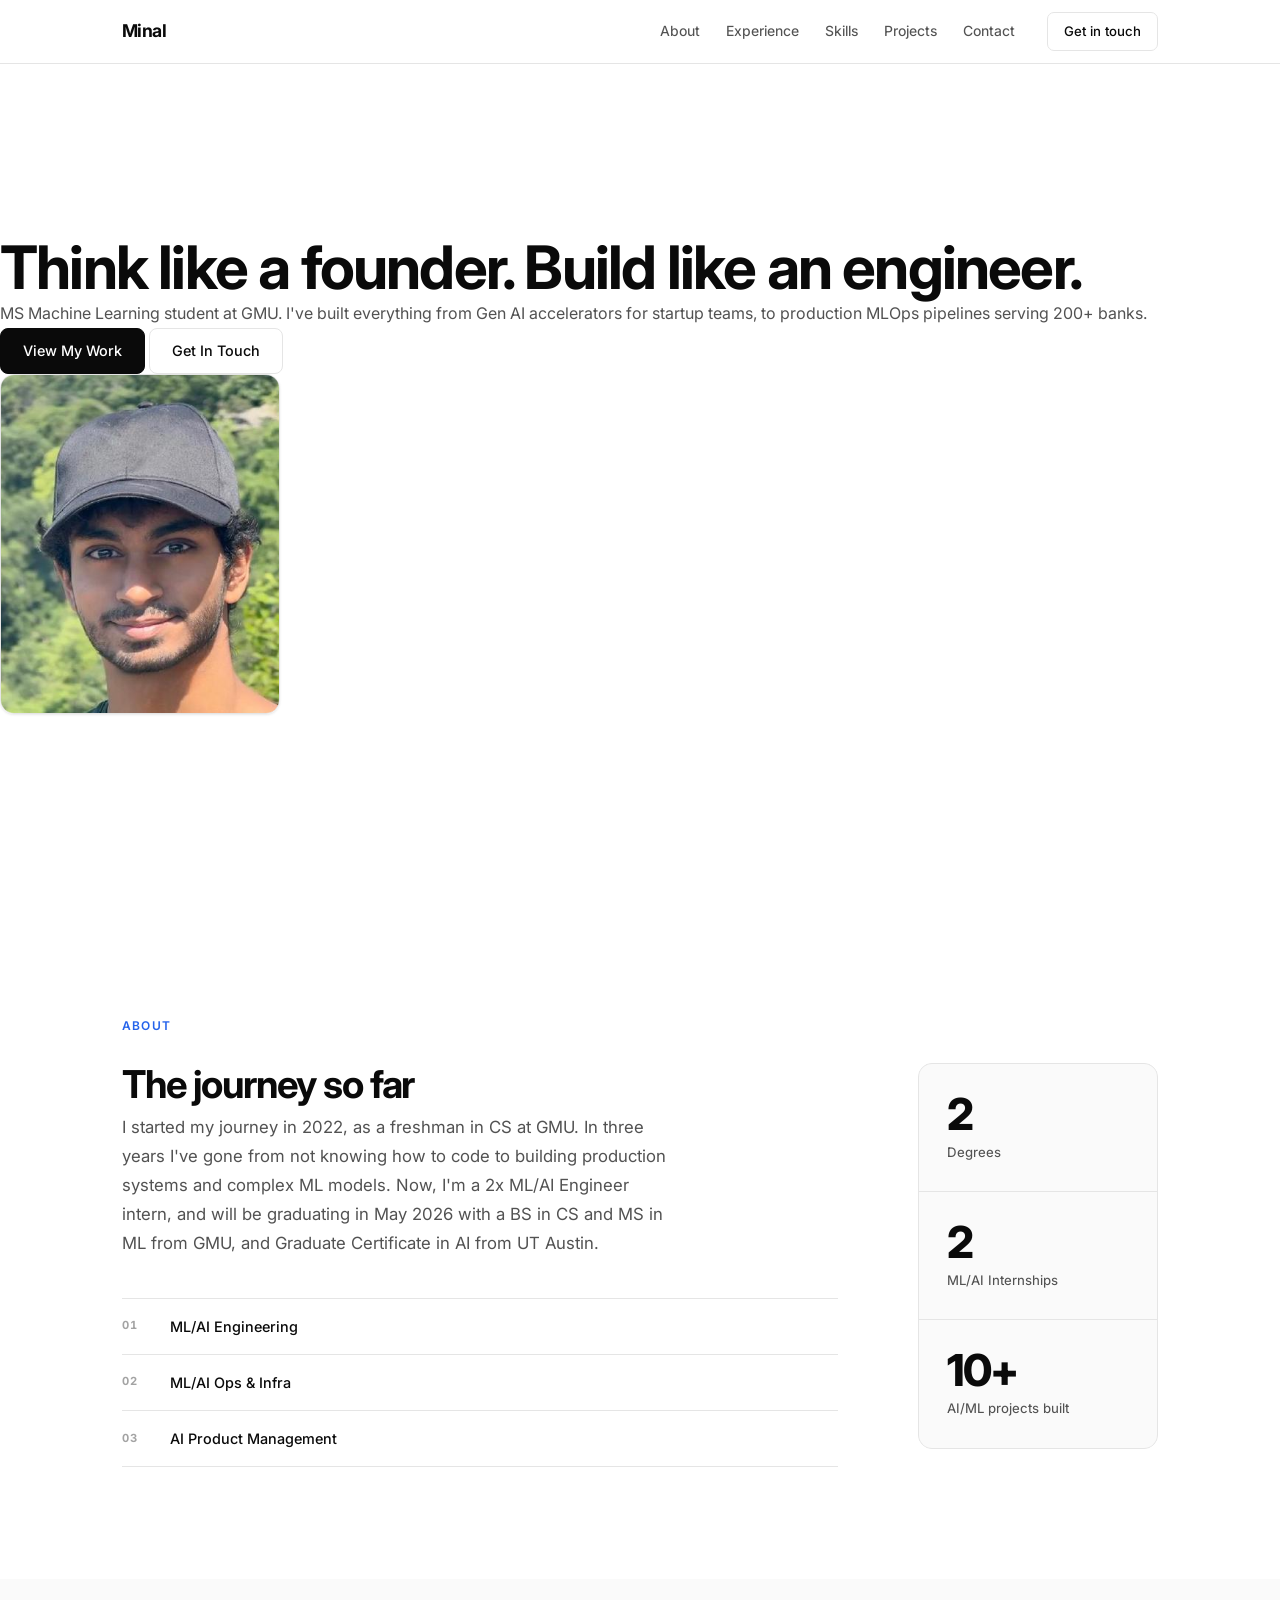
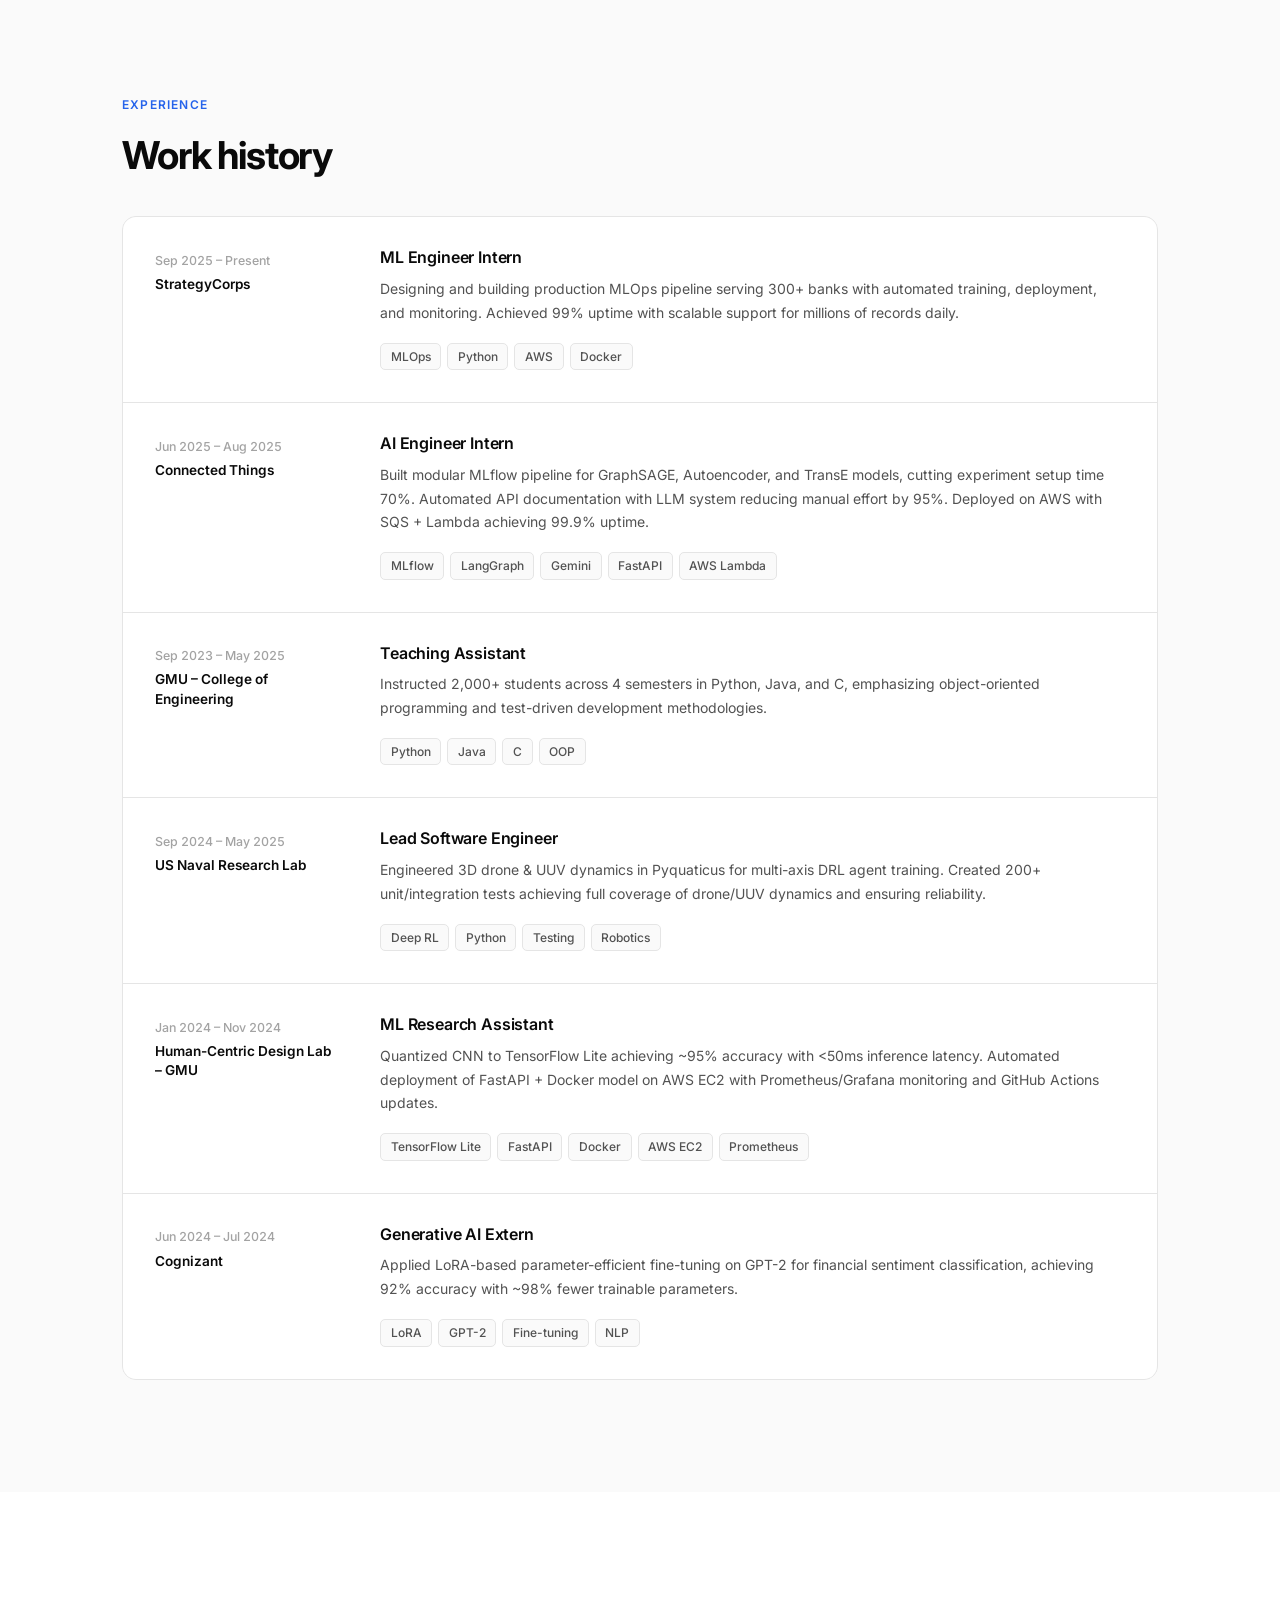
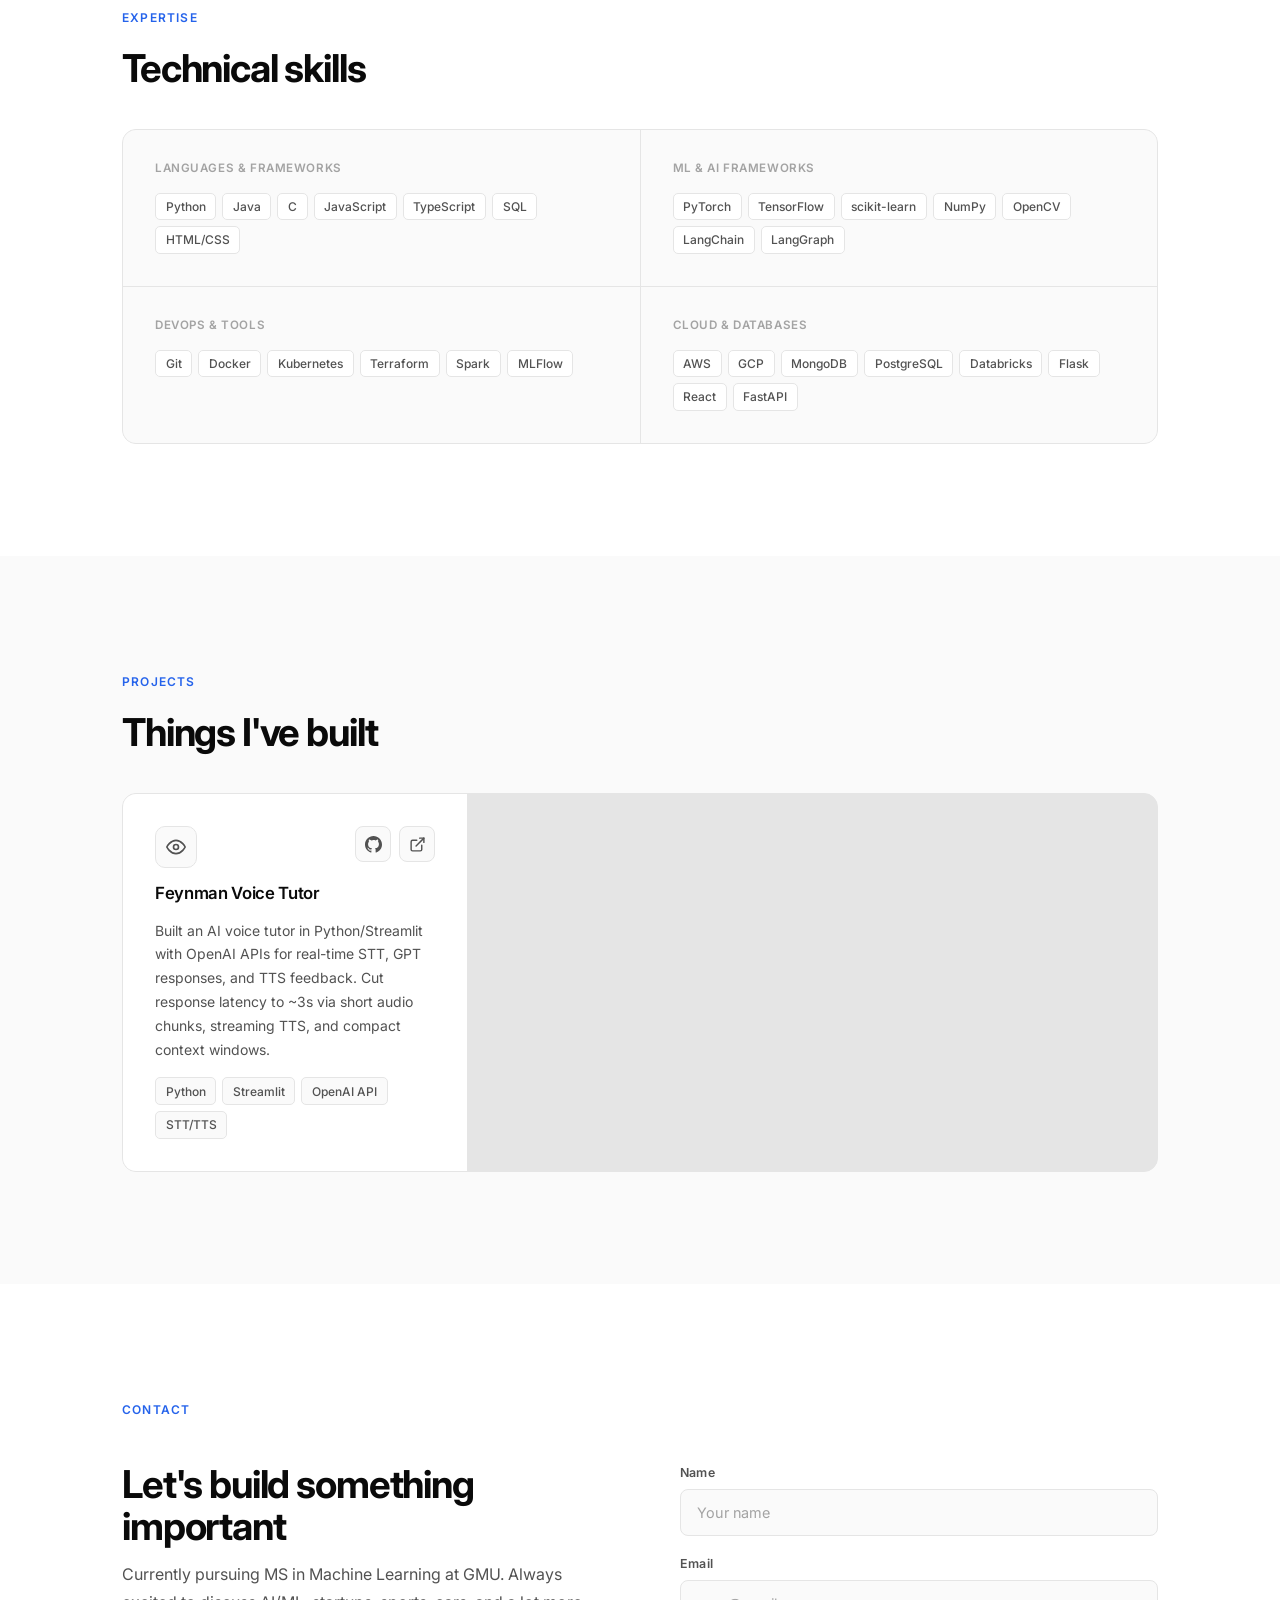
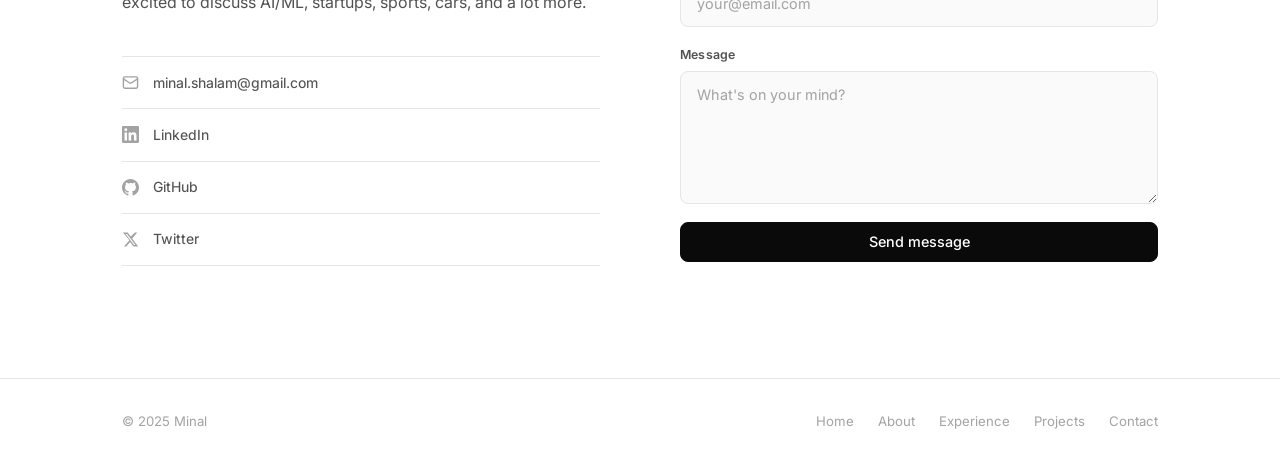
==== commit 25abbb15: "change" ====
--- a/index.html
+++ b/index.html
@@ -31,15 +31,23 @@
 
     <!-- Hero -->
     <section id="home" class="hero">
-        <div class="container">
-            <div class="hero-inner">
-                <div class="hero-left">
-                    <p class="eyebrow">AI / ML Engineer</p>
-                    <h1>Think like a founder.<br>Build like an engineer.</h1>
-                    <p class="hero-sub">MS Machine Learning student at GMU. I've built everything from Gen AI accelerators for startup teams, to production MLOps pipelines serving 200+ banks.</p>
-                    <div class="hero-btns">
-                        <a href="#projects" class="btn btn-primary">View my work</a>
-                        <a href="#contact" class="btn btn-ghost">Get in touch &rarr;</a>
+        <div class="hero-container">
+            <div class="hero-content">
+                <div class="hero-text">
+                    <h1 class="hero-title">
+                        <span class="title-line">Think like a founder.</span>
+                        <span class="title-line">Build like an engineer.</span>
+                    </h1>
+                    <p class="hero-description">
+                        MS Machine Learning student at GMU. I've built everything from Gen AI accelerators for startup teams, to production MLOps pipelines serving 200+ banks. 
+                    </p>
+                    <div class="hero-buttons">
+                        <a href="#projects" class="btn btn-primary">
+                            View My Work
+                        </a>
+                        <a href="#contact" class="btn btn-secondary">
+                            Get In Touch
+                        </a>
                     </div>
                 </div>
                 <div class="hero-right">
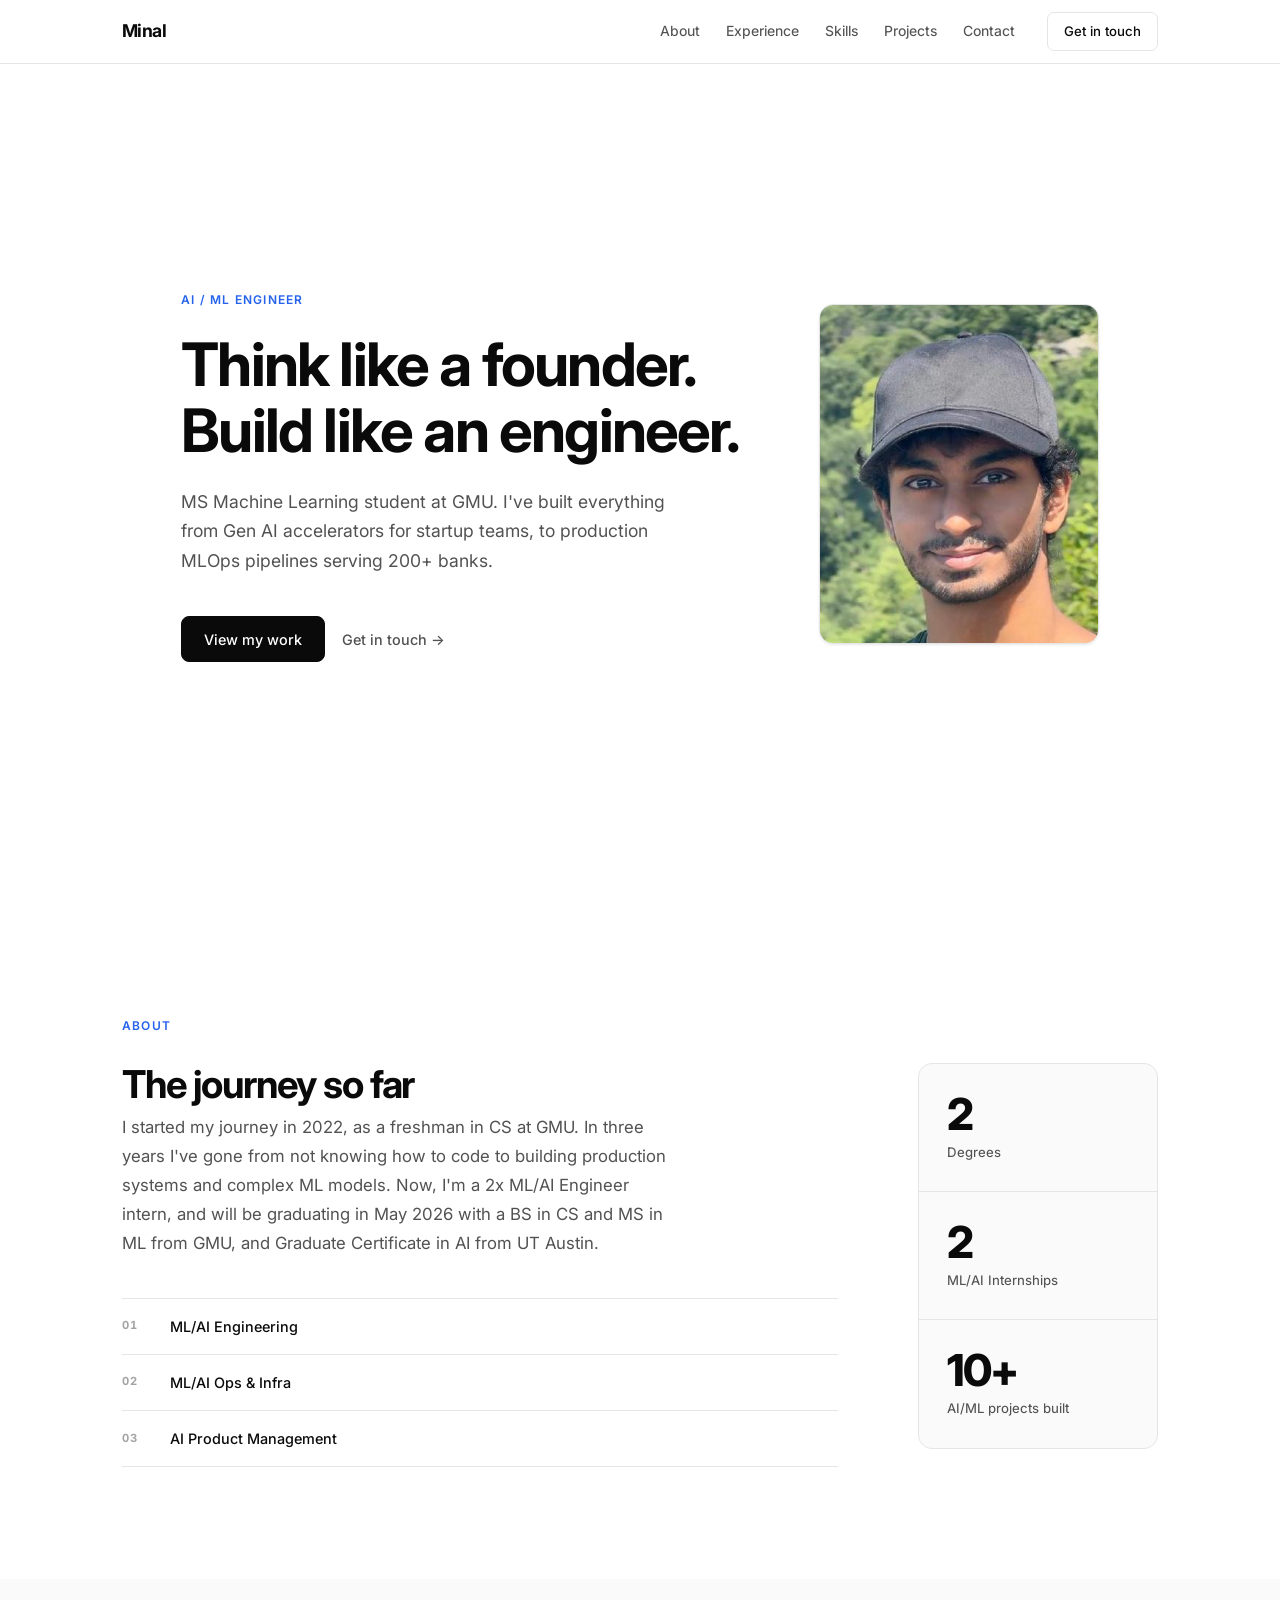
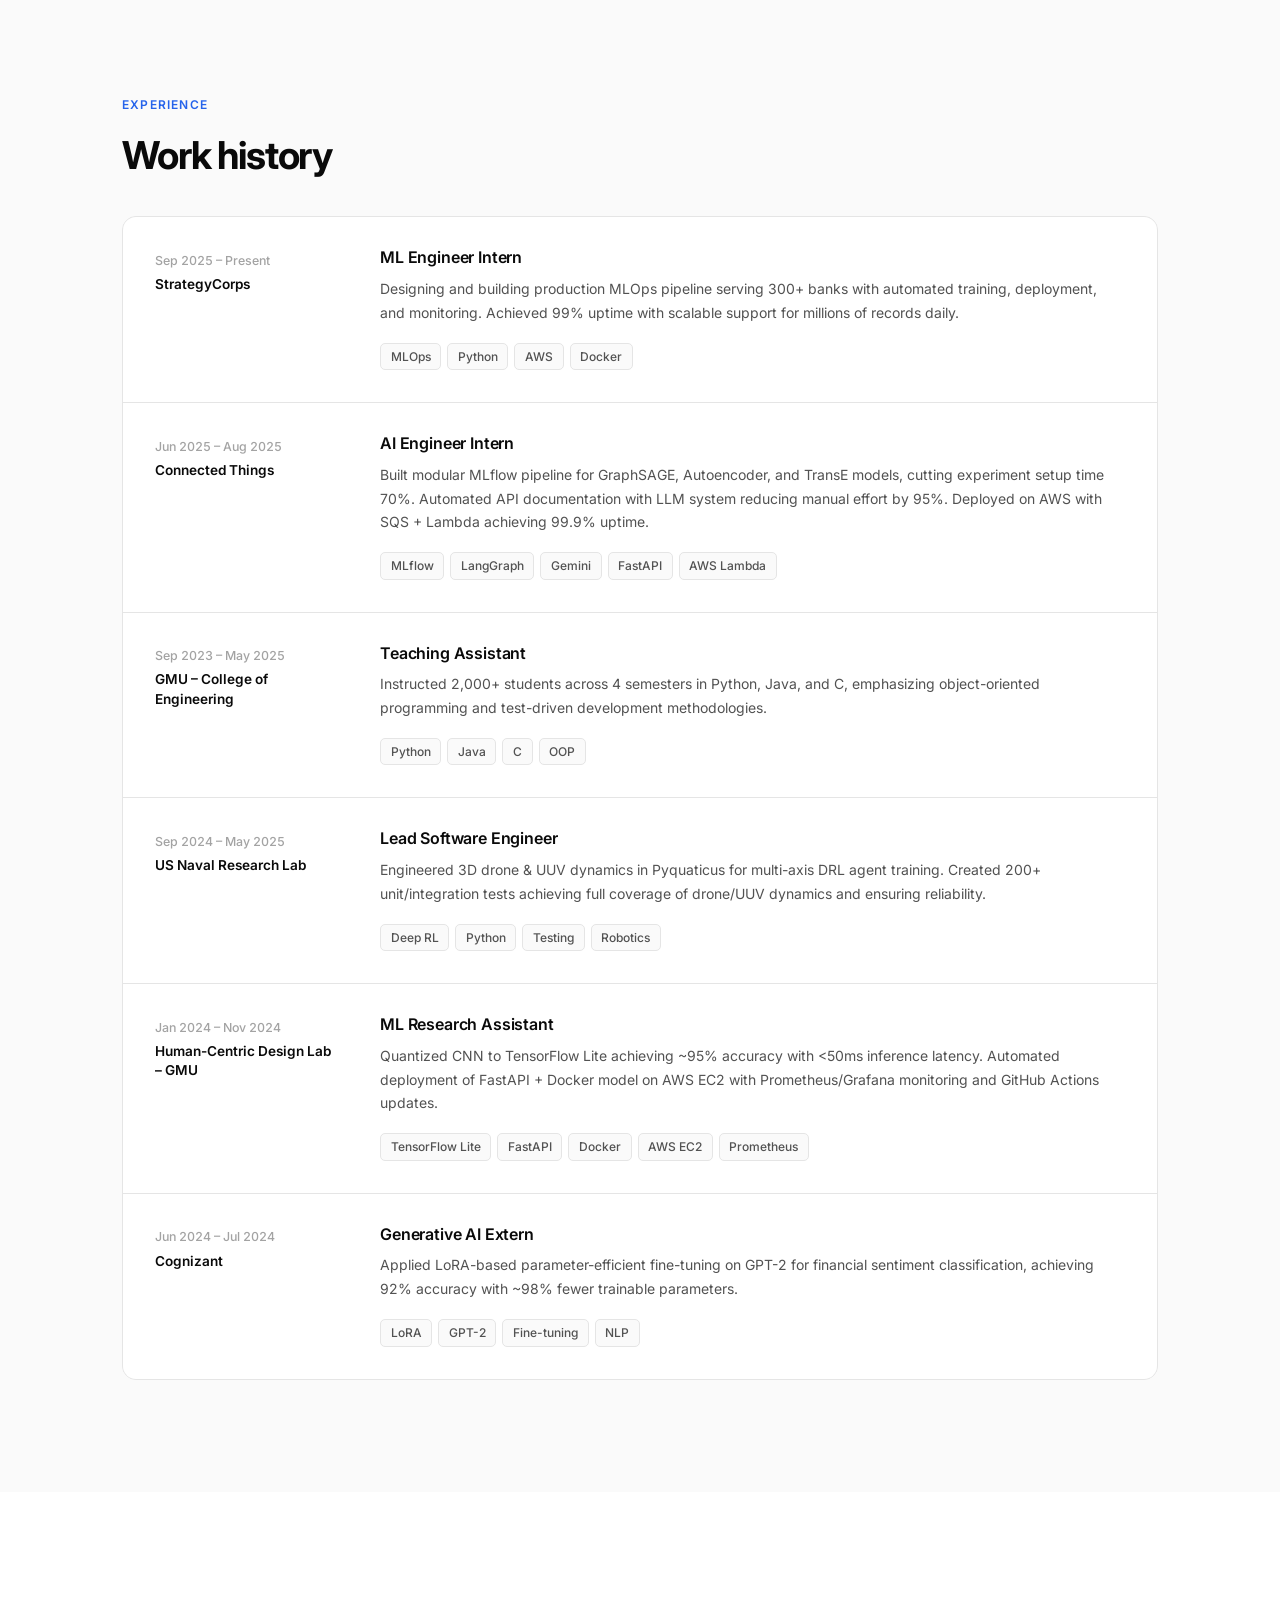
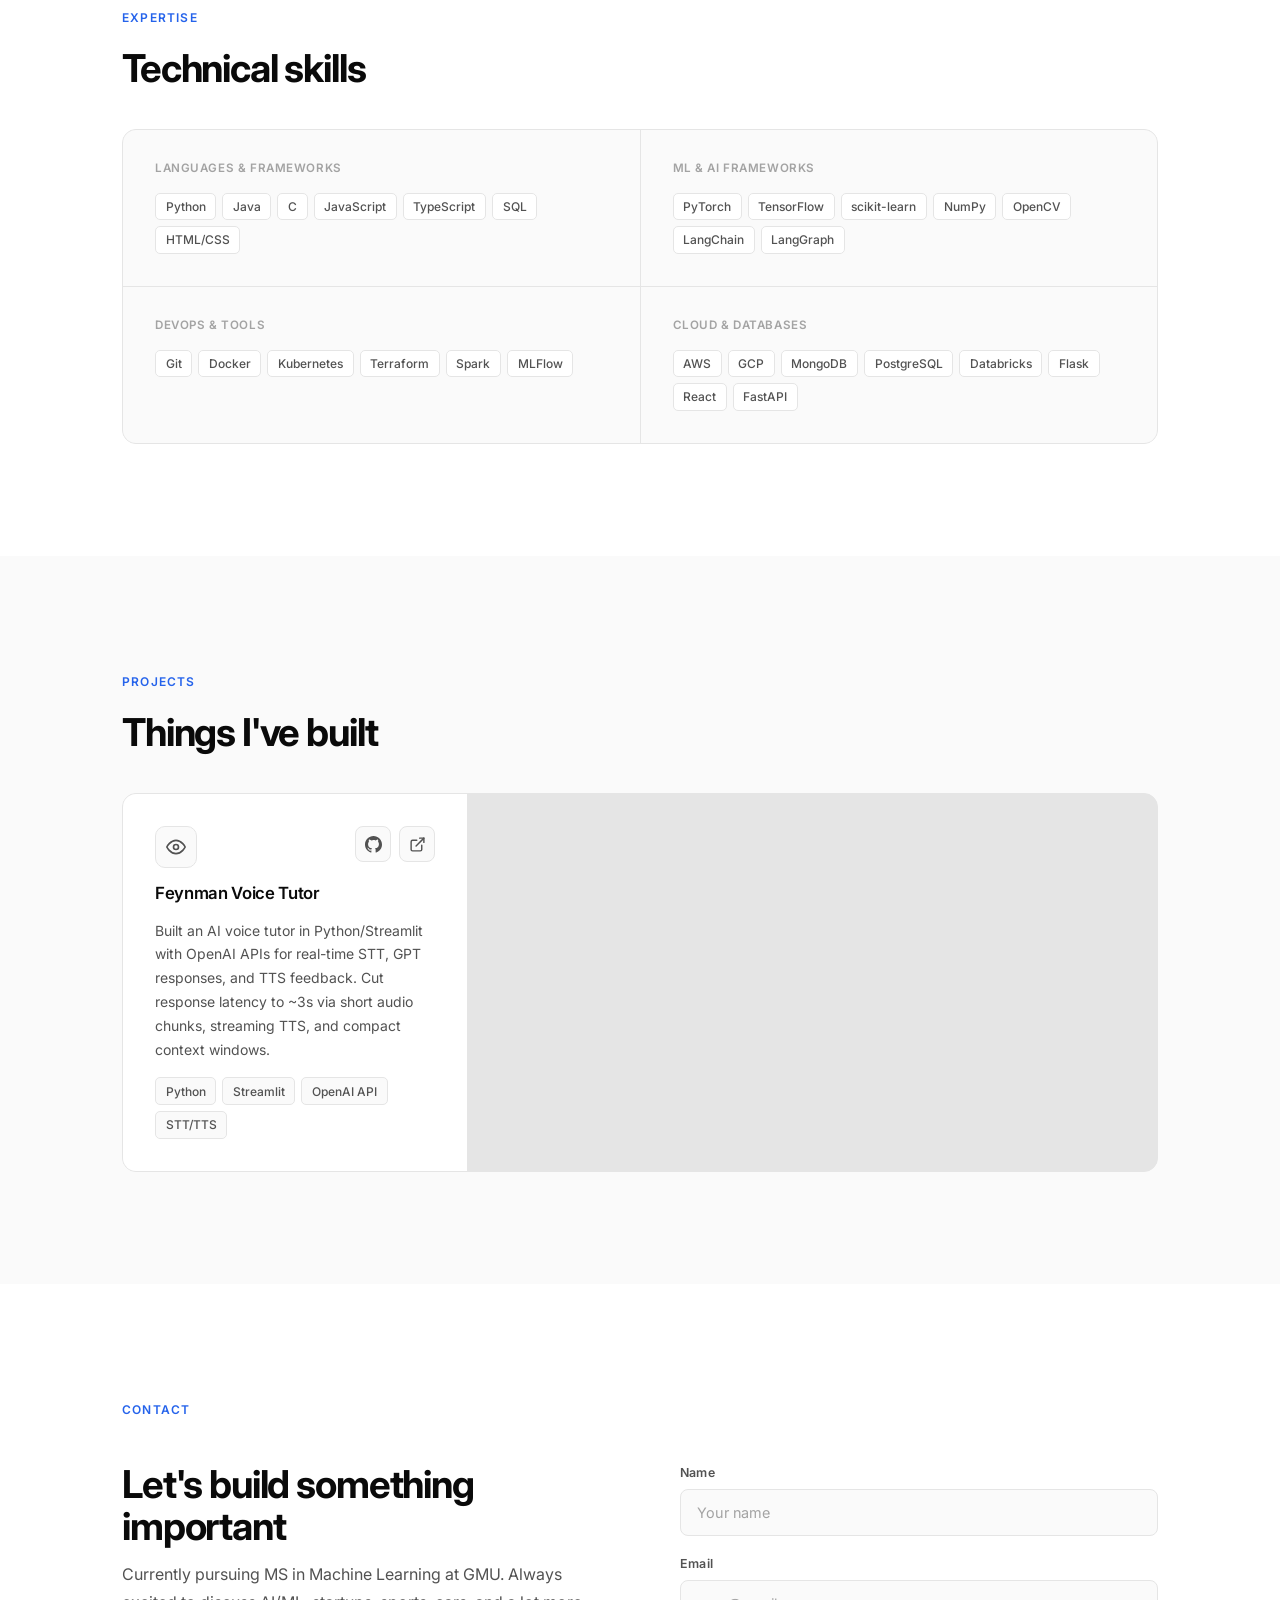
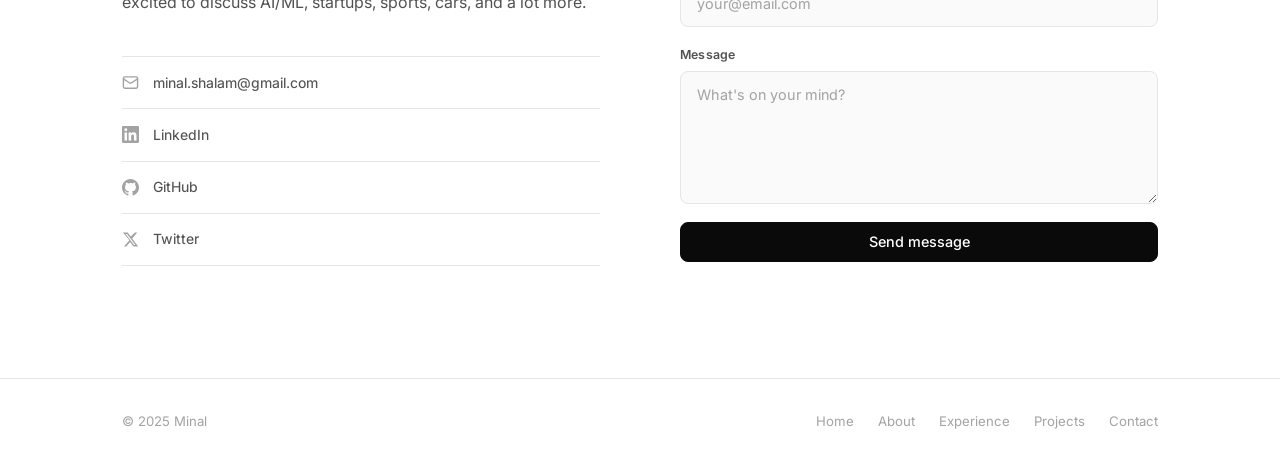
==== commit 5a978633: "hero" ====
--- a/index.html
+++ b/index.html
@@ -31,23 +31,15 @@
 
     <!-- Hero -->
     <section id="home" class="hero">
-        <div class="hero-container">
-            <div class="hero-content">
-                <div class="hero-text">
-                    <h1 class="hero-title">
-                        <span class="title-line">Think like a founder.</span>
-                        <span class="title-line">Build like an engineer.</span>
-                    </h1>
-                    <p class="hero-description">
-                        MS Machine Learning student at GMU. I've built everything from Gen AI accelerators for startup teams, to production MLOps pipelines serving 200+ banks. 
-                    </p>
-                    <div class="hero-buttons">
-                        <a href="#projects" class="btn btn-primary">
-                            View My Work
-                        </a>
-                        <a href="#contact" class="btn btn-secondary">
-                            Get In Touch
-                        </a>
+        <div class="container">
+            <div class="hero-inner">
+                <div class="hero-left">
+                    <p class="eyebrow">AI / ML Engineer</p>
+                    <h1>Think like a founder.<br>Build like an engineer.</h1>
+                    <p class="hero-sub">MS Machine Learning student at GMU. I've built everything from Gen AI accelerators for startup teams, to production MLOps pipelines serving 200+ banks.</p>
+                    <div class="hero-btns">
+                        <a href="#projects" class="btn btn-primary">View my work</a>
+                        <a href="#contact" class="btn btn-ghost">Get in touch &rarr;</a>
                     </div>
                 </div>
                 <div class="hero-right">
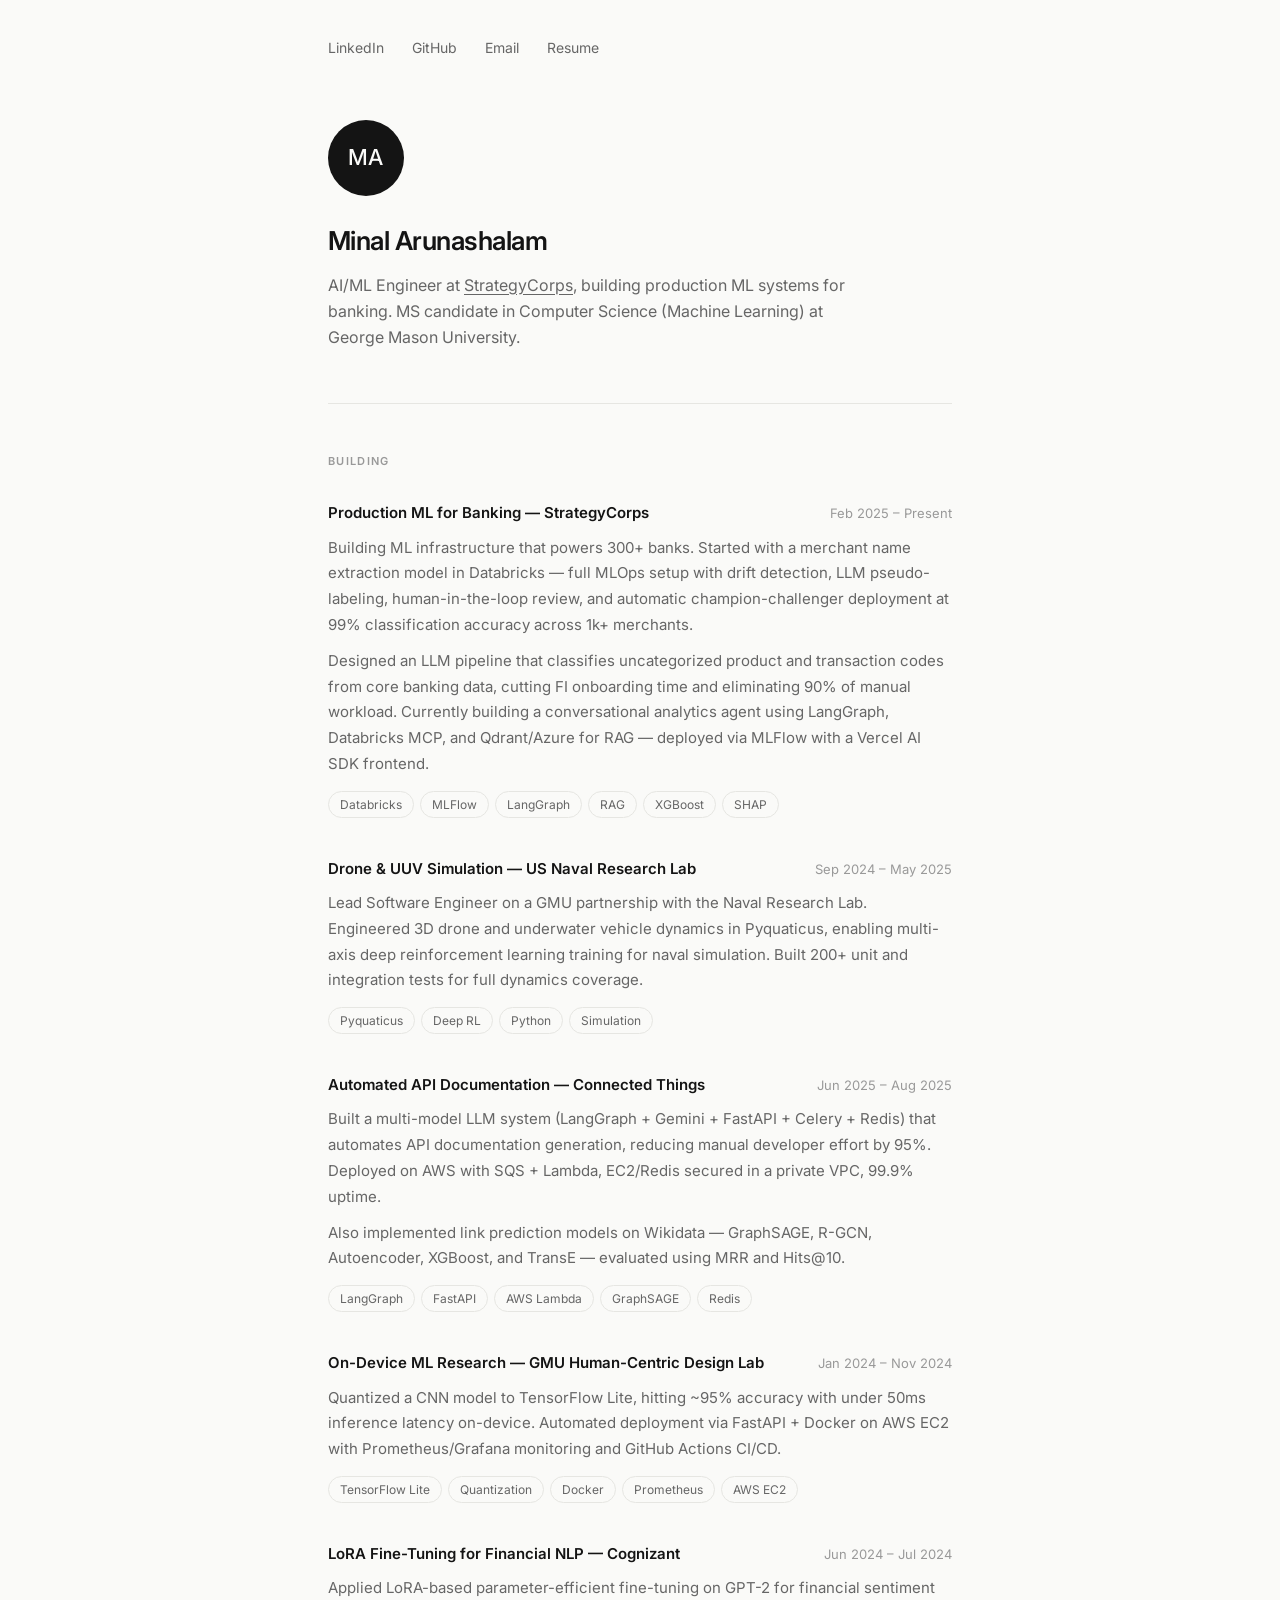
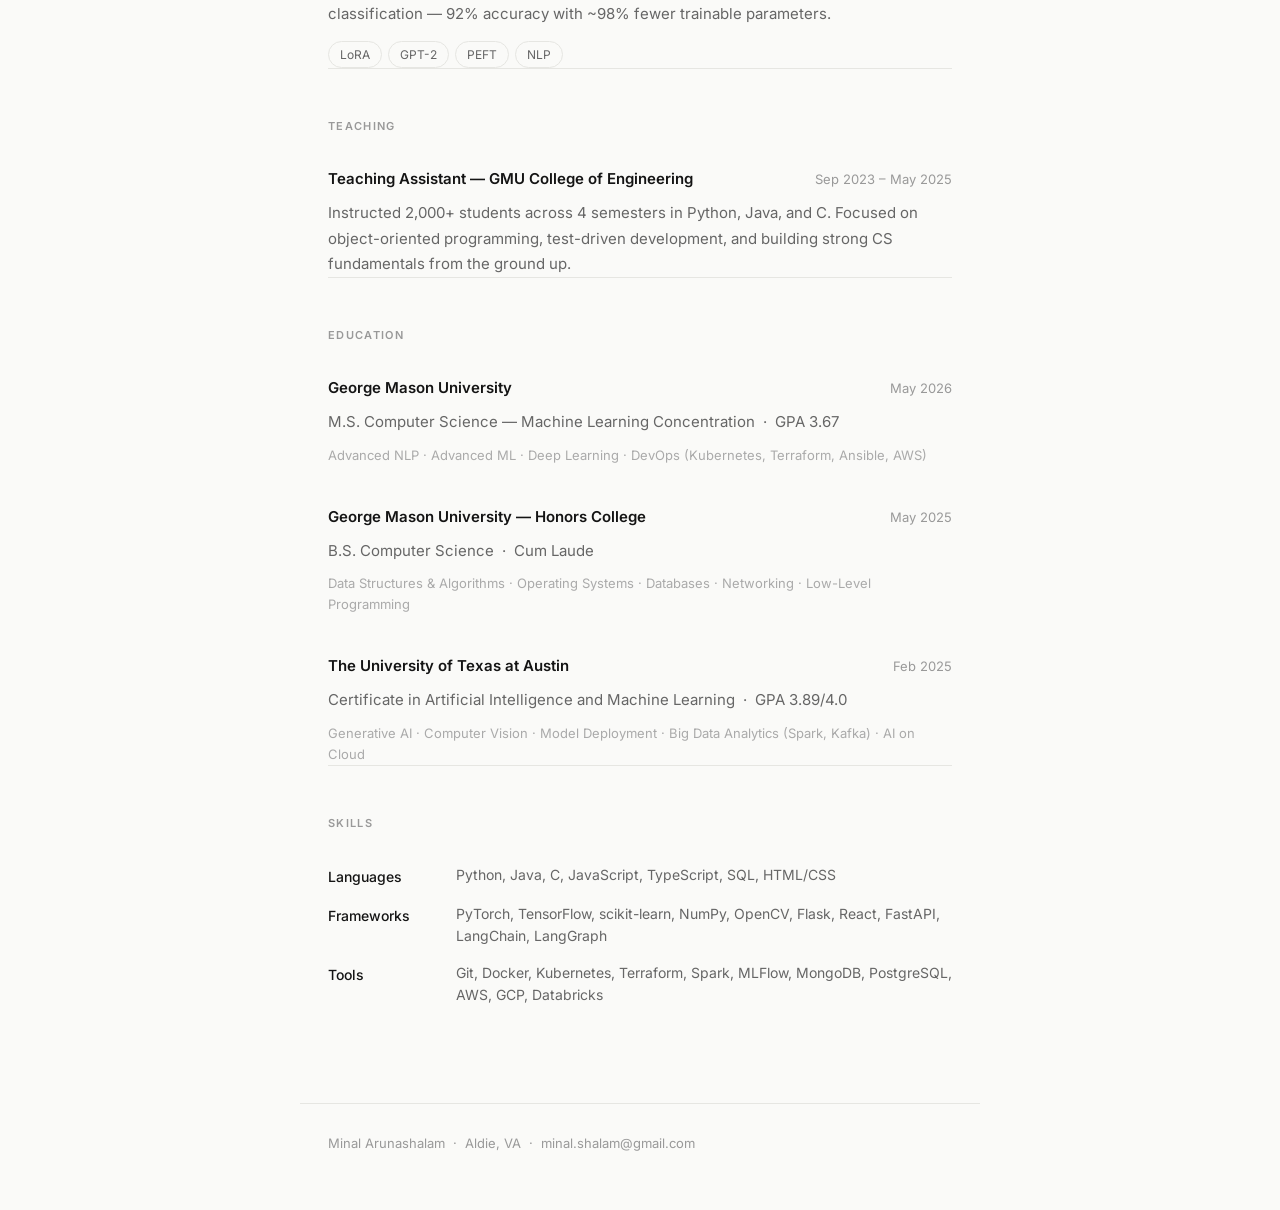
==== commit 6f495630: "Redesign" ====
--- a/index.html
+++ b/index.html
@@ -1,389 +1,469 @@
 <!DOCTYPE html>
 <html lang="en">
 <head>
-    <meta charset="UTF-8">
-    <meta name="viewport" content="width=device-width, initial-scale=1.0">
-    <title>Minal | AI/ML Engineer</title>
-    <link rel="stylesheet" href="styles.css">
-    <link rel="preconnect" href="https://fonts.googleapis.com">
-    <link rel="preconnect" href="https://fonts.gstatic.com" crossorigin>
-    <link href="https://fonts.googleapis.com/css2?family=Inter:wght@300;400;500;600;700;800&display=swap" rel="stylesheet">
+  <meta charset="UTF-8">
+  <meta name="viewport" content="width=device-width, initial-scale=1.0">
+  <title>Minal Arunashalam</title>
+  <meta name="description" content="AI/ML Engineer building production ML systems and intelligent agents.">
+  <link rel="preconnect" href="https://fonts.googleapis.com">
+  <link rel="preconnect" href="https://fonts.gstatic.com" crossorigin>
+  <link href="https://fonts.googleapis.com/css2?family=Inter:wght@300;400;500;600&display=swap" rel="stylesheet">
+  <style>
+    *, *::before, *::after { margin: 0; padding: 0; box-sizing: border-box; }
+
+    :root {
+      --bg: #fafaf8;
+      --text: #141414;
+      --muted: #666;
+      --subtle: #999;
+      --accent: #2563eb;
+      --border: #e6e6e2;
+    }
+
+    html { scroll-behavior: smooth; }
+
+    body {
+      font-family: 'Inter', -apple-system, BlinkMacSystemFont, sans-serif;
+      background: var(--bg);
+      color: var(--text);
+      font-size: 16px;
+      line-height: 1.7;
+      -webkit-font-smoothing: antialiased;
+    }
+
+    /* ── Nav ── */
+    nav {
+      max-width: 680px;
+      margin: 0 auto;
+      padding: 36px 28px 0;
+      display: flex;
+      gap: 28px;
+      flex-wrap: wrap;
+    }
+
+    nav a {
+      font-size: 14px;
+      color: var(--muted);
+      text-decoration: none;
+      cursor: pointer;
+      transition: color 0.15s;
+    }
+
+    nav a:hover { color: var(--text); }
+
+    /* ── Main wrapper ── */
+    main {
+      max-width: 680px;
+      margin: 0 auto;
+      padding: 0 28px 96px;
+    }
+
+    /* ── Hero ── */
+    .hero {
+      padding: 60px 0 52px;
+    }
+
+    .avatar {
+      width: 76px;
+      height: 76px;
+      border-radius: 50%;
+      background: var(--text);
+      color: var(--bg);
+      display: flex;
+      align-items: center;
+      justify-content: center;
+      font-size: 22px;
+      font-weight: 500;
+      letter-spacing: 0.04em;
+      margin-bottom: 28px;
+      flex-shrink: 0;
+      user-select: none;
+    }
+
+    .hero h1 {
+      font-size: 26px;
+      font-weight: 600;
+      letter-spacing: -0.02em;
+      margin-bottom: 14px;
+      line-height: 1.3;
+    }
+
+    .hero .tagline {
+      font-size: 16px;
+      color: var(--muted);
+      max-width: 520px;
+      line-height: 1.65;
+    }
+
+    .hero .tagline a {
+      color: var(--muted);
+      text-decoration: underline;
+      text-underline-offset: 3px;
+      transition: color 0.15s;
+    }
+
+    .hero .tagline a:hover { color: var(--text); }
+
+    /* ── Divider ── */
+    hr {
+      border: none;
+      border-top: 1px solid var(--border);
+      margin: 0;
+    }
+
+    /* ── Sections ── */
+    section {
+      padding: 48px 0 0;
+    }
+
+    section > h2 {
+      font-size: 11px;
+      font-weight: 600;
+      text-transform: uppercase;
+      letter-spacing: 0.12em;
+      color: var(--subtle);
+      margin-bottom: 32px;
+    }
+
+    /* ── Entry ── */
+    .entry {
+      margin-bottom: 40px;
+    }
+
+    .entry:last-child { margin-bottom: 0; }
+
+    .entry-header {
+      display: flex;
+      justify-content: space-between;
+      align-items: baseline;
+      gap: 12px;
+      margin-bottom: 10px;
+    }
+
+    .entry h3 {
+      font-size: 15px;
+      font-weight: 600;
+      line-height: 1.4;
+    }
+
+    .entry .date {
+      font-size: 13px;
+      color: var(--subtle);
+      white-space: nowrap;
+      flex-shrink: 0;
+    }
+
+    .entry p {
+      font-size: 15px;
+      color: var(--muted);
+      line-height: 1.72;
+      margin-bottom: 10px;
+    }
+
+    .entry p:last-of-type { margin-bottom: 0; }
+
+    .entry .sub {
+      font-size: 13px;
+      color: #aaa;
+      line-height: 1.6;
+      margin-top: 8px;
+    }
+
+    /* ── Tags ── */
+    .tags {
+      display: flex;
+      flex-wrap: wrap;
+      gap: 6px;
+      margin-top: 14px;
+    }
+
+    .tag {
+      font-size: 12px;
+      padding: 3px 11px;
+      border: 1px solid var(--border);
+      border-radius: 100px;
+      color: var(--muted);
+      line-height: 1.6;
+    }
+
+    /* ── Skills grid ── */
+    .skills-grid {
+      display: grid;
+      grid-template-columns: 100px 1fr;
+      row-gap: 14px;
+      column-gap: 28px;
+    }
+
+    .skill-label {
+      font-size: 14px;
+      font-weight: 500;
+      color: var(--text);
+      padding-top: 1px;
+    }
+
+    .skill-value {
+      font-size: 14px;
+      color: var(--muted);
+      line-height: 1.6;
+    }
+
+    /* ── Footer ── */
+    footer {
+      max-width: 680px;
+      margin: 0 auto;
+      padding: 28px 28px 56px;
+      border-top: 1px solid var(--border);
+      font-size: 13px;
+      color: var(--subtle);
+    }
+
+    footer a {
+      color: var(--subtle);
+      text-decoration: none;
+      transition: color 0.15s;
+    }
+
+    footer a:hover { color: var(--text); }
+
+    /* ── Global link ── */
+    a {
+      color: var(--accent);
+      text-decoration: none;
+      cursor: pointer;
+    }
+
+    a:hover { text-decoration: underline; text-underline-offset: 3px; }
+
+    /* ── Responsive ── */
+    @media (max-width: 600px) {
+      nav { gap: 20px; padding: 28px 20px 0; }
+      main { padding: 0 20px 80px; }
+      footer { padding: 24px 20px 48px; }
+
+      .hero { padding: 48px 0 40px; }
+      .hero h1 { font-size: 22px; }
+
+      .entry-header { flex-direction: column; gap: 2px; }
+      .entry .date { font-size: 12px; }
+
+      .skills-grid { grid-template-columns: 1fr; row-gap: 4px; }
+      .skill-label { margin-top: 14px; }
+      .skill-label:first-child { margin-top: 0; }
+    }
+
+    /* ── Reduced motion ── */
+    @media (prefers-reduced-motion: reduce) {
+      html { scroll-behavior: auto; }
+      * { transition: none !important; }
+    }
+  </style>
 </head>
 <body>
 
-    <!-- Navigation -->
-    <nav class="navbar" id="navbar">
-        <div class="nav-container">
-            <a href="#home" class="nav-brand">Minal</a>
-            <div class="nav-links" id="nav-menu">
-                <a href="#about" class="nav-link">About</a>
-                <a href="#experience" class="nav-link">Experience</a>
-                <a href="#skills" class="nav-link">Skills</a>
-                <a href="#projects" class="nav-link">Projects</a>
-                <a href="#contact" class="nav-link">Contact</a>
-            </div>
-            <a href="#contact" class="btn btn-outline btn-sm nav-cta">Get in touch</a>
-            <button class="hamburger" id="nav-toggle" aria-label="Toggle navigation">
-                <span></span><span></span><span></span>
-            </button>
-        </div>
-    </nav>
+  <nav>
+    <a href="https://linkedin.com/in/minal-arunashalam" target="_blank" rel="noopener">LinkedIn</a>
+    <a href="https://github.com/Minal-Arunashalam" target="_blank" rel="noopener">GitHub</a>
+    <a href="mailto:minal.shalam@gmail.com">Email</a>
+    <a href="/Minal_Arunashalam_Resume.pdf" target="_blank" rel="noopener">Resume</a>
+  </nav>
+
+  <main>
 
     <!-- Hero -->
-    <section id="home" class="hero">
-        <div class="container">
-            <div class="hero-inner">
-                <div class="hero-left">
-                    <p class="eyebrow">AI / ML Engineer</p>
-                    <h1>Think like a founder.<br>Build like an engineer.</h1>
-                    <p class="hero-sub">MS Machine Learning student at GMU. I've built everything from Gen AI accelerators for startup teams, to production MLOps pipelines serving 200+ banks.</p>
-                    <div class="hero-btns">
-                        <a href="#projects" class="btn btn-primary">View my work</a>
-                        <a href="#contact" class="btn btn-ghost">Get in touch &rarr;</a>
-                    </div>
-                </div>
-                <div class="hero-right">
-                    <div class="portrait-frame">
-                        <img src="portrait.jpeg" alt="Minal — AI/ML Engineer" class="portrait-img">
-                    </div>
-                </div>
-            </div>
-        </div>
+    <div class="hero">
+      <div class="avatar" aria-hidden="true">MA</div>
+      <h1>Minal Arunashalam</h1>
+      <p class="tagline">
+        AI/ML Engineer at <a href="https://strategycorps.com" target="_blank" rel="noopener">StrategyCorps</a>, building production ML systems for banking.
+        MS candidate in Computer Science (Machine Learning) at George Mason University.
+      </p>
+    </div>
+
+    <hr>
+
+    <!-- Building -->
+    <section id="building" aria-label="Building">
+      <h2>Building</h2>
+
+      <div class="entry">
+        <div class="entry-header">
+          <h3>Production ML for Banking — StrategyCorps</h3>
+          <span class="date">Feb 2025 – Present</span>
+        </div>
+        <p>
+          Building ML infrastructure that powers 300+ banks. Started with a merchant name extraction model in Databricks —
+          full MLOps setup with drift detection, LLM pseudo-labeling, human-in-the-loop review, and automatic
+          champion-challenger deployment at 99% classification accuracy across 1k+ merchants.
+        </p>
+        <p>
+          Designed an LLM pipeline that classifies uncategorized product and transaction codes from core banking data,
+          cutting FI onboarding time and eliminating 90% of manual workload. Currently building a conversational analytics
+          agent using LangGraph, Databricks MCP, and Qdrant/Azure for RAG — deployed via MLFlow with a Vercel AI SDK frontend.
+        </p>
+        <div class="tags">
+          <span class="tag">Databricks</span>
+          <span class="tag">MLFlow</span>
+          <span class="tag">LangGraph</span>
+          <span class="tag">RAG</span>
+          <span class="tag">XGBoost</span>
+          <span class="tag">SHAP</span>
+        </div>
+      </div>
+
+      <div class="entry">
+        <div class="entry-header">
+          <h3>Drone & UUV Simulation — US Naval Research Lab</h3>
+          <span class="date">Sep 2024 – May 2025</span>
+        </div>
+        <p>
+          Lead Software Engineer on a GMU partnership with the Naval Research Lab. Engineered 3D drone and
+          underwater vehicle dynamics in Pyquaticus, enabling multi-axis deep reinforcement learning training
+          for naval simulation. Built 200+ unit and integration tests for full dynamics coverage.
+        </p>
+        <div class="tags">
+          <span class="tag">Pyquaticus</span>
+          <span class="tag">Deep RL</span>
+          <span class="tag">Python</span>
+          <span class="tag">Simulation</span>
+        </div>
+      </div>
+
+      <div class="entry">
+        <div class="entry-header">
+          <h3>Automated API Documentation — Connected Things</h3>
+          <span class="date">Jun 2025 – Aug 2025</span>
+        </div>
+        <p>
+          Built a multi-model LLM system (LangGraph + Gemini + FastAPI + Celery + Redis) that automates
+          API documentation generation, reducing manual developer effort by 95%. Deployed on AWS with
+          SQS + Lambda, EC2/Redis secured in a private VPC, 99.9% uptime.
+        </p>
+        <p>
+          Also implemented link prediction models on Wikidata — GraphSAGE, R-GCN, Autoencoder, XGBoost, and
+          TransE — evaluated using MRR and Hits@10.
+        </p>
+        <div class="tags">
+          <span class="tag">LangGraph</span>
+          <span class="tag">FastAPI</span>
+          <span class="tag">AWS Lambda</span>
+          <span class="tag">GraphSAGE</span>
+          <span class="tag">Redis</span>
+        </div>
+      </div>
+
+      <div class="entry">
+        <div class="entry-header">
+          <h3>On-Device ML Research — GMU Human-Centric Design Lab</h3>
+          <span class="date">Jan 2024 – Nov 2024</span>
+        </div>
+        <p>
+          Quantized a CNN model to TensorFlow Lite, hitting ~95% accuracy with under 50ms inference latency
+          on-device. Automated deployment via FastAPI + Docker on AWS EC2 with Prometheus/Grafana monitoring
+          and GitHub Actions CI/CD.
+        </p>
+        <div class="tags">
+          <span class="tag">TensorFlow Lite</span>
+          <span class="tag">Quantization</span>
+          <span class="tag">Docker</span>
+          <span class="tag">Prometheus</span>
+          <span class="tag">AWS EC2</span>
+        </div>
+      </div>
+
+      <div class="entry">
+        <div class="entry-header">
+          <h3>LoRA Fine-Tuning for Financial NLP — Cognizant</h3>
+          <span class="date">Jun 2024 – Jul 2024</span>
+        </div>
+        <p>
+          Applied LoRA-based parameter-efficient fine-tuning on GPT-2 for financial sentiment classification —
+          92% accuracy with ~98% fewer trainable parameters.
+        </p>
+        <div class="tags">
+          <span class="tag">LoRA</span>
+          <span class="tag">GPT-2</span>
+          <span class="tag">PEFT</span>
+          <span class="tag">NLP</span>
+        </div>
+      </div>
     </section>
 
-    <!-- About -->
-    <section id="about" class="section section-alt">
-        <div class="container">
-            <span class="section-eyebrow">About</span>
-            <div class="about-layout">
-                <div class="about-main">
-                    <h2>The journey so far</h2>
-                    <p>I started my journey in 2022, as a freshman in CS at GMU. In three years I've gone from not knowing how to code to building production systems and complex ML models. Now, I'm a 2x ML/AI Engineer intern, and will be graduating in May 2026 with a BS in CS and MS in ML from GMU, and Graduate Certificate in AI from UT Austin.</p>
-
-                    <div class="focus-areas">
-                        <div class="focus-item">
-                            <span class="focus-num">01</span>
-                            <span class="focus-label">ML/AI Engineering</span>
-                        </div>
-                        <div class="focus-item">
-                            <span class="focus-num">02</span>
-                            <span class="focus-label">ML/AI Ops &amp; Infra</span>
-                        </div>
-                        <div class="focus-item">
-                            <span class="focus-num">03</span>
-                            <span class="focus-label">AI Product Management</span>
-                        </div>
-                    </div>
-                </div>
-
-                <div class="about-stats">
-                    <div class="stat-box">
-                        <span class="stat-val">2</span>
-                        <span class="stat-lbl">Degrees</span>
-                    </div>
-                    <div class="stat-box">
-                        <span class="stat-val">2</span>
-                        <span class="stat-lbl">ML/AI Internships</span>
-                    </div>
-                    <div class="stat-box">
-                        <span class="stat-val">10+</span>
-                        <span class="stat-lbl">AI/ML projects built</span>
-                    </div>
-                </div>
-            </div>
-        </div>
+    <hr>
+
+    <!-- Teaching -->
+    <section id="teaching" aria-label="Teaching">
+      <h2>Teaching</h2>
+
+      <div class="entry">
+        <div class="entry-header">
+          <h3>Teaching Assistant — GMU College of Engineering</h3>
+          <span class="date">Sep 2023 – May 2025</span>
+        </div>
+        <p>
+          Instructed 2,000+ students across 4 semesters in Python, Java, and C.
+          Focused on object-oriented programming, test-driven development, and building
+          strong CS fundamentals from the ground up.
+        </p>
+      </div>
     </section>
 
-    <!-- Experience -->
-    <section id="experience" class="section">
-        <div class="container">
-            <span class="section-eyebrow">Experience</span>
-            <h2>Work history</h2>
-
-            <div class="exp-list">
-                <div class="exp-card reveal">
-                    <div class="exp-meta">
-                        <span class="exp-period">Sep 2025 – Present</span>
-                        <span class="exp-company">StrategyCorps</span>
-                    </div>
-                    <div class="exp-body">
-                        <h3>ML Engineer Intern</h3>
-                        <p>Designing and building production MLOps pipeline serving 300+ banks with automated training, deployment, and monitoring. Achieved 99% uptime with scalable support for millions of records daily.</p>
-                        <div class="tags">
-                            <span class="tag">MLOps</span>
-                            <span class="tag">Python</span>
-                            <span class="tag">AWS</span>
-                            <span class="tag">Docker</span>
-                        </div>
-                    </div>
-                </div>
-
-                <div class="exp-card reveal">
-                    <div class="exp-meta">
-                        <span class="exp-period">Jun 2025 – Aug 2025</span>
-                        <span class="exp-company">Connected Things</span>
-                    </div>
-                    <div class="exp-body">
-                        <h3>AI Engineer Intern</h3>
-                        <p>Built modular MLflow pipeline for GraphSAGE, Autoencoder, and TransE models, cutting experiment setup time 70%. Automated API documentation with LLM system reducing manual effort by 95%. Deployed on AWS with SQS + Lambda achieving 99.9% uptime.</p>
-                        <div class="tags">
-                            <span class="tag">MLflow</span>
-                            <span class="tag">LangGraph</span>
-                            <span class="tag">Gemini</span>
-                            <span class="tag">FastAPI</span>
-                            <span class="tag">AWS Lambda</span>
-                        </div>
-                    </div>
-                </div>
-
-                <div class="exp-card reveal">
-                    <div class="exp-meta">
-                        <span class="exp-period">Sep 2023 – May 2025</span>
-                        <span class="exp-company">GMU – College of Engineering</span>
-                    </div>
-                    <div class="exp-body">
-                        <h3>Teaching Assistant</h3>
-                        <p>Instructed 2,000+ students across 4 semesters in Python, Java, and C, emphasizing object-oriented programming and test-driven development methodologies.</p>
-                        <div class="tags">
-                            <span class="tag">Python</span>
-                            <span class="tag">Java</span>
-                            <span class="tag">C</span>
-                            <span class="tag">OOP</span>
-                        </div>
-                    </div>
-                </div>
-
-                <div class="exp-card reveal">
-                    <div class="exp-meta">
-                        <span class="exp-period">Sep 2024 – May 2025</span>
-                        <span class="exp-company">US Naval Research Lab</span>
-                    </div>
-                    <div class="exp-body">
-                        <h3>Lead Software Engineer</h3>
-                        <p>Engineered 3D drone &amp; UUV dynamics in Pyquaticus for multi-axis DRL agent training. Created 200+ unit/integration tests achieving full coverage of drone/UUV dynamics and ensuring reliability.</p>
-                        <div class="tags">
-                            <span class="tag">Deep RL</span>
-                            <span class="tag">Python</span>
-                            <span class="tag">Testing</span>
-                            <span class="tag">Robotics</span>
-                        </div>
-                    </div>
-                </div>
-
-                <div class="exp-card reveal">
-                    <div class="exp-meta">
-                        <span class="exp-period">Jan 2024 – Nov 2024</span>
-                        <span class="exp-company">Human-Centric Design Lab – GMU</span>
-                    </div>
-                    <div class="exp-body">
-                        <h3>ML Research Assistant</h3>
-                        <p>Quantized CNN to TensorFlow Lite achieving ~95% accuracy with &lt;50ms inference latency. Automated deployment of FastAPI + Docker model on AWS EC2 with Prometheus/Grafana monitoring and GitHub Actions updates.</p>
-                        <div class="tags">
-                            <span class="tag">TensorFlow Lite</span>
-                            <span class="tag">FastAPI</span>
-                            <span class="tag">Docker</span>
-                            <span class="tag">AWS EC2</span>
-                            <span class="tag">Prometheus</span>
-                        </div>
-                    </div>
-                </div>
-
-                <div class="exp-card reveal">
-                    <div class="exp-meta">
-                        <span class="exp-period">Jun 2024 – Jul 2024</span>
-                        <span class="exp-company">Cognizant</span>
-                    </div>
-                    <div class="exp-body">
-                        <h3>Generative AI Extern</h3>
-                        <p>Applied LoRA-based parameter-efficient fine-tuning on GPT-2 for financial sentiment classification, achieving 92% accuracy with ~98% fewer trainable parameters.</p>
-                        <div class="tags">
-                            <span class="tag">LoRA</span>
-                            <span class="tag">GPT-2</span>
-                            <span class="tag">Fine-tuning</span>
-                            <span class="tag">NLP</span>
-                        </div>
-                    </div>
-                </div>
-            </div>
-        </div>
+    <hr>
+
+    <!-- Education -->
+    <section id="education" aria-label="Education">
+      <h2>Education</h2>
+
+      <div class="entry">
+        <div class="entry-header">
+          <h3>George Mason University</h3>
+          <span class="date">May 2026</span>
+        </div>
+        <p>M.S. Computer Science — Machine Learning Concentration &nbsp;·&nbsp; GPA 3.67</p>
+        <p class="sub">Advanced NLP · Advanced ML · Deep Learning · DevOps (Kubernetes, Terraform, Ansible, AWS)</p>
+      </div>
+
+      <div class="entry">
+        <div class="entry-header">
+          <h3>George Mason University — Honors College</h3>
+          <span class="date">May 2025</span>
+        </div>
+        <p>B.S. Computer Science &nbsp;·&nbsp; Cum Laude</p>
+        <p class="sub">Data Structures & Algorithms · Operating Systems · Databases · Networking · Low-Level Programming</p>
+      </div>
+
+      <div class="entry">
+        <div class="entry-header">
+          <h3>The University of Texas at Austin</h3>
+          <span class="date">Feb 2025</span>
+        </div>
+        <p>Certificate in Artificial Intelligence and Machine Learning &nbsp;·&nbsp; GPA 3.89/4.0</p>
+        <p class="sub">Generative AI · Computer Vision · Model Deployment · Big Data Analytics (Spark, Kafka) · AI on Cloud</p>
+      </div>
     </section>
 
+    <hr>
+
     <!-- Skills -->
-    <section id="skills" class="section section-alt">
-        <div class="container">
-            <span class="section-eyebrow">Expertise</span>
-            <h2>Technical skills</h2>
-
-            <div class="skills-grid">
-                <div class="skill-card reveal">
-                    <h3>Languages &amp; Frameworks</h3>
-                    <div class="tags">
-                        <span class="tag">Python</span>
-                        <span class="tag">Java</span>
-                        <span class="tag">C</span>
-                        <span class="tag">JavaScript</span>
-                        <span class="tag">TypeScript</span>
-                        <span class="tag">SQL</span>
-                        <span class="tag">HTML/CSS</span>
-                    </div>
-                </div>
-                <div class="skill-card reveal">
-                    <h3>ML &amp; AI Frameworks</h3>
-                    <div class="tags">
-                        <span class="tag">PyTorch</span>
-                        <span class="tag">TensorFlow</span>
-                        <span class="tag">scikit-learn</span>
-                        <span class="tag">NumPy</span>
-                        <span class="tag">OpenCV</span>
-                        <span class="tag">LangChain</span>
-                        <span class="tag">LangGraph</span>
-                    </div>
-                </div>
-                <div class="skill-card reveal">
-                    <h3>DevOps &amp; Tools</h3>
-                    <div class="tags">
-                        <span class="tag">Git</span>
-                        <span class="tag">Docker</span>
-                        <span class="tag">Kubernetes</span>
-                        <span class="tag">Terraform</span>
-                        <span class="tag">Spark</span>
-                        <span class="tag">MLFlow</span>
-                    </div>
-                </div>
-                <div class="skill-card reveal">
-                    <h3>Cloud &amp; Databases</h3>
-                    <div class="tags">
-                        <span class="tag">AWS</span>
-                        <span class="tag">GCP</span>
-                        <span class="tag">MongoDB</span>
-                        <span class="tag">PostgreSQL</span>
-                        <span class="tag">Databricks</span>
-                        <span class="tag">Flask</span>
-                        <span class="tag">React</span>
-                        <span class="tag">FastAPI</span>
-                    </div>
-                </div>
-            </div>
-        </div>
+    <section id="skills" aria-label="Skills">
+      <h2>Skills</h2>
+      <div class="skills-grid">
+        <span class="skill-label">Languages</span>
+        <span class="skill-value">Python, Java, C, JavaScript, TypeScript, SQL, HTML/CSS</span>
+
+        <span class="skill-label">Frameworks</span>
+        <span class="skill-value">PyTorch, TensorFlow, scikit-learn, NumPy, OpenCV, Flask, React, FastAPI, LangChain, LangGraph</span>
+
+        <span class="skill-label">Tools</span>
+        <span class="skill-value">Git, Docker, Kubernetes, Terraform, Spark, MLFlow, MongoDB, PostgreSQL, AWS, GCP, Databricks</span>
+      </div>
     </section>
 
-    <!-- Projects -->
-    <section id="projects" class="section">
-        <div class="container">
-            <span class="section-eyebrow">Projects</span>
-            <h2>Things I've built</h2>
-
-            <div class="projects-grid">
-                <div class="project-card reveal">
-                    <div class="project-top">
-                        <div class="project-icon">
-                            <svg width="20" height="20" viewBox="0 0 24 24" fill="none" stroke="currentColor" stroke-width="2" stroke-linecap="round" stroke-linejoin="round" aria-hidden="true">
-                                <path d="M1 12s4-8 11-8 11 8 11 8-4 8-11 8-11-8-11-8z"/>
-                                <circle cx="12" cy="12" r="3"/>
-                            </svg>
-                        </div>
-                        <div class="project-links">
-                            <a href="#" class="icon-btn" aria-label="View on GitHub">
-                                <svg width="17" height="17" viewBox="0 0 24 24" fill="currentColor" aria-hidden="true">
-                                    <path d="M12 0C5.374 0 0 5.373 0 12c0 5.302 3.438 9.8 8.207 11.387.599.111.793-.261.793-.577v-2.234c-3.338.726-4.033-1.416-4.033-1.416-.546-1.387-1.333-1.756-1.333-1.756-1.089-.745.083-.729.083-.729 1.205.084 1.839 1.237 1.839 1.237 1.07 1.834 2.807 1.304 3.492.997.107-.775.418-1.305.762-1.604-2.665-.305-5.467-1.334-5.467-5.931 0-1.311.469-2.381 1.236-3.221-.124-.303-.535-1.524.117-3.176 0 0 1.008-.322 3.301 1.23A11.509 11.509 0 0 1 12 5.803c1.02.005 2.047.138 3.006.404 2.291-1.552 3.297-1.23 3.297-1.23.653 1.653.242 2.874.118 3.176.77.84 1.235 1.911 1.235 3.221 0 4.609-2.807 5.624-5.479 5.921.43.372.823 1.102.823 2.222v3.293c0 .319.192.694.801.576C20.566 21.797 24 17.3 24 12c0-6.627-5.373-12-12-12z"/>
-                                </svg>
-                            </a>
-                            <a href="#" class="icon-btn" aria-label="View live project">
-                                <svg width="17" height="17" viewBox="0 0 24 24" fill="none" stroke="currentColor" stroke-width="2" stroke-linecap="round" stroke-linejoin="round" aria-hidden="true">
-                                    <path d="M18 13v6a2 2 0 0 1-2 2H5a2 2 0 0 1-2-2V8a2 2 0 0 1 2-2h6"/>
-                                    <polyline points="15 3 21 3 21 9"/>
-                                    <line x1="10" y1="14" x2="21" y2="3"/>
-                                </svg>
-                            </a>
-                        </div>
-                    </div>
-                    <h3>Feynman Voice Tutor</h3>
-                    <p>Built an AI voice tutor in Python/Streamlit with OpenAI APIs for real-time STT, GPT responses, and TTS feedback. Cut response latency to ~3s via short audio chunks, streaming TTS, and compact context windows.</p>
-                    <div class="tags">
-                        <span class="tag">Python</span>
-                        <span class="tag">Streamlit</span>
-                        <span class="tag">OpenAI API</span>
-                        <span class="tag">STT/TTS</span>
-                    </div>
-                </div>
-            </div>
-        </div>
-    </section>
-
-    <!-- Contact -->
-    <section id="contact" class="section section-alt">
-        <div class="container">
-            <span class="section-eyebrow">Contact</span>
-            <div class="contact-layout">
-                <div class="contact-info">
-                    <h2>Let's build something important</h2>
-                    <p>Currently pursuing MS in Machine Learning at GMU. Always excited to discuss AI/ML, startups, sports, cars, and a lot more.</p>
-
-                    <div class="contact-links">
-                        <a href="mailto:minal.shalam@gmail.com" class="contact-link">
-                            <svg width="17" height="17" viewBox="0 0 24 24" fill="none" stroke="currentColor" stroke-width="2" stroke-linecap="round" stroke-linejoin="round" aria-hidden="true">
-                                <rect x="2" y="4" width="20" height="16" rx="2"/>
-                                <path d="m22 7-8.97 5.7a1.94 1.94 0 0 1-2.06 0L2 7"/>
-                            </svg>
-                            minal.shalam@gmail.com
-                        </a>
-                        <a href="https://linkedin.com/in/minal12" class="contact-link" target="_blank" rel="noopener noreferrer">
-                            <svg width="17" height="17" viewBox="0 0 24 24" fill="currentColor" aria-hidden="true">
-                                <path d="M20.447 20.452h-3.554v-5.569c0-1.328-.027-3.037-1.852-3.037-1.853 0-2.136 1.445-2.136 2.939v5.667H9.351V9h3.414v1.561h.046c.477-.9 1.637-1.85 3.37-1.85 3.601 0 4.267 2.37 4.267 5.455v6.286zM5.337 7.433a2.062 2.062 0 0 1-2.063-2.065 2.064 2.064 0 1 1 2.063 2.065zm1.782 13.019H3.555V9h3.564v11.452zM22.225 0H1.771C.792 0 0 .774 0 1.729v20.542C0 23.227.792 24 1.771 24h20.451C23.2 24 24 23.227 24 22.271V1.729C24 .774 23.2 0 22.222 0h.003z"/>
-                            </svg>
-                            LinkedIn
-                        </a>
-                        <a href="https://github.com/Minal-Arunashalam" class="contact-link" target="_blank" rel="noopener noreferrer">
-                            <svg width="17" height="17" viewBox="0 0 24 24" fill="currentColor" aria-hidden="true">
-                                <path d="M12 0C5.374 0 0 5.373 0 12c0 5.302 3.438 9.8 8.207 11.387.599.111.793-.261.793-.577v-2.234c-3.338.726-4.033-1.416-4.033-1.416-.546-1.387-1.333-1.756-1.333-1.756-1.089-.745.083-.729.083-.729 1.205.084 1.839 1.237 1.839 1.237 1.07 1.834 2.807 1.304 3.492.997.107-.775.418-1.305.762-1.604-2.665-.305-5.467-1.334-5.467-5.931 0-1.311.469-2.381 1.236-3.221-.124-.303-.535-1.524.117-3.176 0 0 1.008-.322 3.301 1.23A11.509 11.509 0 0 1 12 5.803c1.02.005 2.047.138 3.006.404 2.291-1.552 3.297-1.23 3.297-1.23.653 1.653.242 2.874.118 3.176.77.84 1.235 1.911 1.235 3.221 0 4.609-2.807 5.624-5.479 5.921.43.372.823 1.102.823 2.222v3.293c0 .319.192.694.801.576C20.566 21.797 24 17.3 24 12c0-6.627-5.373-12-12-12z"/>
-                            </svg>
-                            GitHub
-                        </a>
-                        <a href="https://twitter.com/minal" class="contact-link" target="_blank" rel="noopener noreferrer">
-                            <svg width="17" height="17" viewBox="0 0 24 24" fill="currentColor" aria-hidden="true">
-                                <path d="M18.244 2.25h3.308l-7.227 8.26 8.502 11.24H16.17l-4.714-6.231-5.401 6.231H2.744l7.736-8.849L1.254 2.25H8.08l4.264 5.638 5.9-5.638zm-1.161 17.52h1.833L7.084 4.126H5.117z"/>
-                            </svg>
-                            Twitter
-                        </a>
-                    </div>
-                </div>
-
-                <form action="https://formspree.io/f/xrbyywqd" method="POST" class="contact-form" id="contact-form">
-                    <div class="form-row">
-                        <label class="form-label" for="name">Name</label>
-                        <input type="text" id="name" name="name" class="form-input" placeholder="Your name" required>
-                    </div>
-                    <div class="form-row">
-                        <label class="form-label" for="email">Email</label>
-                        <input type="email" id="email" name="_replyto" class="form-input" placeholder="your@email.com" required>
-                    </div>
-                    <div class="form-row">
-                        <label class="form-label" for="message">Message</label>
-                        <textarea id="message" name="message" class="form-input" rows="5" placeholder="What's on your mind?" required></textarea>
-                    </div>
-                    <input type="hidden" name="_subject" value="New contact from your website">
-                    <button type="submit" class="btn btn-primary btn-block">Send message</button>
-                </form>
-            </div>
-        </div>
-    </section>
-
-    <!-- Footer -->
-    <footer class="footer">
-        <div class="container">
-            <div class="footer-inner">
-                <span class="footer-copy">&copy; 2025 Minal</span>
-                <nav class="footer-nav" aria-label="Footer navigation">
-                    <a href="#home">Home</a>
-                    <a href="#about">About</a>
-                    <a href="#experience">Experience</a>
-                    <a href="#projects">Projects</a>
-                    <a href="#contact">Contact</a>
-                </nav>
-            </div>
-        </div>
-    </footer>
-
-    <script src="script.js"></script>
+  </main>
+
+  <footer>
+    Minal Arunashalam &nbsp;·&nbsp; Aldie, VA &nbsp;·&nbsp;
+    <a href="mailto:minal.shalam@gmail.com">minal.shalam@gmail.com</a>
+  </footer>
+
 </body>
 </html>
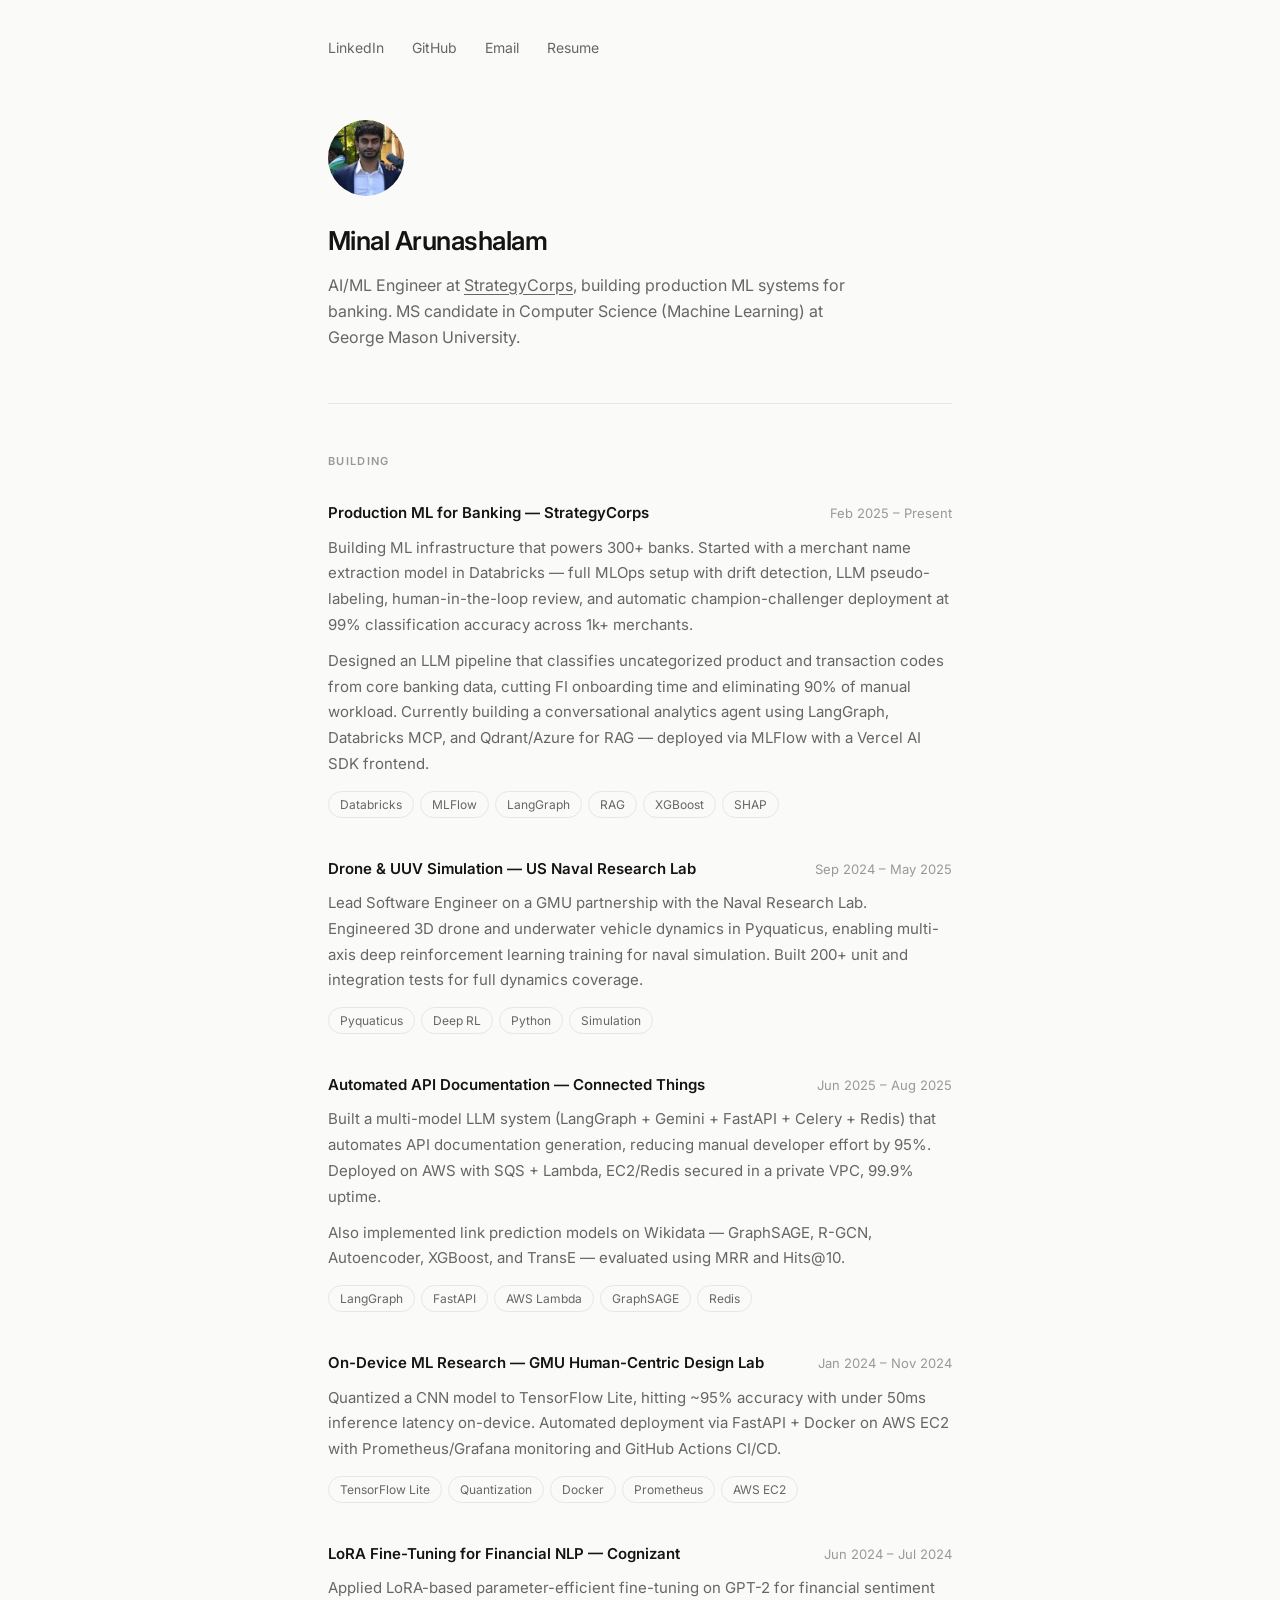
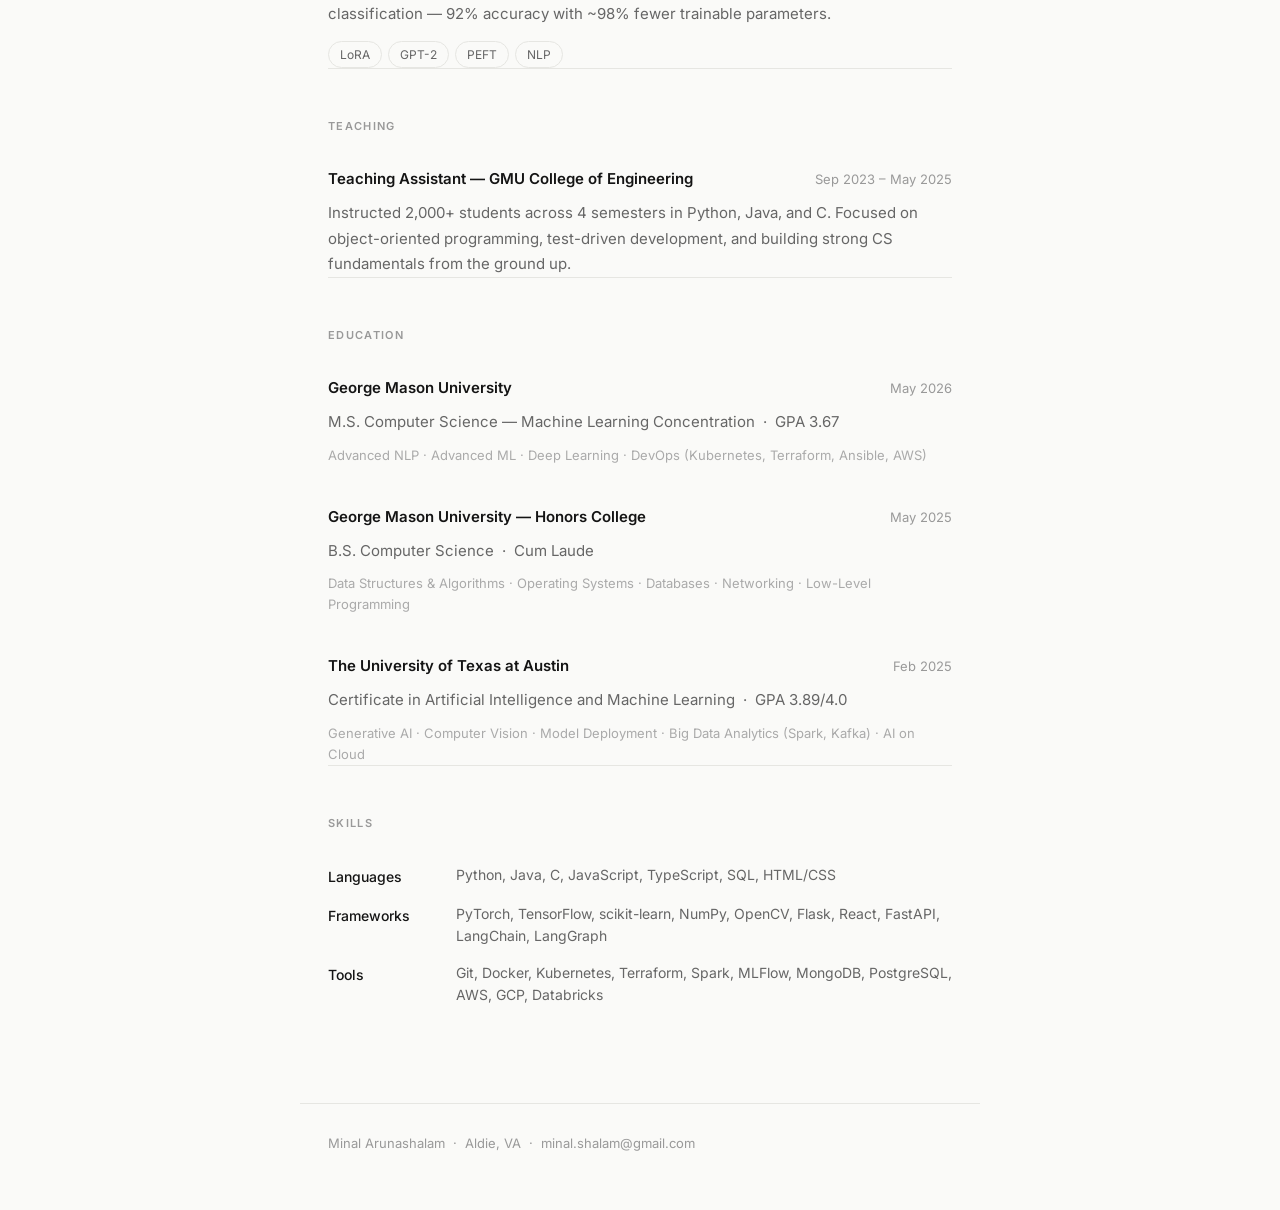
==== commit 9cd2bf35: "pic" ====
--- a/index.html
+++ b/index.html
@@ -67,17 +67,10 @@
       width: 76px;
       height: 76px;
       border-radius: 50%;
-      background: var(--text);
-      color: var(--bg);
-      display: flex;
-      align-items: center;
-      justify-content: center;
-      font-size: 22px;
-      font-weight: 500;
-      letter-spacing: 0.04em;
+      object-fit: cover;
       margin-bottom: 28px;
       flex-shrink: 0;
-      user-select: none;
+      display: block;
     }
 
     .hero h1 {
@@ -261,7 +254,7 @@
 <body>
 
   <nav>
-    <a href="https://linkedin.com/in/minal-arunashalam" target="_blank" rel="noopener">LinkedIn</a>
+    <a href="https://linkedin.com/in/minal12" target="_blank" rel="noopener">LinkedIn</a>
     <a href="https://github.com/Minal-Arunashalam" target="_blank" rel="noopener">GitHub</a>
     <a href="mailto:minal.shalam@gmail.com">Email</a>
     <a href="/Minal_Arunashalam_Resume.pdf" target="_blank" rel="noopener">Resume</a>
@@ -271,7 +264,7 @@
 
     <!-- Hero -->
     <div class="hero">
-      <div class="avatar" aria-hidden="true">MA</div>
+      <img class="avatar" src="me1.jpg" alt="Minal Arunashalam">
       <h1>Minal Arunashalam</h1>
       <p class="tagline">
         AI/ML Engineer at <a href="https://strategycorps.com" target="_blank" rel="noopener">StrategyCorps</a>, building production ML systems for banking.
